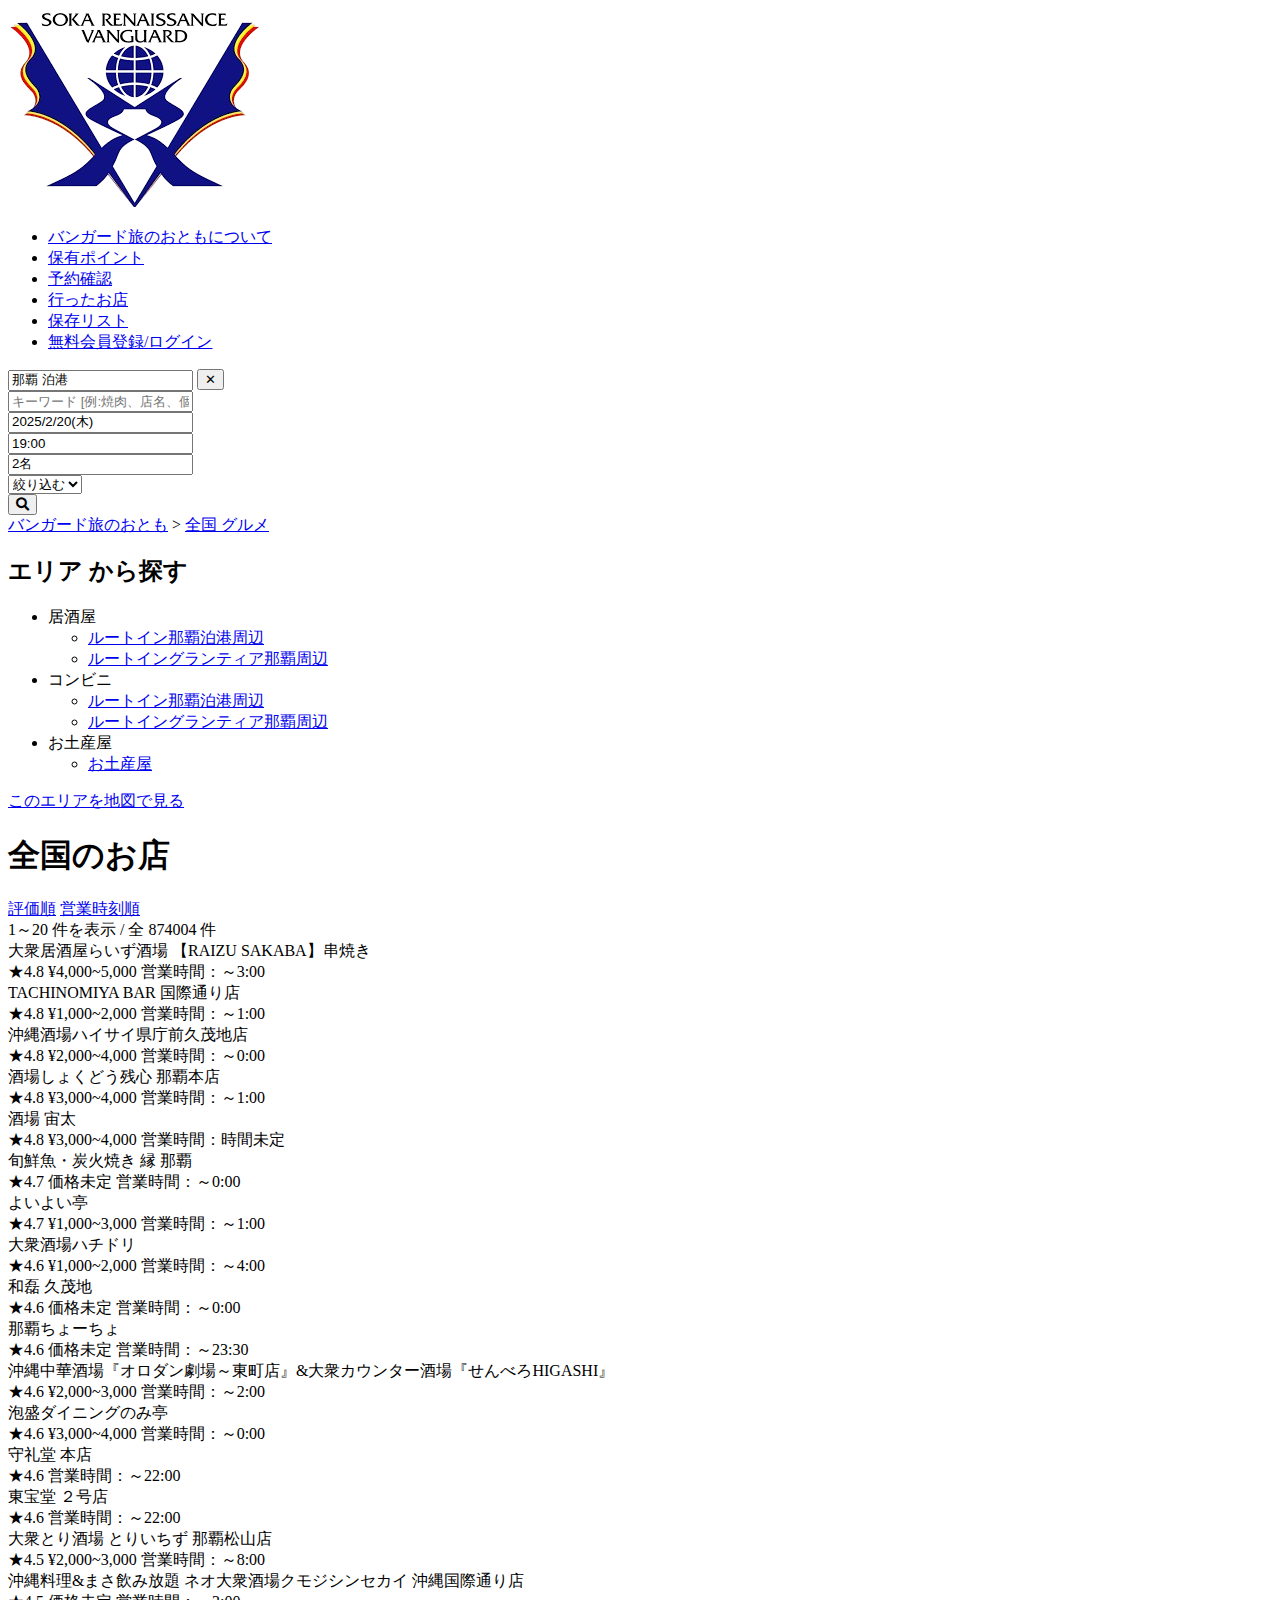
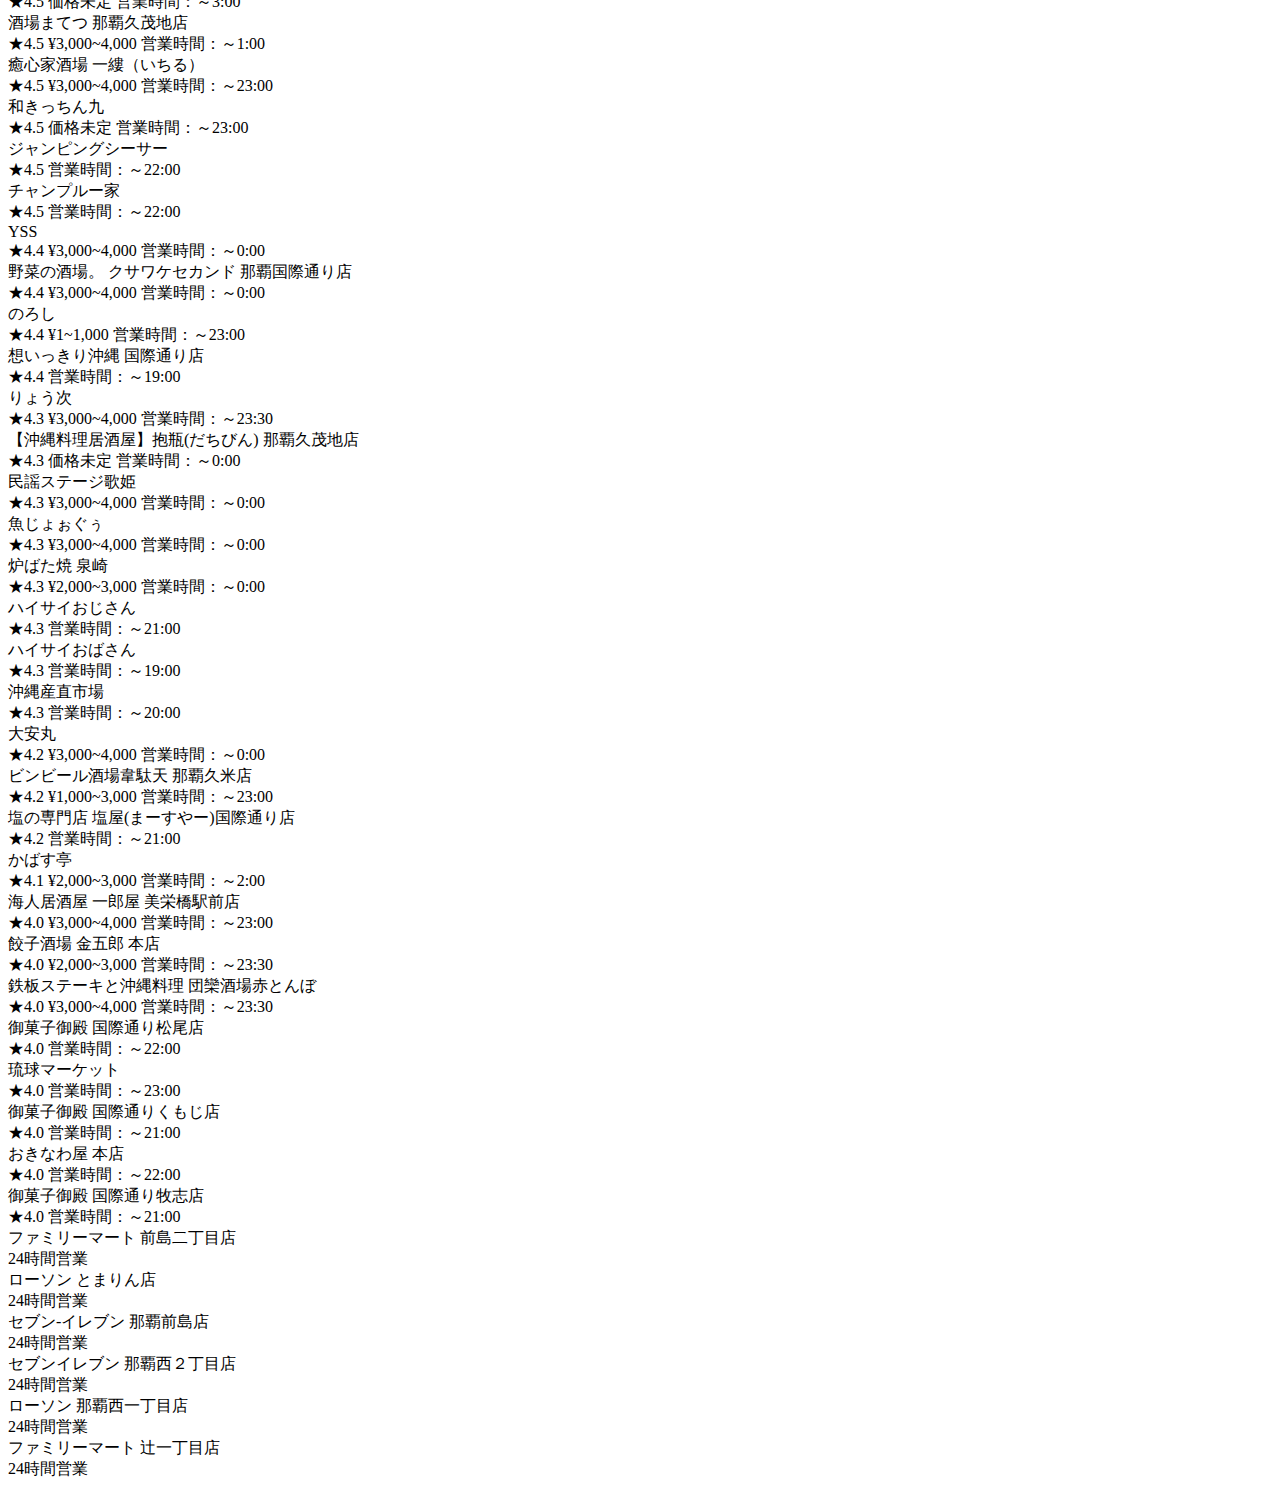
==== index.html @ 2cc51ddc "Update index.html" ====
<!DOCTYPE html>
<html lang="ja">
<head>
    <meta charset="UTF-8">
    <meta name="viewport" content="width=device-width, initial-scale=1.0">
    <title>バンガード旅のおとも</title>
    <link rel="stylesheet" href="css/style.css">
    <link rel="stylesheet" href="https://cdnjs.cloudflare.com/ajax/libs/font-awesome/5.15.4/css/all.min.css">
</head>
<body>
    <header>
        <div class="header-top">
            <div class="header-left">
                <a href="/" class="logo">
                    <img src="images/logo.png" alt="まさログ風ロゴ">
                </a>
            </div>
            <div class="header-right">
                <nav>
                    <ul>
                        <li><a href="#">バンガード旅のおともについて</a></li>
                        <li><a href="#">保有ポイント</a></li>
                        <li><a href="#">予約確認</a></li>
                        <li><a href="#">行ったお店</a></li>
                        <li><a href="#">保存リスト</a></li>
                        <li><a href="#">無料会員登録/ログイン</a></li>
                    </ul>
                </nav>
            </div>
        </div>
        <div class="search-bar">
            <form action="#" method="get">
                <div class="search-area">
                    <input type="text" placeholder="エリア・駅 [例:渋谷、新宿]" value="那覇 泊港">
                    <button type="button" class="clear-button">✕</button>
                </div>
                <div class="search-keyword">
                    <input type="text" placeholder="キーワード [例:焼肉、店名、個室]">
                </div>
                <div class="search-date">
                    <input type="text" value="2025/2/20(木)">
                </div>
                <div class="search-time">
                    <input type="text" value="19:00">
                </div>
                <div class="search-people">
                    <input type="text" value="2名">
                </div>
                <div class="search-options">
                    <select>
                        <option>絞り込む</option>
                    </select>
                </div>
                <button type="submit" class="search-button">
                    <i class="fas fa-search"></i>
                </button>
            </form>
        </div>
    </header>

    <main>
        <div class="breadcrumb">
            <a href="#">バンガード旅のおとも</a> > <a href="#">全国 グルメ</a>
        </div>

        <div class="content-wrapper">
            <aside class="sidebar">
                <section class="area-search">
                    <h2>エリア から探す</h2>
                    <div class="area-list">
                        <ul>
                            <li>
                                <div class="category-name">居酒屋</div>
                                <ul class="sub-area-list">
                                    <li><a href="#" class="area-link" data-area="tomari">ルートイン那覇泊港周辺</a></li>
                                    <li><a href="#" class="area-link" data-area="grantia">ルートイングランティア那覇周辺</a></li>
                                </ul>
                            </li>
                            <li>
                                <div class="category-name">コンビニ</div>
                                <ul class="sub-area-list">
                                    <li><a href="#" class="area-link" data-area="tomari-conv">ルートイン那覇泊港周辺</a></li>
                                    <li><a href="#" class="area-link" data-area="grantia-conv">ルートイングランティア那覇周辺</a></li>
                                </ul>
                            </li>
                            <li>
                                <div class="category-name">お土産屋</div>
                                <ul class="sub-area-list">
                                    <li><a href="#" class="area-link" data-area="souvenir">お土産屋</a></li>
                                </ul>
                            </li>
                        </ul>
                    </div>
                    <div class="map-view">
                        <a href="#">このエリアを地図で見る</a>
                    </div>
                </section>
            </aside>

            <div class="main-content">
                <h1>全国のお店</h1>
                <div class="search-results">
                    <div class="result-header">
                        <div class="result-tabs">
                            <a href="#" class="active sort-link" data-sort="rating">評価順</a>
                            <a href="#" class="sort-link" data-sort="hours">営業時刻順</a>
                        </div>
                    </div>
                    <div class="result-count">
                        1～20 件を表示 / 全 874004 件
                    </div>
                    <div class="restaurant-list">
                        <div class="restaurant-item" data-area="tomari">
                            <div class="restaurant-name">大衆居酒屋らいず酒場 【RAIZU SAKABA】串焼き</div>
                            <div class="restaurant-info">
                                <span class="restaurant-rating">★4.8</span>
                                <span class="restaurant-price">¥4,000~5,000</span>
                                <span class="restaurant-hours">営業時間：～3:00</span>
                            </div>
                        </div>
                        <div class="restaurant-item" data-area="tomari">
                            <div class="restaurant-name">TACHINOMIYA BAR 国際通り店</div>
                            <div class="restaurant-info">
                                <span class="restaurant-rating">★4.8</span>
                                <span class="restaurant-price">¥1,000~2,000</span>
                                <span class="restaurant-hours">営業時間：～1:00</span>
                            </div>
                        </div>
                        <div class="restaurant-item" data-area="tomari">
                            <div class="restaurant-name">沖縄酒場ハイサイ県庁前久茂地店</div>
                            <div class="restaurant-info">
                                <span class="restaurant-rating">★4.8</span>
                                <span class="restaurant-price">¥2,000~4,000</span>
                                <span class="restaurant-hours">営業時間：～0:00</span>
                            </div>
                        </div>
                        <div class="restaurant-item" data-area="tomari">
                            <div class="restaurant-name">酒場しょくどう残心 那覇本店</div>
                            <div class="restaurant-info">
                                <span class="restaurant-rating">★4.8</span>
                                <span class="restaurant-price">¥3,000~4,000</span>
                                <span class="restaurant-hours">営業時間：～1:00</span>
                            </div>
                        </div>
                        <div class="restaurant-item" data-area="tomari">
                            <div class="restaurant-name">旬鮮魚・炭火焼き 縁 那覇</div>
                            <div class="restaurant-info">
                                <span class="restaurant-rating">★4.7</span>
                                <span class="restaurant-price">価格未定</span>
                                <span class="restaurant-hours">営業時間：～0:00</span>
                            </div>
                        </div>
                        <div class="restaurant-item" data-area="tomari">
                            <div class="restaurant-name">大衆酒場ハチドリ</div>
                            <div class="restaurant-info">
                                <span class="restaurant-rating">★4.6</span>
                                <span class="restaurant-price">¥1,000~2,000</span>
                                <span class="restaurant-hours">営業時間：～4:00</span>
                            </div>
                        </div>
                        <div class="restaurant-item" data-area="tomari">
                            <div class="restaurant-name">和磊 久茂地</div>
                            <div class="restaurant-info">
                                <span class="restaurant-rating">★4.6</span>
                                <span class="restaurant-price">価格未定</span>
                                <span class="restaurant-hours">営業時間：～0:00</span>
                            </div>
                        </div>
                        <div class="restaurant-item" data-area="tomari">
                            <div class="restaurant-name">那覇ちょーちょ</div>
                            <div class="restaurant-info">
                                <span class="restaurant-rating">★4.6</span>
                                <span class="restaurant-price">価格未定</span>
                                <span class="restaurant-hours">営業時間：～23:30</span>
                            </div>
                        </div>
                        <div class="restaurant-item" data-area="tomari">
                            <div class="restaurant-name">大衆とり酒場 とりいちず 那覇松山店</div>
                            <div class="restaurant-info">
                                <span class="restaurant-rating">★4.5</span>
                                <span class="restaurant-price">¥2,000~3,000</span>
                                <span class="restaurant-hours">営業時間：～8:00</span>
                            </div>
                        </div>
                        <div class="restaurant-item" data-area="tomari">
                            <div class="restaurant-name">沖縄料理&まさ飲み放題 ネオ大衆酒場クモジシンセカイ 沖縄国際通り店</div>
                            <div class="restaurant-info">
                                <span class="restaurant-rating">★4.5</span>
                                <span class="restaurant-price">価格未定</span>
                                <span class="restaurant-hours">営業時間：～3:00</span>
                            </div>
                        </div>
                        <div class="restaurant-item" data-area="tomari">
                            <div class="restaurant-name">酒場まてつ 那覇久茂地店</div>
                            <div class="restaurant-info">
                                <span class="restaurant-rating">★4.5</span>
                                <span class="restaurant-price">¥3,000~4,000</span>
                                <span class="restaurant-hours">営業時間：～1:00</span>
                            </div>
                        </div>
                        <div class="restaurant-item" data-area="tomari">
                            <div class="restaurant-name">YSS</div>
                            <div class="restaurant-info">
                                <span class="restaurant-rating">★4.4</span>
                                <span class="restaurant-price">¥3,000~4,000</span>
                                <span class="restaurant-hours">営業時間：～0:00</span>
                            </div>
                        </div>
                        <div class="restaurant-item" data-area="tomari">
                            <div class="restaurant-name">野菜の酒場。 クサワケセカンド 那覇国際通り店</div>
                            <div class="restaurant-info">
                                <span class="restaurant-rating">★4.4</span>
                                <span class="restaurant-price">¥3,000~4,000</span>
                                <span class="restaurant-hours">営業時間：～0:00</span>
                            </div>
                        </div>
                        <div class="restaurant-item" data-area="tomari">
                            <div class="restaurant-name">りょう次</div>
                            <div class="restaurant-info">
                                <span class="restaurant-rating">★4.3</span>
                                <span class="restaurant-price">¥3,000~4,000</span>
                                <span class="restaurant-hours">営業時間：～23:30</span>
                            </div>
                        </div>
                        <div class="restaurant-item" data-area="tomari">
                            <div class="restaurant-name">【沖縄料理居酒屋】抱瓶(だちびん) 那覇久茂地店</div>
                            <div class="restaurant-info">
                                <span class="restaurant-rating">★4.3</span>
                                <span class="restaurant-price">価格未定</span>
                                <span class="restaurant-hours">営業時間：～0:00</span>
                            </div>
                        </div>
                        <div class="restaurant-item" data-area="tomari">
                            <div class="restaurant-name">民謡ステージ歌姫</div>
                            <div class="restaurant-info">
                                <span class="restaurant-rating">★4.3</span>
                                <span class="restaurant-price">¥3,000~4,000</span>
                                <span class="restaurant-hours">営業時間：～0:00</span>
                            </div>
                        </div>
                        <div class="restaurant-item" data-area="tomari">
                            <div class="restaurant-name">大安丸</div>
                            <div class="restaurant-info">
                                <span class="restaurant-rating">★4.2</span>
                                <span class="restaurant-price">¥3,000~4,000</span>
                                <span class="restaurant-hours">営業時間：～0:00</span>
                            </div>
                        </div>
                        <div class="restaurant-item" data-area="tomari">
                            <div class="restaurant-name">海人居酒屋 一郎屋 美栄橋駅前店</div>
                            <div class="restaurant-info">
                                <span class="restaurant-rating">★4.0</span>
                                <span class="restaurant-price">¥3,000~4,000</span>
                                <span class="restaurant-hours">営業時間：～23:00</span>
                            </div>
                        </div>
                        <div class="restaurant-item" data-area="tomari">
                            <div class="restaurant-name">餃子酒場 金五郎 本店</div>
                            <div class="restaurant-info">
                                <span class="restaurant-rating">★4.0</span>
                                <span class="restaurant-price">¥2,000~3,000</span>
                                <span class="restaurant-hours">営業時間：～23:30</span>
                            </div>
                        </div>
                        <div class="restaurant-item" data-area="grantia">
                            <div class="restaurant-name">酒場 宙太</div>
                            <div class="restaurant-info">
                                <span class="restaurant-rating">★4.8</span>
                                <span class="restaurant-price">¥3,000~4,000</span>
                                <span class="restaurant-hours">営業時間：時間未定</span>
                            </div>
                        </div>
                        <div class="restaurant-item" data-area="grantia">
                            <div class="restaurant-name">よいよい亭</div>
                            <div class="restaurant-info">
                                <span class="restaurant-rating">★4.7</span>
                                <span class="restaurant-price">¥1,000~3,000</span>
                                <span class="restaurant-hours">営業時間：～1:00</span>
                            </div>
                        </div>
                        <div class="restaurant-item" data-area="grantia">
                            <div class="restaurant-name">沖縄中華酒場『オロダン劇場～東町店』&大衆カウンター酒場『せんべろHIGASHI』</div>
                            <div class="restaurant-info">
                                <span class="restaurant-rating">★4.6</span>
                                <span class="restaurant-price">¥2,000~3,000</span>
                                <span class="restaurant-hours">営業時間：～2:00</span>
                            </div>
                        </div>
                        <div class="restaurant-item" data-area="grantia">
                            <div class="restaurant-name">泡盛ダイニングのみ亭</div>
                            <div class="restaurant-info">
                                <span class="restaurant-rating">★4.6</span>
                                <span class="restaurant-price">¥3,000~4,000</span>
                                <span class="restaurant-hours">営業時間：～0:00</span>
                            </div>
                        </div>
                        <div class="restaurant-item" data-area="grantia">
                            <div class="restaurant-name">癒心家酒場 一縷（いちる）</div>
                            <div class="restaurant-info">
                                <span class="restaurant-rating">★4.5</span>
                                <span class="restaurant-price">¥3,000~4,000</span>
                                <span class="restaurant-hours">営業時間：～23:00</span>
                            </div>
                        </div>
                        <div class="restaurant-item" data-area="grantia">
                            <div class="restaurant-name">和きっちん九</div>
                            <div class="restaurant-info">
                                <span class="restaurant-rating">★4.5</span>
                                <span class="restaurant-price">価格未定</span>
                                <span class="restaurant-hours">営業時間：～23:00</span>
                            </div>
                        </div>
                        <div class="restaurant-item" data-area="grantia">
                            <div class="restaurant-name">のろし</div>
                            <div class="restaurant-info">
                                <span class="restaurant-rating">★4.4</span>
                                <span class="restaurant-price">¥1~1,000</span>
                                <span class="restaurant-hours">営業時間：～23:00</span>
                            </div>
                        </div>
                        <div class="restaurant-item" data-area="grantia">
                            <div class="restaurant-name">魚じょぉぐぅ</div>
                            <div class="restaurant-info">
                                <span class="restaurant-rating">★4.3</span>
                                <span class="restaurant-price">¥3,000~4,000</span>
                                <span class="restaurant-hours">営業時間：～0:00</span>
                            </div>
                        </div>
                        <div class="restaurant-item" data-area="grantia">
                            <div class="restaurant-name">炉ばた焼 泉崎</div>
                            <div class="restaurant-info">
                                <span class="restaurant-rating">★4.3</span>
                                <span class="restaurant-price">¥2,000~3,000</span>
                                <span class="restaurant-hours">営業時間：～0:00</span>
                            </div>
                        </div>
                        <div class="restaurant-item" data-area="grantia">
                            <div class="restaurant-name">ビンビール酒場韋駄天 那覇久米店</div>
                            <div class="restaurant-info">
                                <span class="restaurant-rating">★4.2</span>
                                <span class="restaurant-price">¥1,000~3,000</span>
                                <span class="restaurant-hours">営業時間：～23:00</span>
                            </div>
                        </div>
                        <div class="restaurant-item" data-area="grantia">
                            <div class="restaurant-name">かばす亭</div>
                            <div class="restaurant-info">
                                <span class="restaurant-rating">★4.1</span>
                                <span class="restaurant-price">¥2,000~3,000</span>
                                <span class="restaurant-hours">営業時間：～2:00</span>
                            </div>
                        </div>
                        <div class="restaurant-item" data-area="grantia">
                            <div class="restaurant-name">鉄板ステーキと沖縄料理 団欒酒場赤とんぼ</div>
                            <div class="restaurant-info">
                                <span class="restaurant-rating">★4.0</span>
                                <span class="restaurant-price">¥3,000~4,000</span>
                                <span class="restaurant-hours">営業時間：～23:30</span>
                            </div>
                        </div>
                        <div class="restaurant-item" data-area="tomari-conv">
                            <div class="restaurant-name">ファミリーマート 前島二丁目店</div>
                            <div class="restaurant-info">
                                <span class="restaurant-hours">24時間営業</span>
                            </div>
                        </div>
                        <div class="restaurant-item" data-area="tomari-conv">
                            <div class="restaurant-name">ローソン とまりん店</div>
                            <div class="restaurant-info">
                                <span class="restaurant-hours">24時間営業</span>
                            </div>
                        </div>
                        <div class="restaurant-item" data-area="tomari-conv">
                            <div class="restaurant-name">セブン-イレブン 那覇前島店</div>
                            <div class="restaurant-info">
                                <span class="restaurant-hours">24時間営業</span>
                            </div>
                        </div>
                        <div class="restaurant-item" data-area="grantia-conv">
                            <div class="restaurant-name">セブンイレブン 那覇西２丁目店</div>
                            <div class="restaurant-info">
                                <span class="restaurant-hours">24時間営業</span>
                            </div>
                        </div>
                        <div class="restaurant-item" data-area="grantia-conv">
                            <div class="restaurant-name">ローソン 那覇西一丁目店</div>
                            <div class="restaurant-info">
                                <span class="restaurant-hours">24時間営業</span>
                            </div>
                        </div>
                        <div class="restaurant-item" data-area="grantia-conv">
                            <div class="restaurant-name">ファミリーマート 辻一丁目店</div>
                            <div class="restaurant-info">
                                <span class="restaurant-hours">24時間営業</span>
                            </div>
                        </div>
                        <div class="restaurant-item" data-area="souvenir">
                            <div class="restaurant-name">御菓子御殿 国際通り松尾店</div>
                            <div class="restaurant-info">
                                <span class="restaurant-rating">★4.0</span>
                                <span class="restaurant-hours">営業時間：～22:00</span>
                            </div>
                        </div>
                        <div class="restaurant-item" data-area="souvenir">
                            <div class="restaurant-name">守礼堂 本店</div>
                            <div class="restaurant-info">
                                <span class="restaurant-rating">★4.6</span>
                                <span class="restaurant-hours">営業時間：～22:00</span>
                            </div>
                        </div>
                        <div class="restaurant-item" data-area="souvenir">
                            <div class="restaurant-name">琉球マーケット</div>
                            <div class="restaurant-info">
                                <span class="restaurant-rating">★4.0</span>
                                <span class="restaurant-hours">営業時間：～23:00</span>
                            </div>
                        </div>
                        <div class="restaurant-item" data-area="souvenir">
                            <div class="restaurant-name">御菓子御殿 国際通りくもじ店</div>
                            <div class="restaurant-info">
                                <span class="restaurant-rating">★4.0</span>
                                <span class="restaurant-hours">営業時間：～21:00</span>
                            </div>
                        </div>
                        <div class="restaurant-item" data-area="souvenir">
                            <div class="restaurant-name">ジャンピングシーサー</div>
                            <div class="restaurant-info">
                                <span class="restaurant-rating">★4.5</span>
                                <span class="restaurant-hours">営業時間：～22:00</span>
                            </div>
                        </div>
                        <div class="restaurant-item" data-area="souvenir">
                            <div class="restaurant-name">東宝堂 ２号店</div>
                            <div class="restaurant-info">
                                <span class="restaurant-rating">★4.6</span>
                                <span class="restaurant-hours">営業時間：～22:00</span>
                            </div>
                        </div>
                        <div class="restaurant-item" data-area="souvenir">
                            <div class="restaurant-name">ハイサイおじさん</div>
                            <div class="restaurant-info">
                                <span class="restaurant-rating">★4.3</span>
                                <span class="restaurant-hours">営業時間：～21:00</span>
                            </div>
                        </div>
                        <div class="restaurant-item" data-area="souvenir">
                            <div class="restaurant-name">ハイサイおばさん</div>
                            <div class="restaurant-info">
                                <span class="restaurant-rating">★4.3</span>
                                <span class="restaurant-hours">営業時間：～19:00</span>
                            </div>
                        </div>
                        <div class="restaurant-item" data-area="souvenir">
                            <div class="restaurant-name">沖縄産直市場</div>
                            <div class="restaurant-info">
                                <span class="restaurant-rating">★4.3</span>
                                <span class="restaurant-hours">営業時間：～20:00</span>
                            </div>
                        </div>
                        <div class="restaurant-item" data-area="souvenir">
                            <div class="restaurant-name">おきなわ屋 本店</div>
                            <div class="restaurant-info">
                                <span class="restaurant-rating">★4.0</span>
                                <span class="restaurant-hours">営業時間：～22:00</span>
                            </div>
                        </div>
                        <div class="restaurant-item" data-area="souvenir">
                            <div class="restaurant-name">御菓子御殿 国際通り牧志店</div>
                            <div class="restaurant-info">
                                <span class="restaurant-rating">★4.0</span>
                                <span class="restaurant-hours">営業時間：～21:00</span>
                            </div>
                        </div>
                        <div class="restaurant-item" data-area="souvenir">
                            <div class="restaurant-name">塩の専門店 塩屋(まーすやー)国際通り店</div>
                            <div class="restaurant-info">
                                <span class="restaurant-rating">★4.2</span>
                                <span class="restaurant-hours">営業時間：～21:00</span>
                            </div>
                        </div>
                        <div class="restaurant-item" data-area="souvenir">
                            <div class="restaurant-name">想いっきり沖縄 国際通り店</div>
                            <div class="restaurant-info">
                                <span class="restaurant-rating">★4.4</span>
                                <span class="restaurant-hours">営業時間：～19:00</span>
                            </div>
                        </div>
                        <div class="restaurant-item" data-area="souvenir">
                            <div class="restaurant-name">チャンプルー家</div>
                            <div class="restaurant-info">
                                <span class="restaurant-rating">★4.5</span>
                                <span class="restaurant-hours">営業時間：～22:00</span>
                            </div>
                        </div>
                    </div>
                </div>
            </div>
        </div>
    </main>

    <script>
        document.addEventListener('DOMContentLoaded', function() {
            // エリアリンクのクリックイベント
            const areaLinks = document.querySelectorAll('.area-link');
            const restaurants = document.querySelectorAll('.restaurant-item');
            const resultCount = document.querySelector('.result-count');
            const sortLinks = document.querySelectorAll('.sort-link');

            // 並び替え関数
            function sortRestaurants(sortType) {
                const restaurantList = document.querySelector('.restaurant-list');
                const restaurantArray = Array.from(restaurants);

                restaurantArray.sort((a, b) => {
                    if (sortType === 'rating') {
                        const ratingA = parseFloat(a.querySelector('.restaurant-rating')?.textContent?.replace('★', '') || '0');
                        const ratingB = parseFloat(b.querySelector('.restaurant-rating')?.textContent?.replace('★', '') || '0');
                        return ratingB - ratingA;
                    } else if (sortType === 'hours') {
                        const hoursA = a.querySelector('.restaurant-hours')?.textContent?.match(/～(\d+):(\d+)/) || ['', '24', '00'];
                        const hoursB = b.querySelector('.restaurant-hours')?.textContent?.match(/～(\d+):(\d+)/) || ['', '24', '00'];
                        const timeA = parseInt(hoursA[1]) * 60 + parseInt(hoursA[2]);
                        const timeB = parseInt(hoursB[1]) * 60 + parseInt(hoursB[2]);
                        return timeB - timeA;
                    }
                    return 0;
                });

                restaurantArray.forEach(restaurant => {
                    restaurantList.appendChild(restaurant);
                });
            }

            // 並び替えタブのクリックイベント
            sortLinks.forEach(link => {
                link.addEventListener('click', function(e) {
                    e.preventDefault();
                    sortLinks.forEach(l => l.classList.remove('active'));
                    this.classList.add('active');
                    sortRestaurants(this.getAttribute('data-sort'));
                });
            });

            areaLinks.forEach(link => {
                link.addEventListener('click', function(e) {
                    e.preventDefault();
                    const selectedArea = this.getAttribute('data-area');
                    let visibleCount = 0;

                    restaurants.forEach(restaurant => {
                        if (restaurant.getAttribute('data-area') === selectedArea) {
                            restaurant.style.display = 'block';
                            visibleCount++;
                        } else {
                            restaurant.style.display = 'none';
                        }
                    });

                    resultCount.textContent = `1～${visibleCount} 件を表示 / 全 ${visibleCount} 件`;

                    const breadcrumb = document.querySelector('.breadcrumb');
                    breadcrumb.innerHTML = `<a href="#">バンガード旅のおとも</a> > <a href="#">${this.textContent}</a>`;

                    const mainTitle = document.querySelector('.main-content h1');
                    mainTitle.textContent = `${this.textContent}のお店`;

                    // エリア選択時にデフォルトの評価順で並び替え
                    sortRestaurants('rating');
                    sortLinks.forEach(l => {
                        l.classList.remove('active');
                        if (l.getAttribute('data-sort') === 'rating') {
                            l.classList.add('active');
                        }
                    });
                });
            });

            // 初期表示時に評価順で並び替え
            sortRestaurants('rating');
        });
    </script>
</body>
</html>
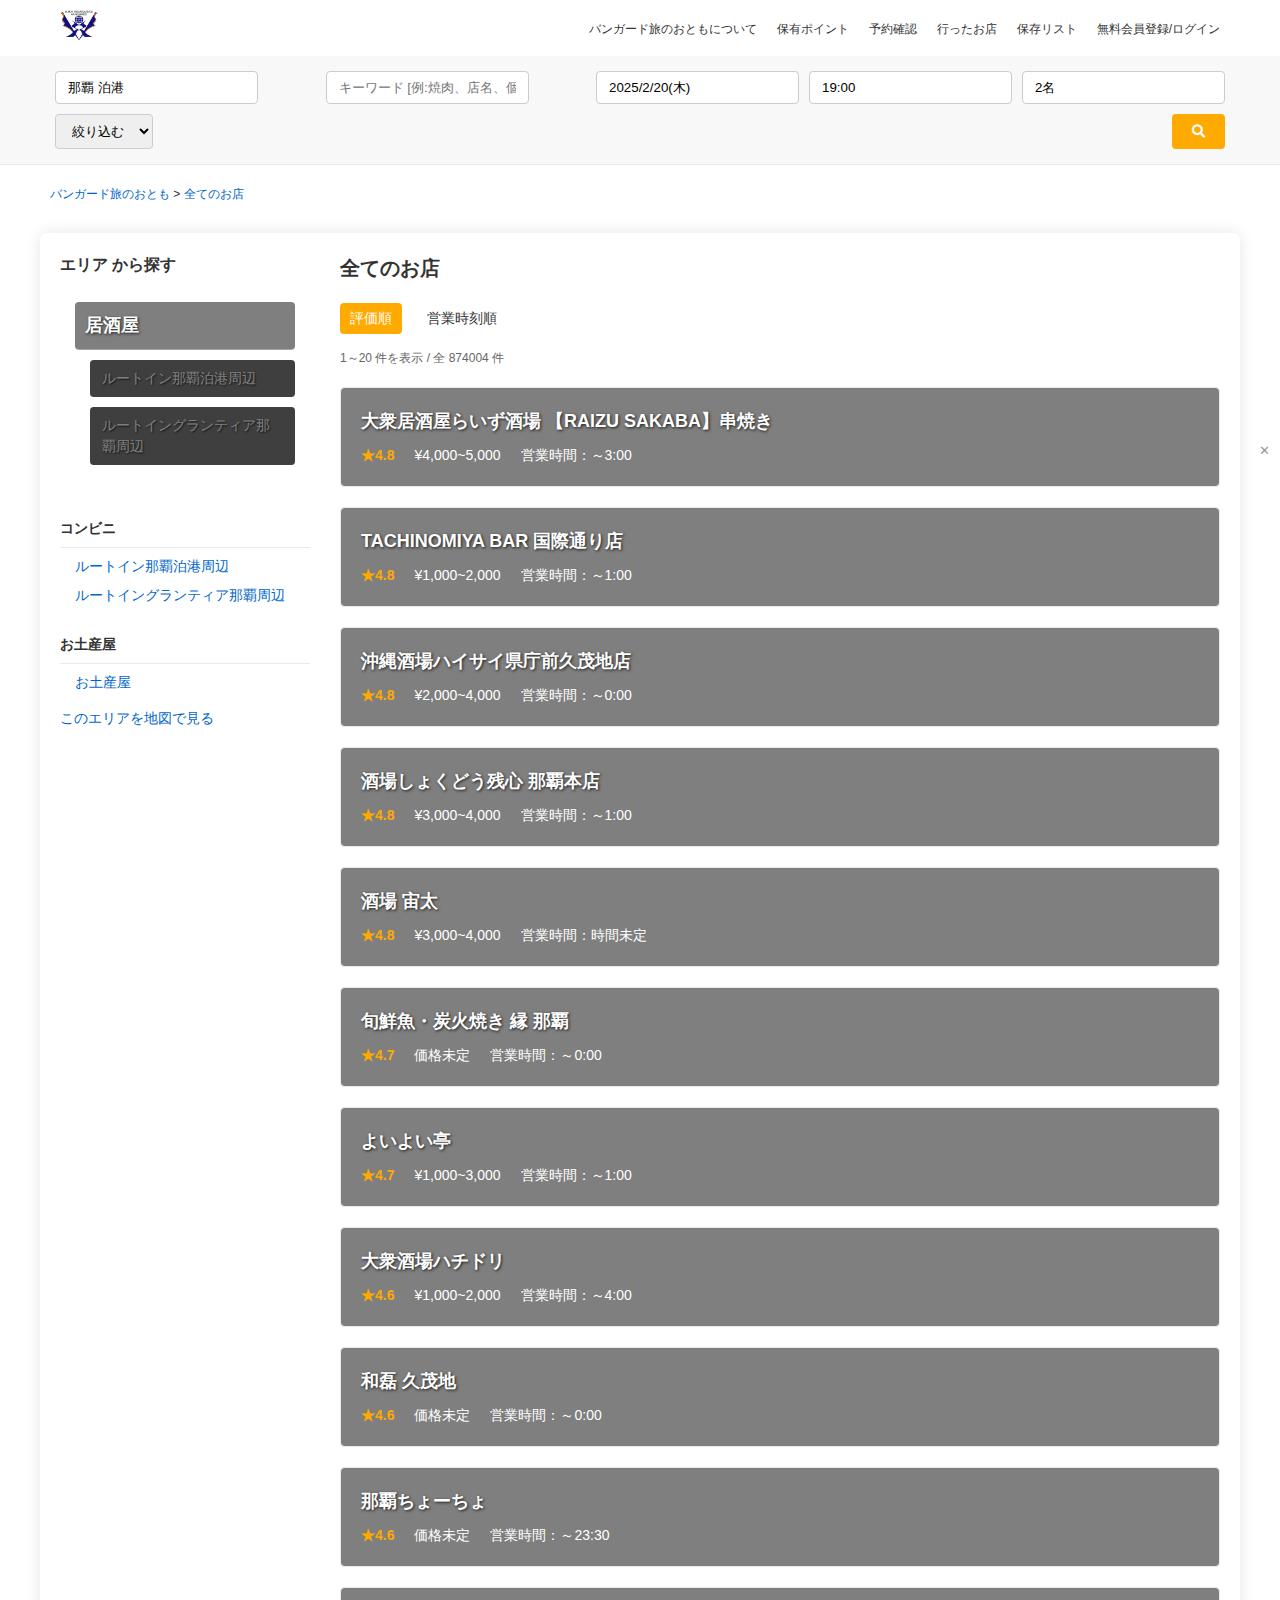
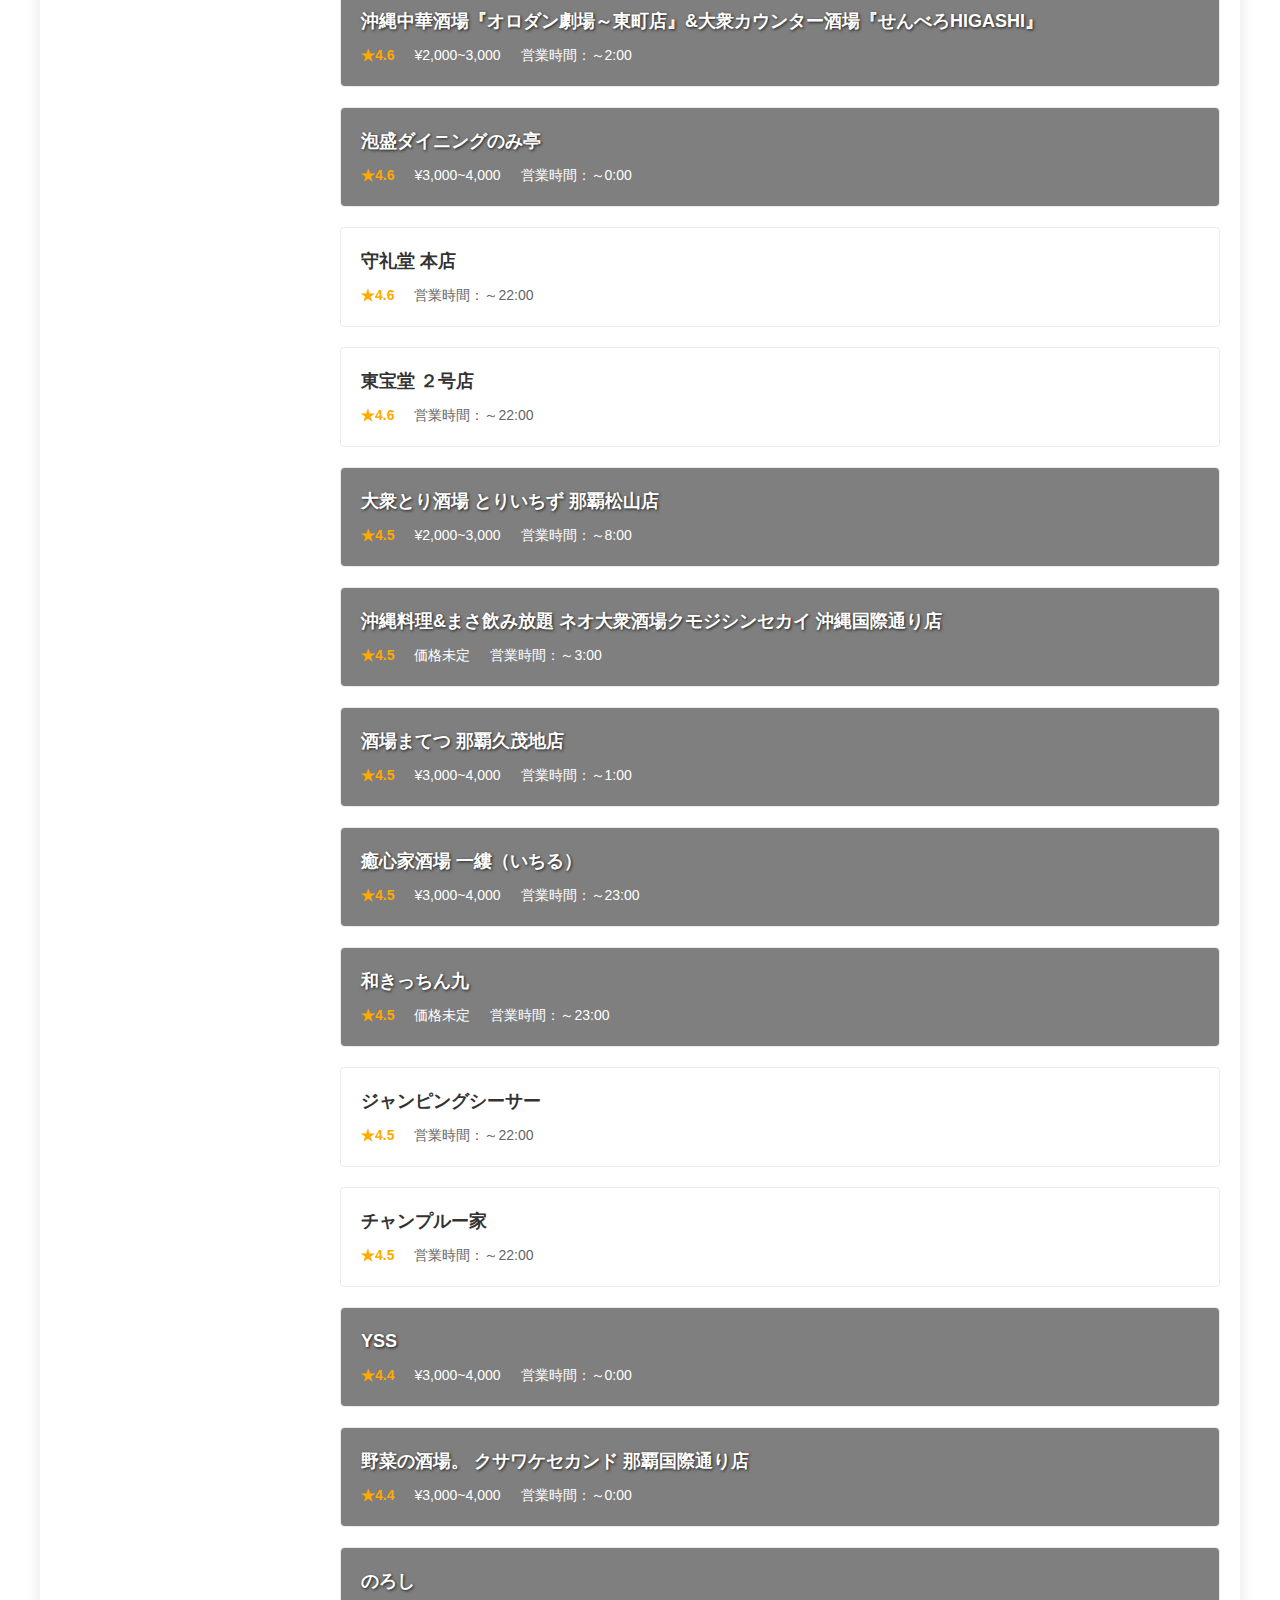
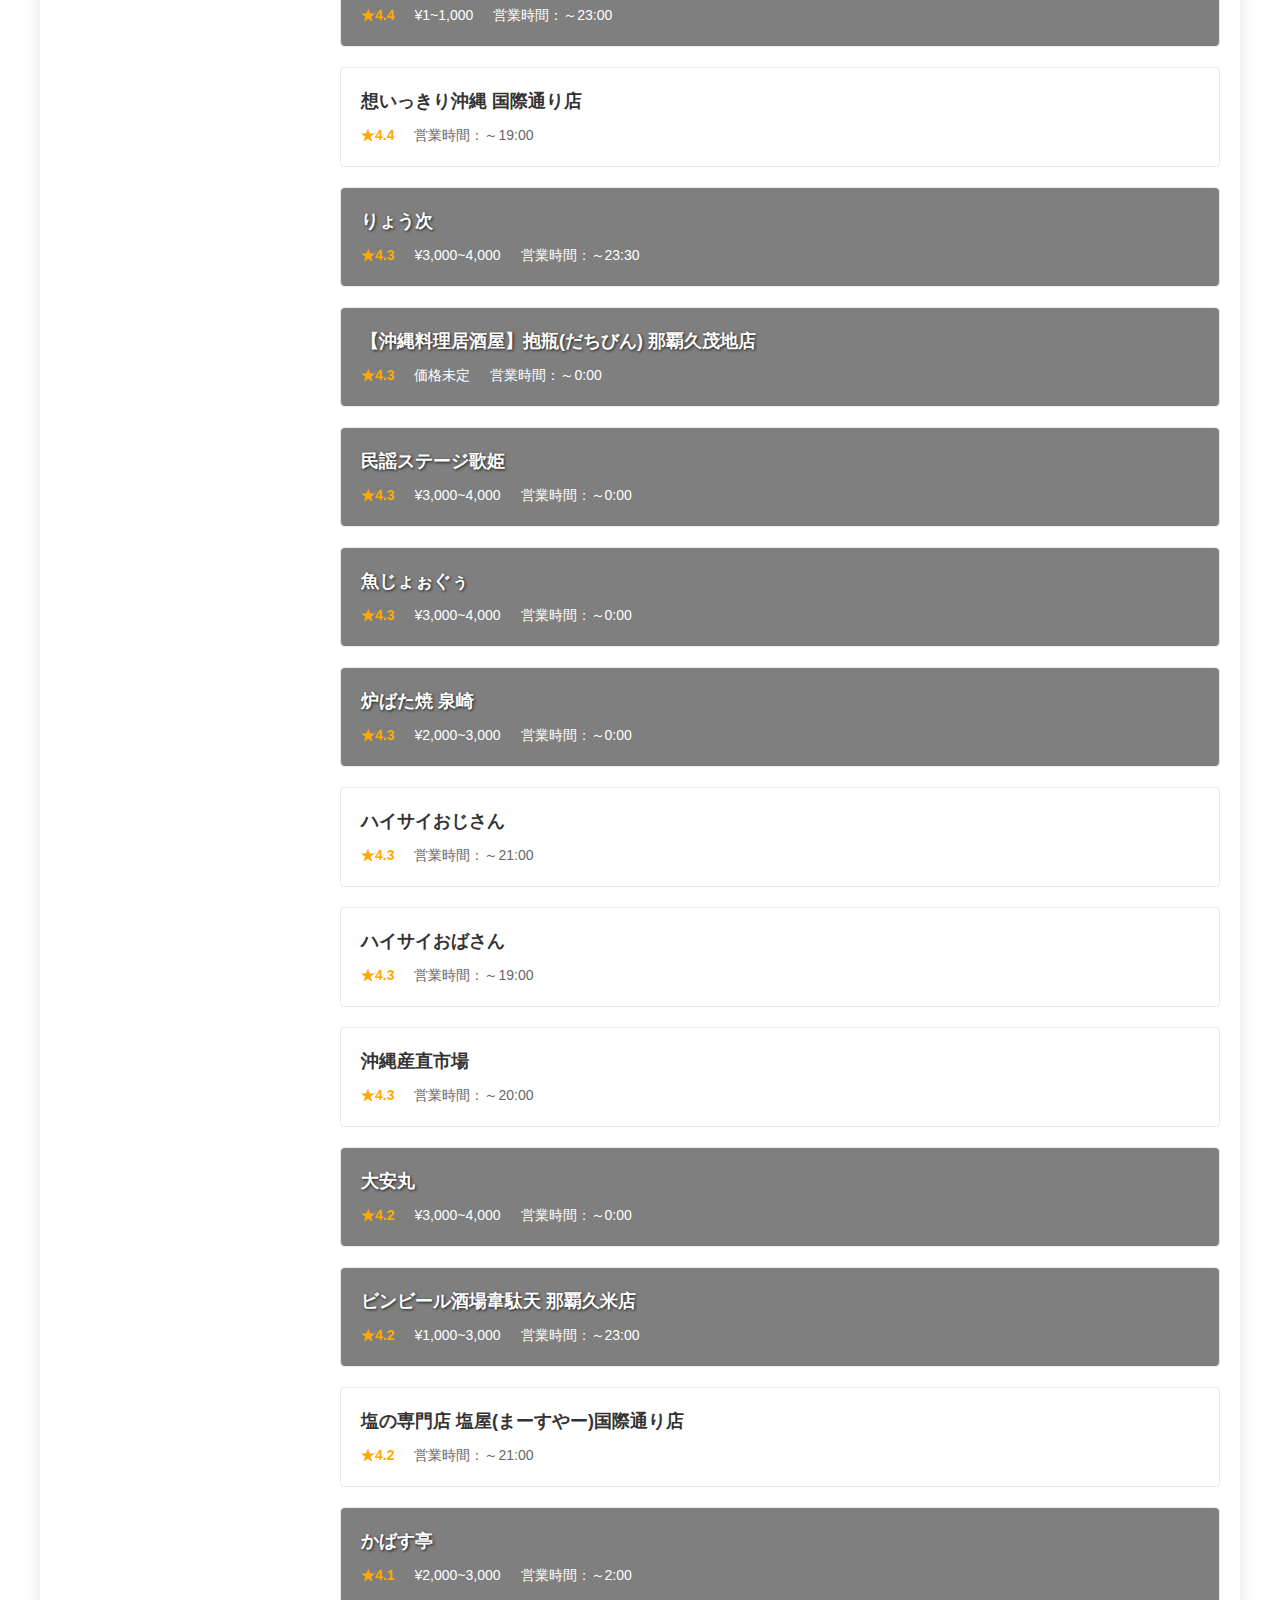
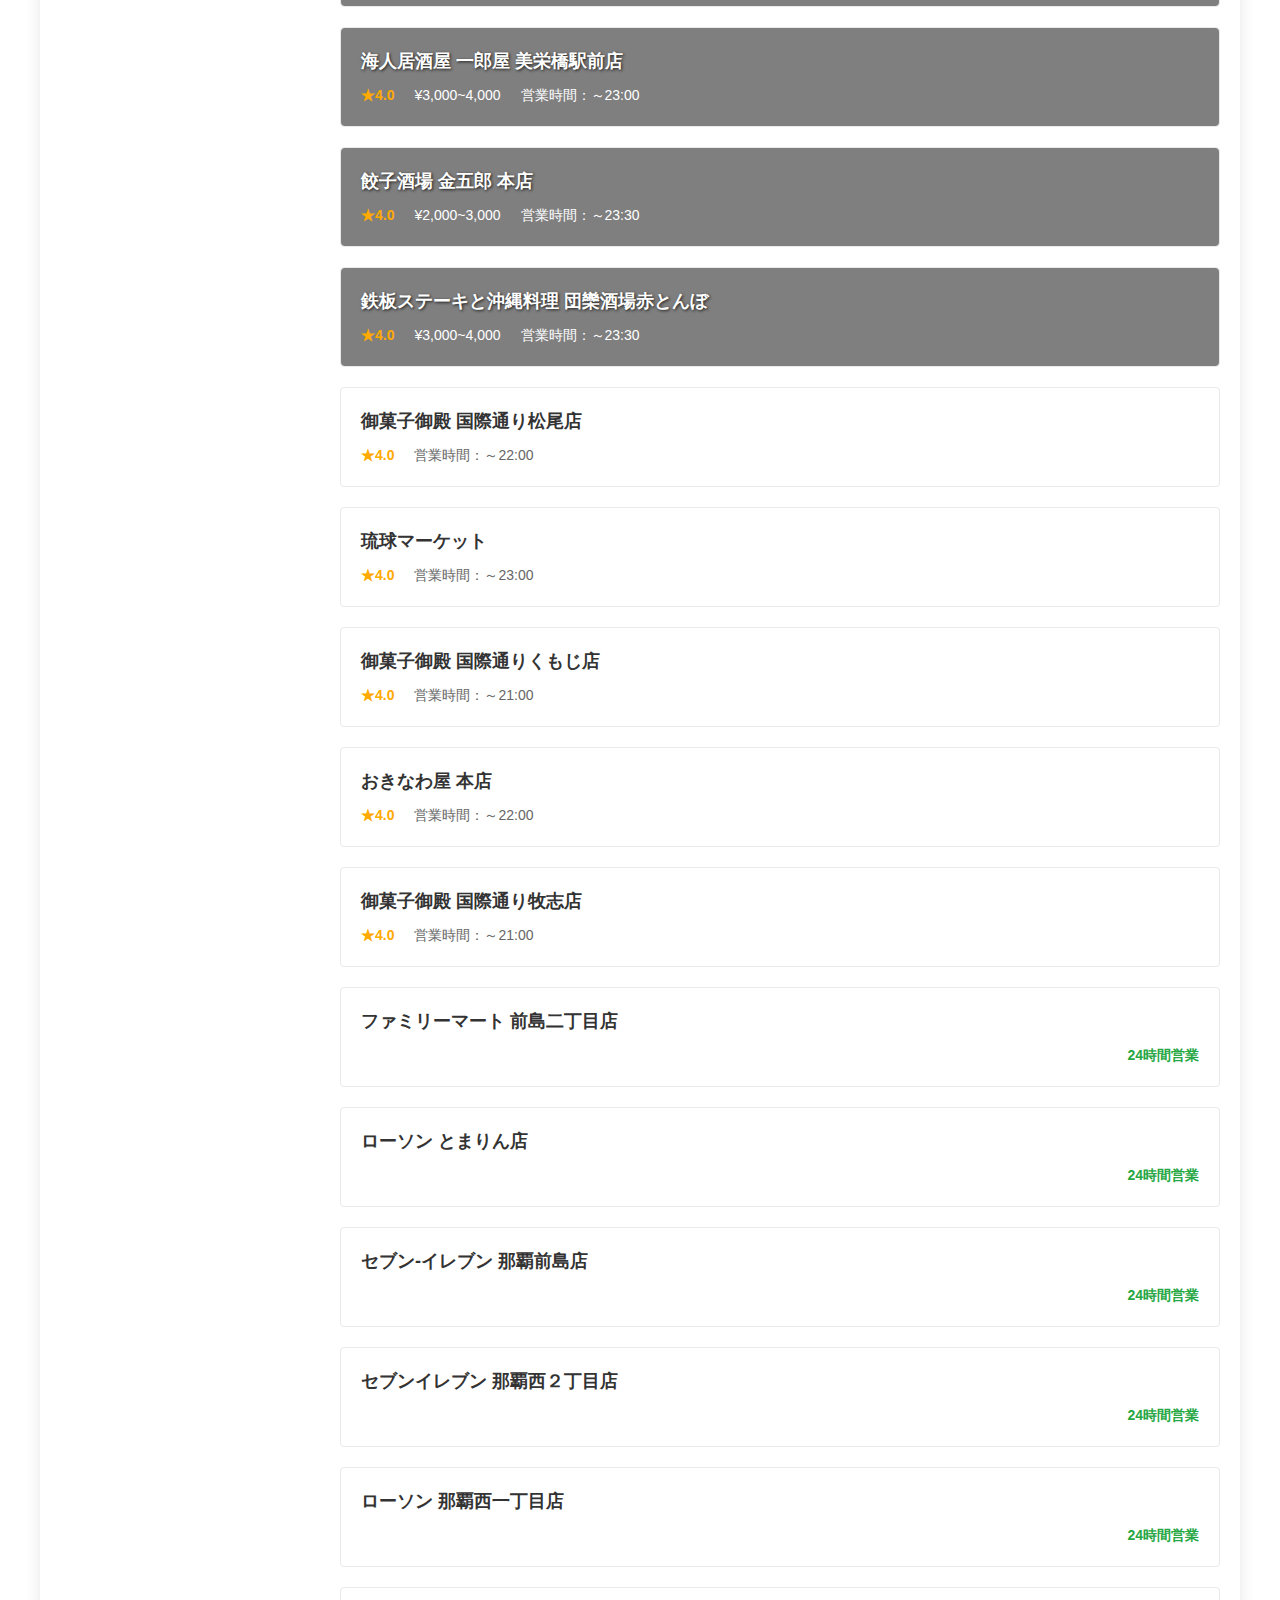
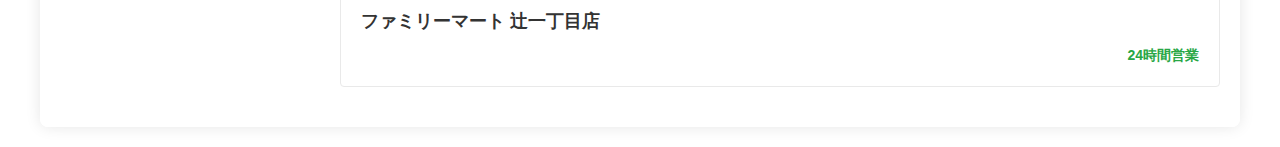
==== commit 7d630b1e: "Update index.html" ====
--- a/index.html
+++ b/index.html
@@ -60,7 +60,7 @@
 
     <main>
         <div class="breadcrumb">
-            <a href="#">バンガード旅のおとも</a> > <a href="#">全国 グルメ</a>
+            <a href="#">バンガード旅のおとも</a> > <a href="#">全てのお店</a>
         </div>
 
         <div class="content-wrapper">
@@ -98,7 +98,7 @@
             </aside>
 
             <div class="main-content">
-                <h1>全国のお店</h1>
+                <h1>全てのお店</h1>
                 <div class="search-results">
                     <div class="result-header">
                         <div class="result-tabs">
@@ -547,6 +547,18 @@
                     const selectedArea = this.getAttribute('data-area');
                     let visibleCount = 0;
 
+                    // 背景画像の切り替え
+                    const body = document.querySelector('body');
+                    if (selectedArea === 'tomari' || selectedArea === 'grantia') {
+                        body.style.backgroundImage = "url('images/izakaya-bg.jpg')";
+                    } else if (selectedArea === 'tomari-conv' || selectedArea === 'grantia-conv') {
+                        body.style.backgroundImage = "url('images/convenience-store.jpg')";
+                    } else if (selectedArea === 'souvenir') {
+                        body.style.backgroundImage = "url('images/souvenir-shop.jpg')";
+                    } else {
+                        body.style.backgroundImage = "url('images/okinawa-beach.jpg')";
+                    }
+
                     restaurants.forEach(restaurant => {
                         if (restaurant.getAttribute('data-area') === selectedArea) {
                             restaurant.style.display = 'block';
--- a/css/style.css
+++ b/css/style.css
@@ -0,0 +1,456 @@
+/* 全体のリセット */
+* {
+    margin: 0;
+    padding: 0;
+    box-sizing: border-box;
+}
+
+body {
+    font-family: "Hiragino Sans", "Hiragino Kaku Gothic ProN", Meiryo, sans-serif;
+    font-size: 14px;
+    line-height: 1.5;
+    color: #333;
+    background-image: url('../images/okinawa-beach.jpg');
+    background-size: cover;
+    background-position: center;
+    background-attachment: fixed;
+    min-height: 100vh;
+}
+
+/* レスポンシブ対応の基本設定 */
+.content-wrapper, 
+.header-top,
+.search-bar form,
+.breadcrumb {
+    width: 100%;
+    max-width: 1200px;
+    margin: 0 auto;
+    padding: 0 15px;
+}
+
+/* ヘッダー */
+header {
+    background-color: rgba(255, 255, 255, 0.95);
+    border-bottom: 1px solid #e9e9e9;
+}
+
+.header-top {
+    display: flex;
+    justify-content: space-between;
+    align-items: center;
+    padding: 10px 20px;
+    max-width: 1200px;
+    margin: 0 auto;
+}
+
+.logo img {
+    height: 30px;
+}
+
+.header-right nav ul {
+    display: flex;
+    list-style: none;
+}
+
+.header-right nav ul li {
+    margin-left: 20px;
+}
+
+.header-right nav ul li a {
+    text-decoration: none;
+    color: #333;
+    font-size: 12px;
+}
+
+/* 検索バー */
+.search-bar {
+    background-color: #f8f8f8;
+    padding: 15px 20px;
+}
+
+.search-bar form {
+    display: flex;
+    flex-wrap: wrap;
+    gap: 10px;
+}
+
+.search-bar input,
+.search-bar select {
+    padding: 8px 12px;
+    border: 1px solid #ccc;
+    border-radius: 4px;
+}
+
+.search-area,
+.search-keyword {
+    flex: 2 1 200px;
+}
+
+.search-date,
+.search-time,
+.search-people,
+.search-options {
+    flex: 1 1 150px;
+}
+
+.clear-button {
+    position: absolute;
+    right: 10px;
+    top: 50%;
+    transform: translateY(-50%);
+    background: none;
+    border: none;
+    color: #999;
+    cursor: pointer;
+}
+
+.search-button {
+    flex: 0 0 auto;
+    background-color: #FA0;
+    color: white;
+    border: none;
+    padding: 0 20px;
+    border-radius: 4px;
+    cursor: pointer;
+}
+
+/* メインコンテンツ */
+.content-wrapper {
+    display: flex;
+    max-width: 1200px;
+    margin: 20px auto;
+    gap: 30px;
+    background-color: rgba(255, 255, 255, 0.95);
+    padding: 20px;
+    border-radius: 8px;
+    box-shadow: 0 0 15px rgba(0, 0, 0, 0.1);
+}
+
+/* パンくずリスト */
+.breadcrumb {
+    max-width: 1200px;
+    margin: 10px auto;
+    font-size: 12px;
+    background-color: rgba(255, 255, 255, 0.95);
+    padding: 10px;
+    border-radius: 4px;
+}
+
+.breadcrumb a {
+    color: #0066cc;
+    text-decoration: none;
+}
+
+/* サイドバー */
+.sidebar {
+    width: 250px;
+}
+
+.area-search h2 {
+    font-size: 16px;
+    margin-bottom: 10px;
+}
+
+.area-list ul {
+    list-style: none;
+}
+
+.area-list > ul > li {
+    margin-bottom: 20px;
+}
+
+.area-list > ul > li:last-child {
+    margin-bottom: 0;
+}
+
+.category-name {
+    font-weight: bold;
+    color: #333;
+    padding: 8px 0;
+    margin-bottom: 5px;
+    border-bottom: 1px solid #e9e9e9;
+}
+
+/* 居酒屋カテゴリーの背景設定 */
+.area-list > ul > li:first-child {
+    background-image: url('../images/izakaya-bg.jpg');
+    background-size: cover;
+    background-position: center;
+    padding: 15px;
+    border-radius: 8px;
+    margin-bottom: 20px;
+}
+
+.area-list > ul > li:first-child .category-name {
+    color: #fff;
+    text-shadow: 1px 1px 3px rgba(0, 0, 0, 0.8);
+    border-bottom-color: rgba(255, 255, 255, 0.3);
+    font-size: 18px;
+    padding: 10px;
+    background-color: rgba(0, 0, 0, 0.5);
+    border-radius: 4px;
+    margin-bottom: 10px;
+}
+
+.area-list > ul > li:first-child .sub-area-list a {
+    color: #fff;
+    text-shadow: 1px 1px 2px rgba(0, 0, 0, 0.8);
+    background-color: rgba(0, 0, 0, 0.5);
+    padding: 8px 12px;
+    border-radius: 4px;
+    display: block;
+    transition: background-color 0.3s;
+}
+
+.area-list > ul > li:first-child .sub-area-list a:hover {
+    background-color: rgba(0, 0, 0, 0.7);
+    text-decoration: none;
+}
+
+.area-list > ul > li:first-child .sub-area-list li {
+    margin: 10px 0;
+}
+
+.sub-area-list {
+    padding-left: 15px;
+}
+
+.sub-area-list li {
+    margin: 8px 0;
+}
+
+.area-list a {
+    text-decoration: none;
+    color: #0066cc;
+}
+
+.map-view {
+    margin-top: 15px;
+}
+
+.map-view a {
+    color: #0066cc;
+    text-decoration: none;
+}
+
+/* メインコンテンツ */
+.main-content {
+    flex: 1;
+}
+
+.main-content h1 {
+    font-size: 20px;
+    margin-bottom: 20px;
+}
+
+.result-tabs {
+    display: flex;
+    gap: 15px;
+    margin-bottom: 15px;
+}
+
+.result-tabs a {
+    text-decoration: none;
+    color: #333;
+    padding: 5px 10px;
+}
+
+.result-tabs a.active {
+    background-color: #FA0;
+    color: white;
+    border-radius: 4px;
+}
+
+.result-count {
+    color: #666;
+    font-size: 12px;
+}
+
+/* 店舗一覧 */
+.restaurant-list {
+    margin-top: 20px;
+}
+
+.restaurant-item {
+    border: 1px solid #e9e9e9;
+    padding: 20px;
+    margin-bottom: 20px;
+    border-radius: 4px;
+}
+
+/* 居酒屋店舗の背景設定 */
+[data-area="tomari"], [data-area="grantia"] {
+    background-image: url('../images/izakaya-bg.jpg');
+    background-size: cover;
+    background-position: center;
+    position: relative;
+}
+
+[data-area="tomari"]::before, [data-area="grantia"]::before {
+    content: '';
+    position: absolute;
+    top: 0;
+    left: 0;
+    right: 0;
+    bottom: 0;
+    background-color: rgba(0, 0, 0, 0.5);
+    border-radius: 4px;
+}
+
+[data-area="tomari"] .restaurant-name,
+[data-area="grantia"] .restaurant-name {
+    position: relative;
+    color: #fff;
+    text-shadow: 1px 1px 3px rgba(0, 0, 0, 0.8);
+}
+
+[data-area="tomari"] .restaurant-info,
+[data-area="grantia"] .restaurant-info {
+    position: relative;
+    color: #fff;
+}
+
+[data-area="tomari"] .restaurant-price,
+[data-area="grantia"] .restaurant-price,
+[data-area="tomari"] .restaurant-hours,
+[data-area="grantia"] .restaurant-hours {
+    color: #fff;
+}
+
+.restaurant-item:hover {
+    box-shadow: 0 2px 8px rgba(0,0,0,0.1);
+}
+
+.restaurant-name {
+    font-size: 18px;
+    font-weight: bold;
+    margin-bottom: 10px;
+}
+
+.restaurant-info {
+    display: flex;
+    gap: 20px;
+    color: #666;
+    font-size: 14px;
+    margin-top: 10px;
+}
+
+.restaurant-rating {
+    color: #FA0;
+    font-weight: bold;
+}
+
+.restaurant-price {
+    color: #666;
+}
+
+.restaurant-hours {
+    color: #666;
+}
+
+/* コンビニ用のスタイル */
+[data-area="tomari-conv"] .restaurant-info,
+[data-area="grantia-conv"] .restaurant-info {
+    justify-content: flex-end;
+}
+
+[data-area="tomari-conv"] .restaurant-hours,
+[data-area="grantia-conv"] .restaurant-hours {
+    color: #28a745;
+    font-weight: bold;
+}
+
+/* タブレット用メディアクエリ */
+@media screen and (max-width: 1024px) {
+    .content-wrapper {
+        flex-direction: column;
+    }
+
+    .sidebar {
+        width: 100%;
+        margin-bottom: 20px;
+    }
+
+    .header-right nav ul {
+        flex-wrap: wrap;
+        justify-content: center;
+        gap: 10px;
+    }
+
+    .header-right nav ul li {
+        margin: 5px;
+    }
+}
+
+/* スマートフォン用メディアクエリ */
+@media screen and (max-width: 768px) {
+    body {
+        font-size: 13px;
+    }
+
+    .header-top {
+        flex-direction: column;
+        align-items: center;
+        text-align: center;
+    }
+
+    .header-left {
+        margin-bottom: 10px;
+    }
+
+    .search-bar form {
+        flex-direction: column;
+    }
+
+    .search-area,
+    .search-keyword,
+    .search-date,
+    .search-time,
+    .search-people,
+    .search-options {
+        width: 100%;
+        flex: 1 1 auto;
+    }
+
+    .restaurant-info {
+        flex-direction: column;
+        align-items: flex-start;
+        gap: 5px;
+    }
+
+    .restaurant-item {
+        padding: 15px;
+    }
+
+    .restaurant-name {
+        font-size: 16px;
+    }
+
+    .result-tabs {
+        justify-content: center;
+    }
+
+    .area-list > ul > li:first-child {
+        padding: 10px;
+    }
+}
+
+/* 小さいスマートフォン用メディアクエリ */
+@media screen and (max-width: 480px) {
+    .header-right nav ul {
+        flex-direction: column;
+        align-items: center;
+    }
+
+    .header-right nav ul li {
+        margin: 5px 0;
+    }
+
+    .result-count {
+        text-align: center;
+    }
+
+    .restaurant-item {
+        margin-bottom: 15px;
+    }
+} 
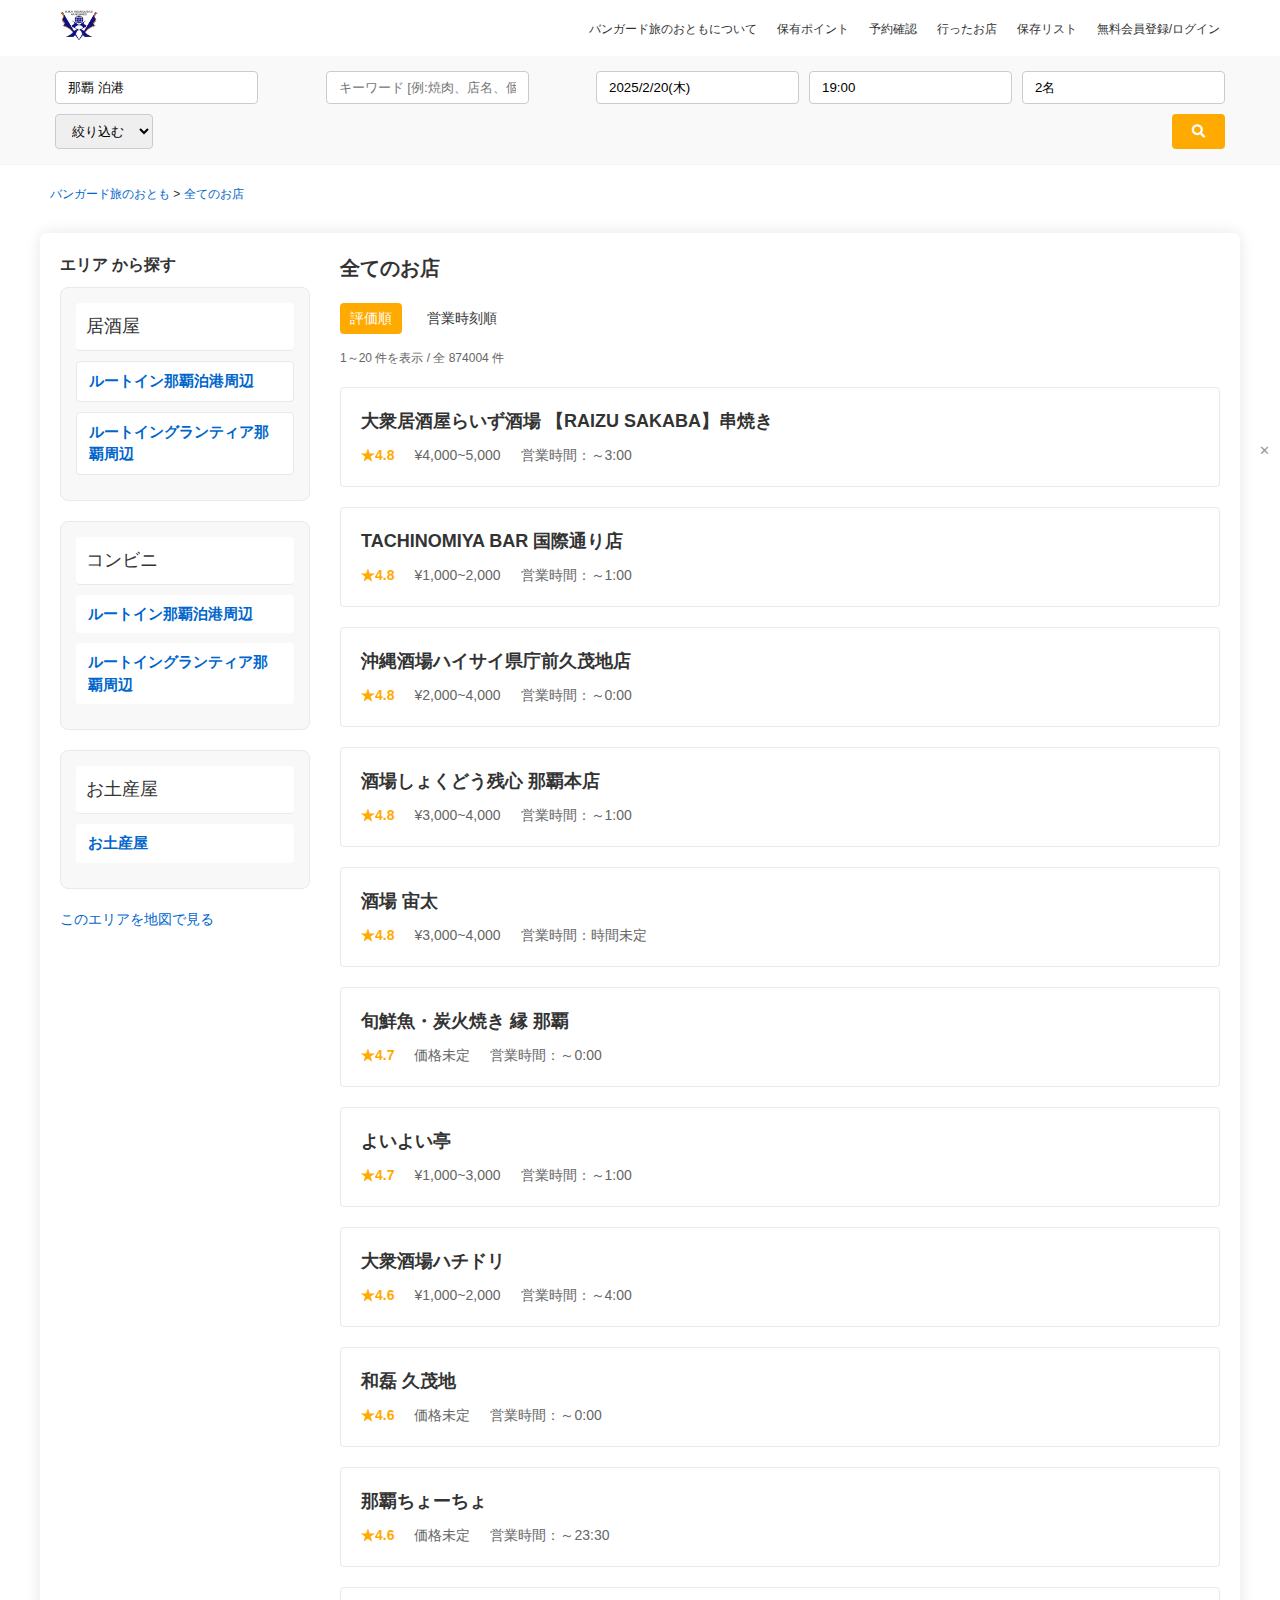
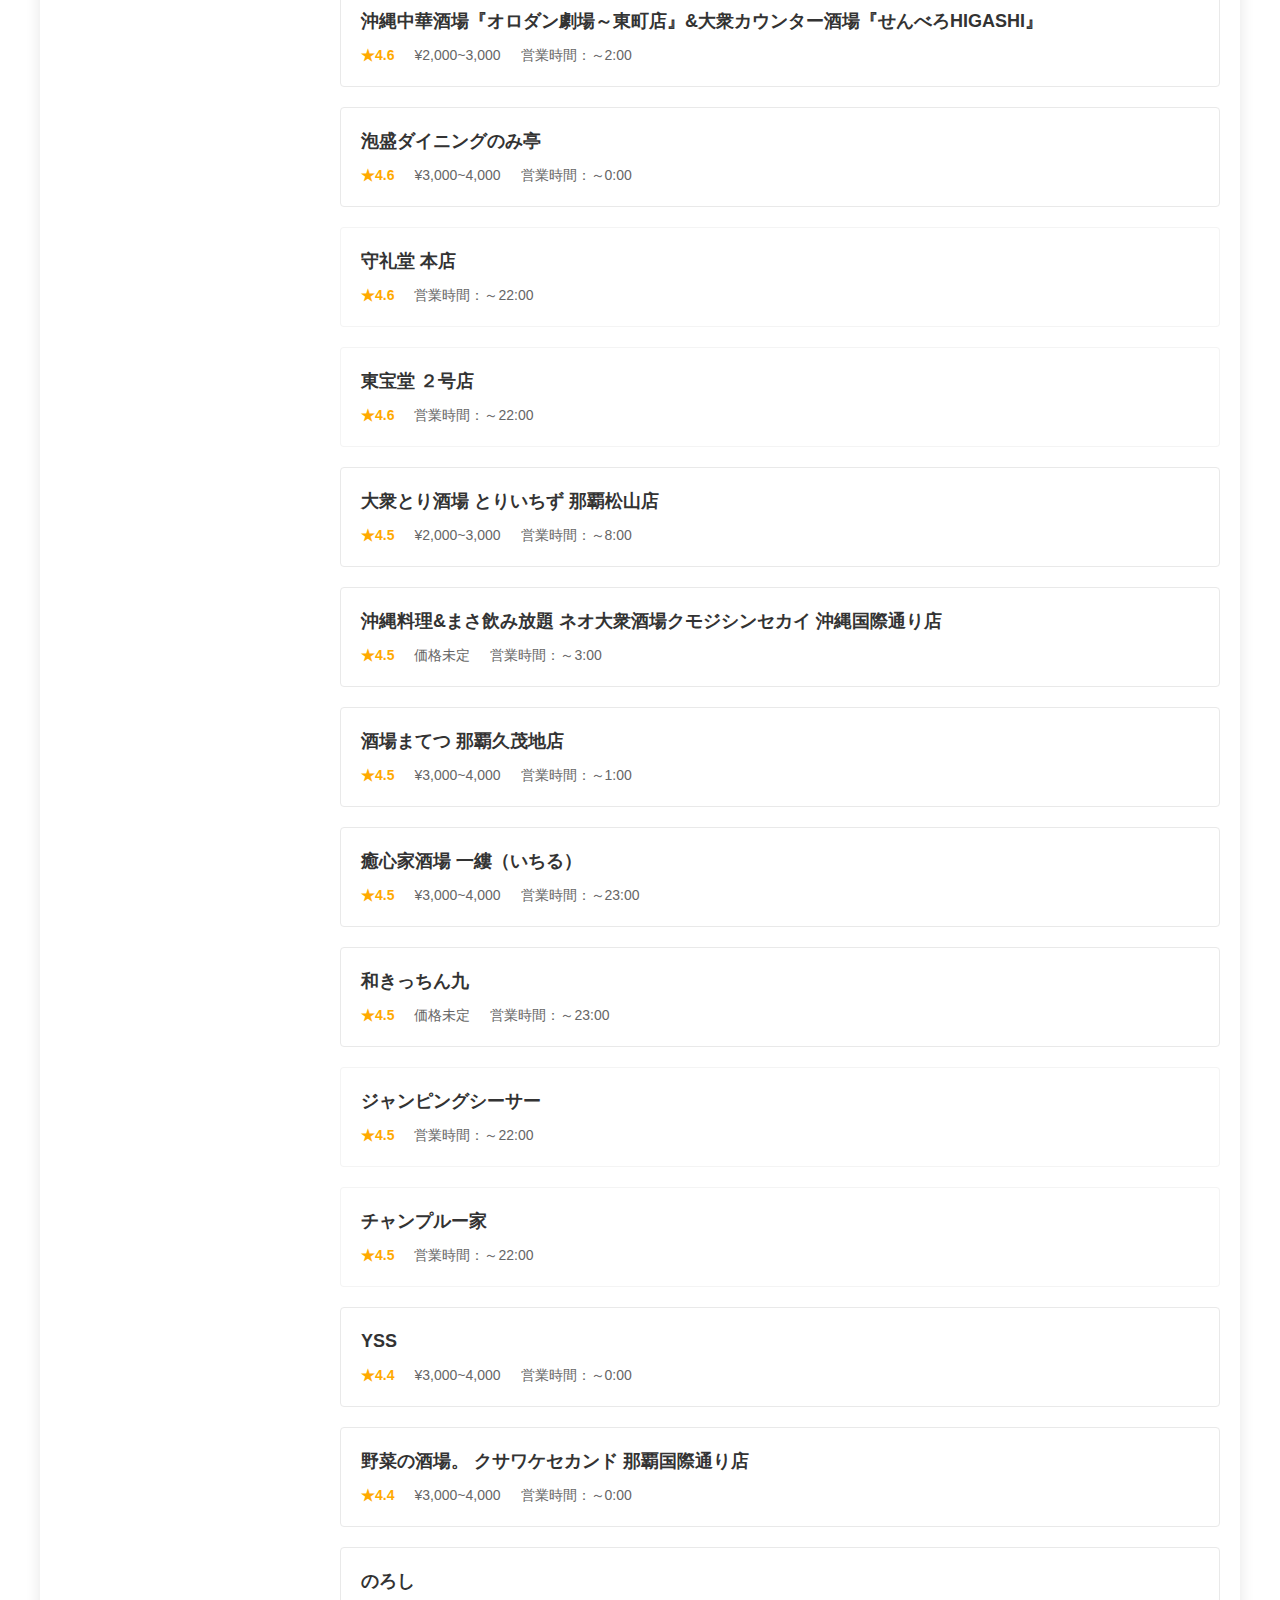
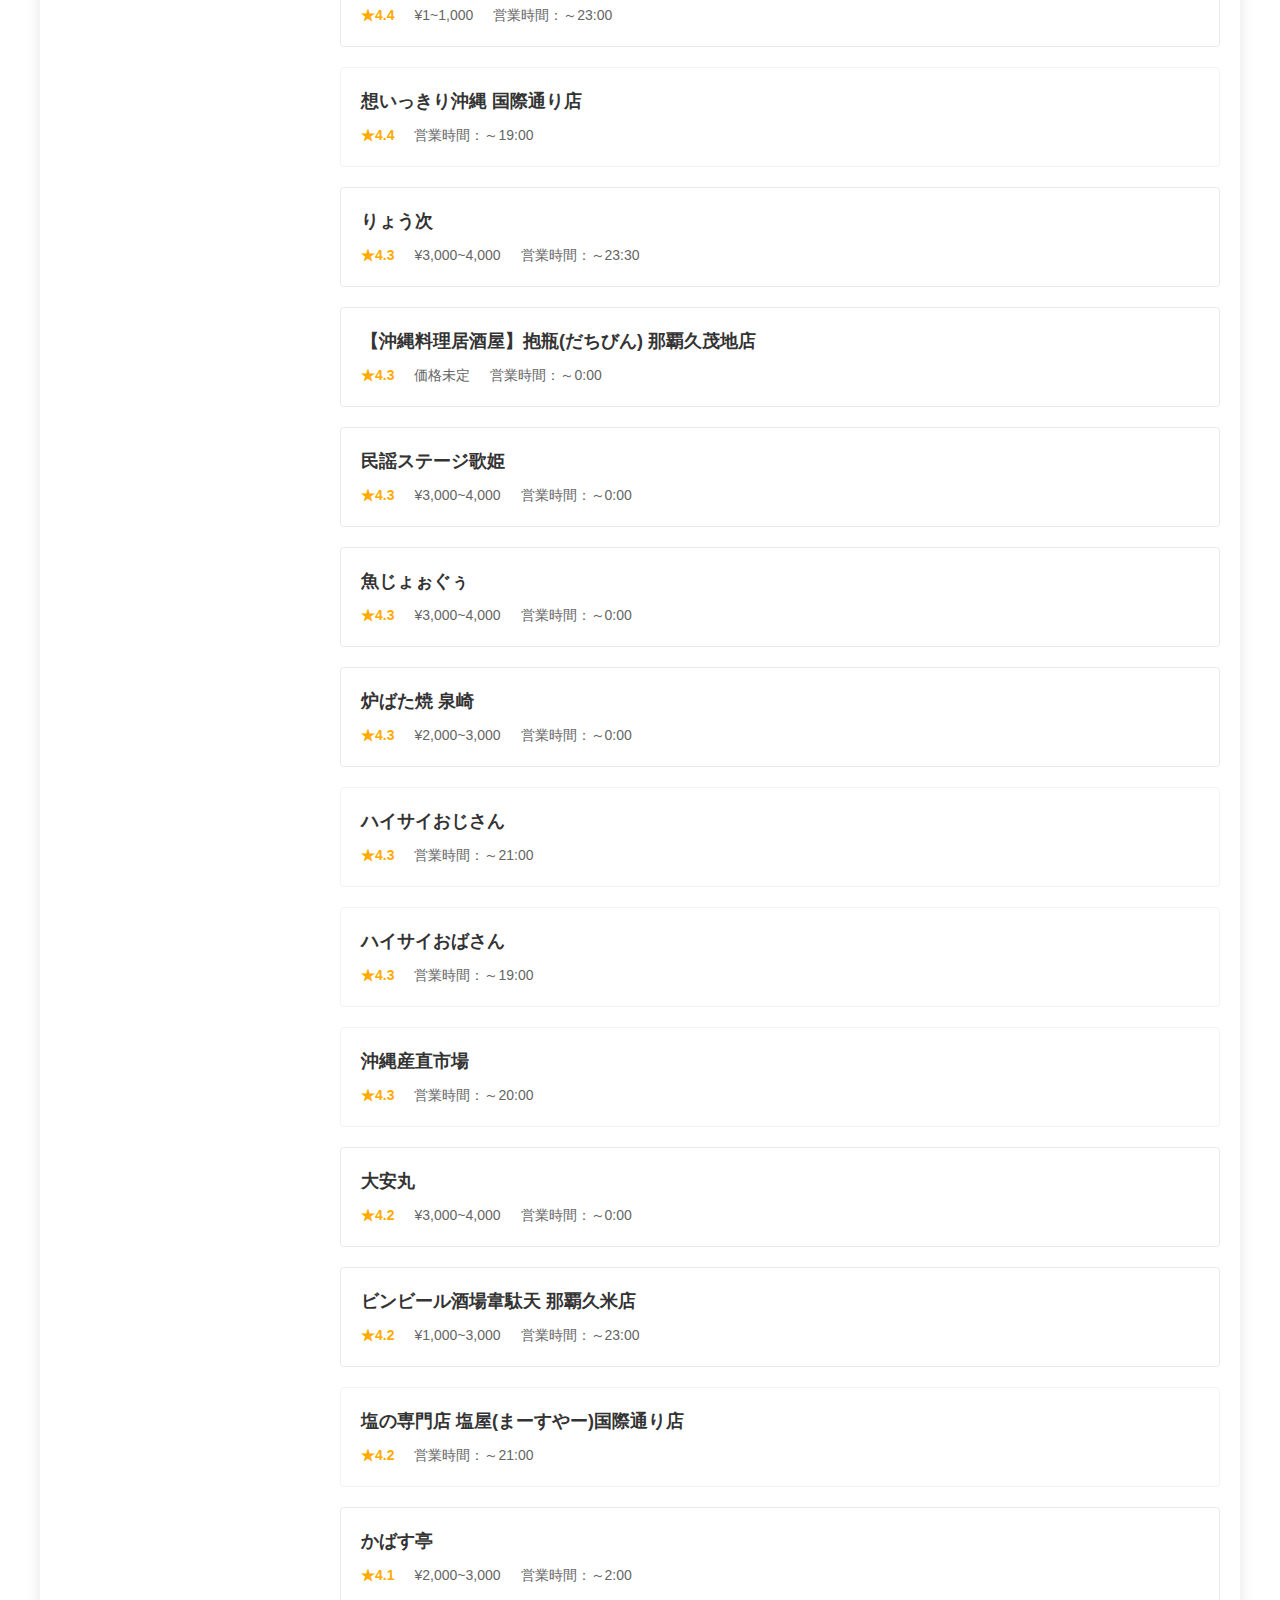
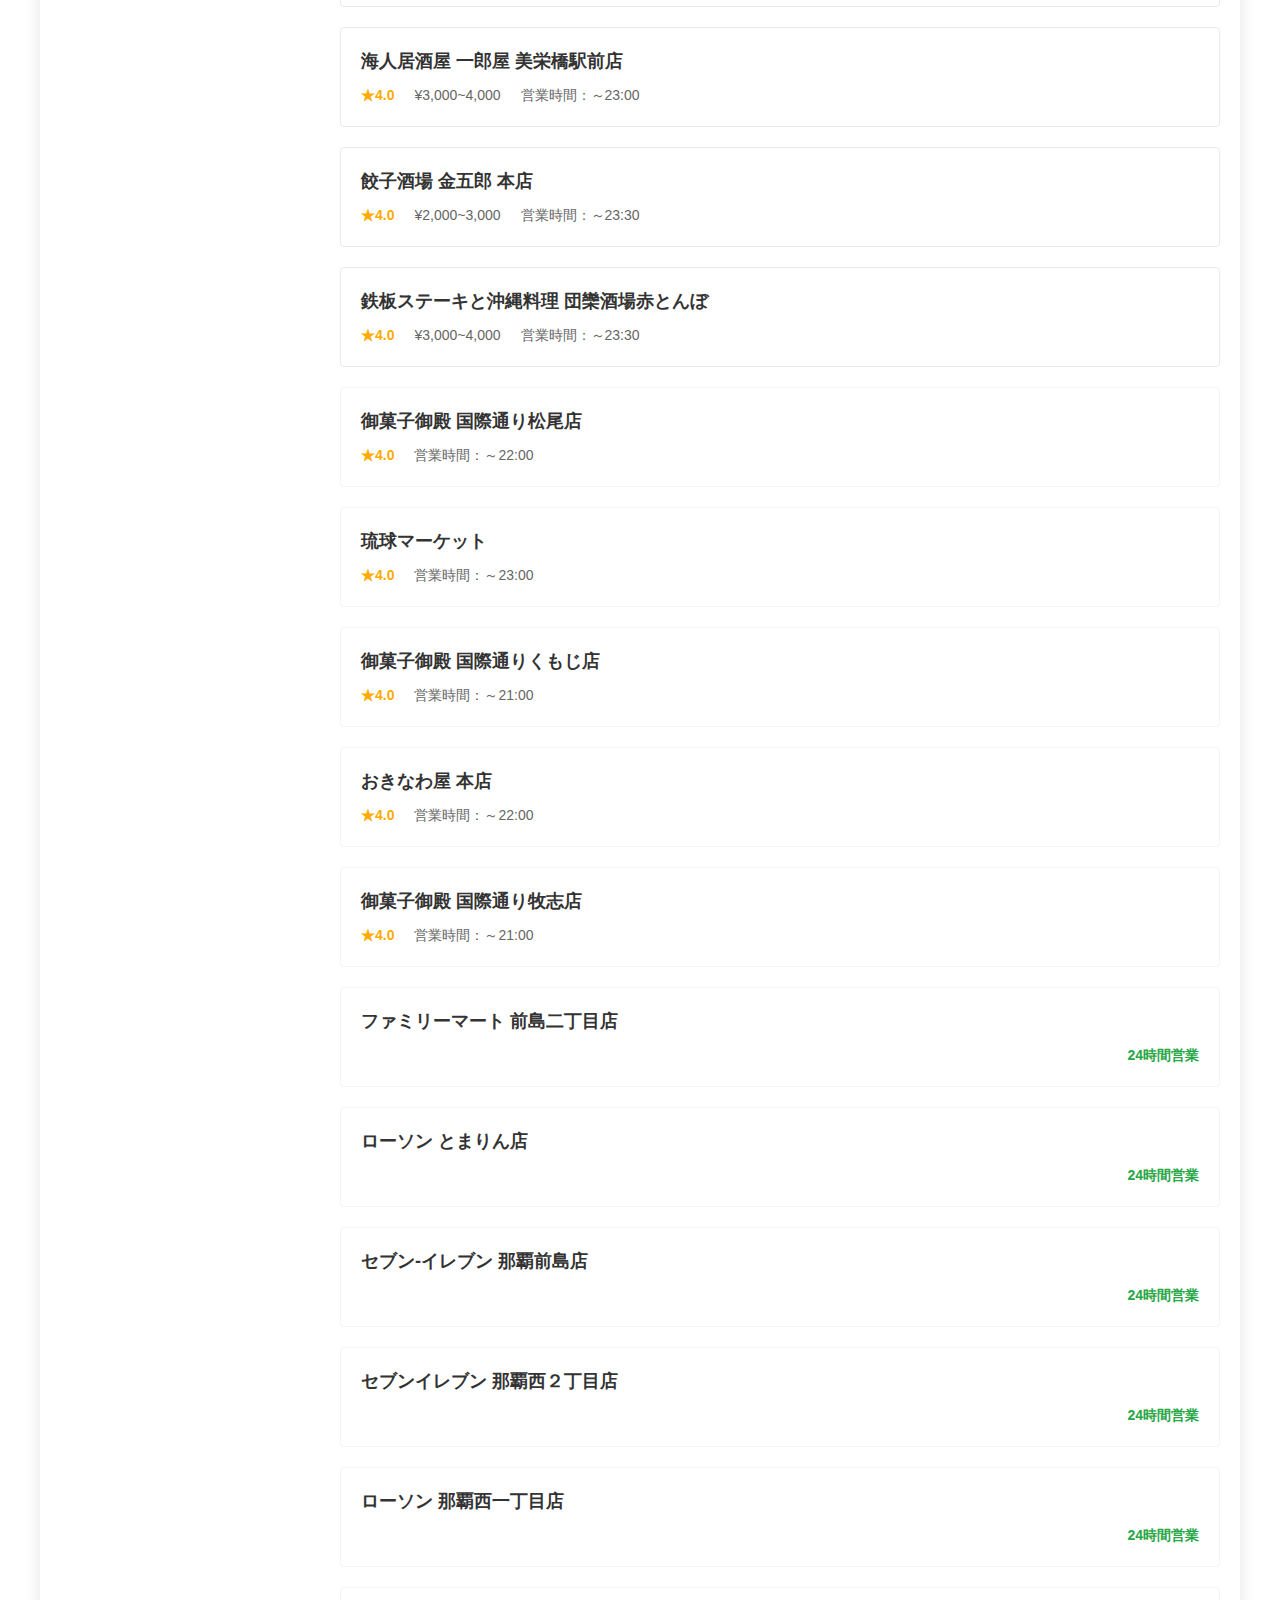
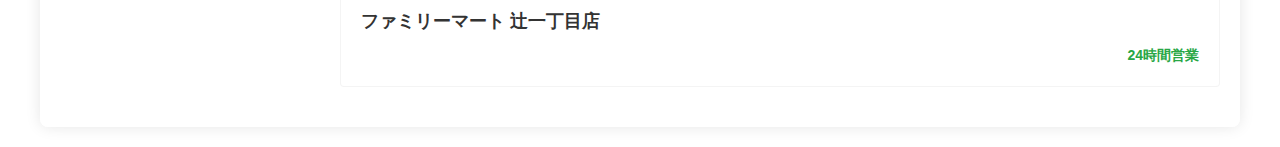
==== commit 2a42a63f: "Update index.html" ====
--- a/index.html
+++ b/index.html
@@ -547,6 +547,17 @@
                     const selectedArea = this.getAttribute('data-area');
                     let visibleCount = 0;
 
+                    // 地図リンクの更新
+                    const mapLink = document.querySelector('.map-view a');
+                    if (selectedArea === 'tomari' || selectedArea === 'tomari-conv') {
+                        mapLink.href = "https://www.google.com/maps/search/?api=1&query=ルートイン那覇泊港";
+                    } else if (selectedArea === 'grantia' || selectedArea === 'grantia-conv') {
+                        mapLink.href = "https://www.google.com/maps/search/?api=1&query=ルートイングランティア那覇";
+                    } else if (selectedArea === 'souvenir') {
+                        mapLink.href = "https://www.google.com/maps/search/?api=1&query=那覇国際通り";
+                    }
+                    mapLink.target = "_blank"; // 新しいタブで開く
+
                     // 背景画像の切り替え
                     const body = document.querySelector('body');
                     if (selectedArea === 'tomari' || selectedArea === 'grantia') {
--- a/css/style.css
+++ b/css/style.css
@@ -30,8 +30,8 @@
 
 /* ヘッダー */
 header {
-    background-color: rgba(255, 255, 255, 0.95);
-    border-bottom: 1px solid #e9e9e9;
+    background-color: rgba(255, 255, 255, 0.85);
+    border-bottom: 1px solid rgba(233, 233, 233, 0.5);
 }
 
 .header-top {
@@ -64,7 +64,7 @@
 
 /* 検索バー */
 .search-bar {
-    background-color: #f8f8f8;
+    background-color: rgba(248, 248, 248, 0.85);
     padding: 15px 20px;
 }
 
@@ -120,7 +120,7 @@
     max-width: 1200px;
     margin: 20px auto;
     gap: 30px;
-    background-color: rgba(255, 255, 255, 0.95);
+    background-color: rgba(255, 255, 255, 0.85);
     padding: 20px;
     border-radius: 8px;
     box-shadow: 0 0 15px rgba(0, 0, 0, 0.1);
@@ -131,7 +131,7 @@
     max-width: 1200px;
     margin: 10px auto;
     font-size: 12px;
-    background-color: rgba(255, 255, 255, 0.95);
+    background-color: rgba(255, 255, 255, 0.85);
     padding: 10px;
     border-radius: 4px;
 }
@@ -156,72 +156,54 @@
 }
 
 .area-list > ul > li {
-    margin-bottom: 20px;
-}
-
-.area-list > ul > li:last-child {
-    margin-bottom: 0;
-}
-
-.category-name {
-    font-weight: bold;
-    color: #333;
-    padding: 8px 0;
-    margin-bottom: 5px;
-    border-bottom: 1px solid #e9e9e9;
-}
-
-/* 居酒屋カテゴリーの背景設定 */
-.area-list > ul > li:first-child {
-    background-image: url('../images/izakaya-bg.jpg');
-    background-size: cover;
-    background-position: center;
     padding: 15px;
     border-radius: 8px;
     margin-bottom: 20px;
-}
-
-.area-list > ul > li:first-child .category-name {
-    color: #fff;
-    text-shadow: 1px 1px 3px rgba(0, 0, 0, 0.8);
-    border-bottom-color: rgba(255, 255, 255, 0.3);
+    background-color: #f8f8f8;
+    border: 1px solid #e9e9e9;
+}
+
+.area-list > ul > li .category-name {
+    color: #333;
     font-size: 18px;
     padding: 10px;
-    background-color: rgba(0, 0, 0, 0.5);
+    background-color: #fff;
     border-radius: 4px;
     margin-bottom: 10px;
-}
-
-.area-list > ul > li:first-child .sub-area-list a {
-    color: #fff;
-    text-shadow: 1px 1px 2px rgba(0, 0, 0, 0.8);
-    background-color: rgba(0, 0, 0, 0.5);
+    border-bottom: 1px solid #e9e9e9;
+}
+
+.area-list > ul > li .sub-area-list a {
+    color: #0066cc;
     padding: 8px 12px;
     border-radius: 4px;
     display: block;
-    transition: background-color 0.3s;
-}
-
-.area-list > ul > li:first-child .sub-area-list a:hover {
-    background-color: rgba(0, 0, 0, 0.7);
-    text-decoration: none;
-}
-
-.area-list > ul > li:first-child .sub-area-list li {
+    transition: all 0.3s;
+    font-weight: bold;
+    font-size: 15px;
+    background-color: #fff;
+}
+
+.area-list > ul > li .sub-area-list a:hover {
+    background-color: #f0f0f0;
+    text-decoration: none;
+    transform: translateY(-2px);
+    box-shadow: 0 4px 8px rgba(0, 0, 0, 0.1);
+}
+
+.area-list > ul > li .sub-area-list li {
     margin: 10px 0;
 }
 
-.sub-area-list {
-    padding-left: 15px;
-}
-
-.sub-area-list li {
-    margin: 8px 0;
-}
-
-.area-list a {
-    text-decoration: none;
+/* 居酒屋カテゴリーの背景設定を削除（共通スタイルに統合） */
+.area-list > ul > li:first-child {
+    margin-bottom: 20px;
+}
+
+/* 居酒屋エリアのリンク色を修正 */
+.area-list > ul > li a {
     color: #0066cc;
+    text-decoration: none;
 }
 
 .map-view {
@@ -272,49 +254,41 @@
 }
 
 .restaurant-item {
-    border: 1px solid #e9e9e9;
+    border: 1px solid rgba(233, 233, 233, 0.5);
     padding: 20px;
     margin-bottom: 20px;
     border-radius: 4px;
+    background-color: rgba(255, 255, 255, 0.7);
 }
 
 /* 居酒屋店舗の背景設定 */
 [data-area="tomari"], [data-area="grantia"] {
-    background-image: url('../images/izakaya-bg.jpg');
-    background-size: cover;
-    background-position: center;
     position: relative;
+    background-color: #fff;
+    border: 1px solid #e9e9e9;
 }
 
 [data-area="tomari"]::before, [data-area="grantia"]::before {
-    content: '';
-    position: absolute;
-    top: 0;
-    left: 0;
-    right: 0;
-    bottom: 0;
-    background-color: rgba(0, 0, 0, 0.5);
-    border-radius: 4px;
+    display: none;
 }
 
 [data-area="tomari"] .restaurant-name,
 [data-area="grantia"] .restaurant-name {
     position: relative;
-    color: #fff;
-    text-shadow: 1px 1px 3px rgba(0, 0, 0, 0.8);
+    color: #333;
 }
 
 [data-area="tomari"] .restaurant-info,
 [data-area="grantia"] .restaurant-info {
     position: relative;
-    color: #fff;
+    color: #666;
 }
 
 [data-area="tomari"] .restaurant-price,
 [data-area="grantia"] .restaurant-price,
 [data-area="tomari"] .restaurant-hours,
 [data-area="grantia"] .restaurant-hours {
-    color: #fff;
+    color: #666;
 }
 
 .restaurant-item:hover {
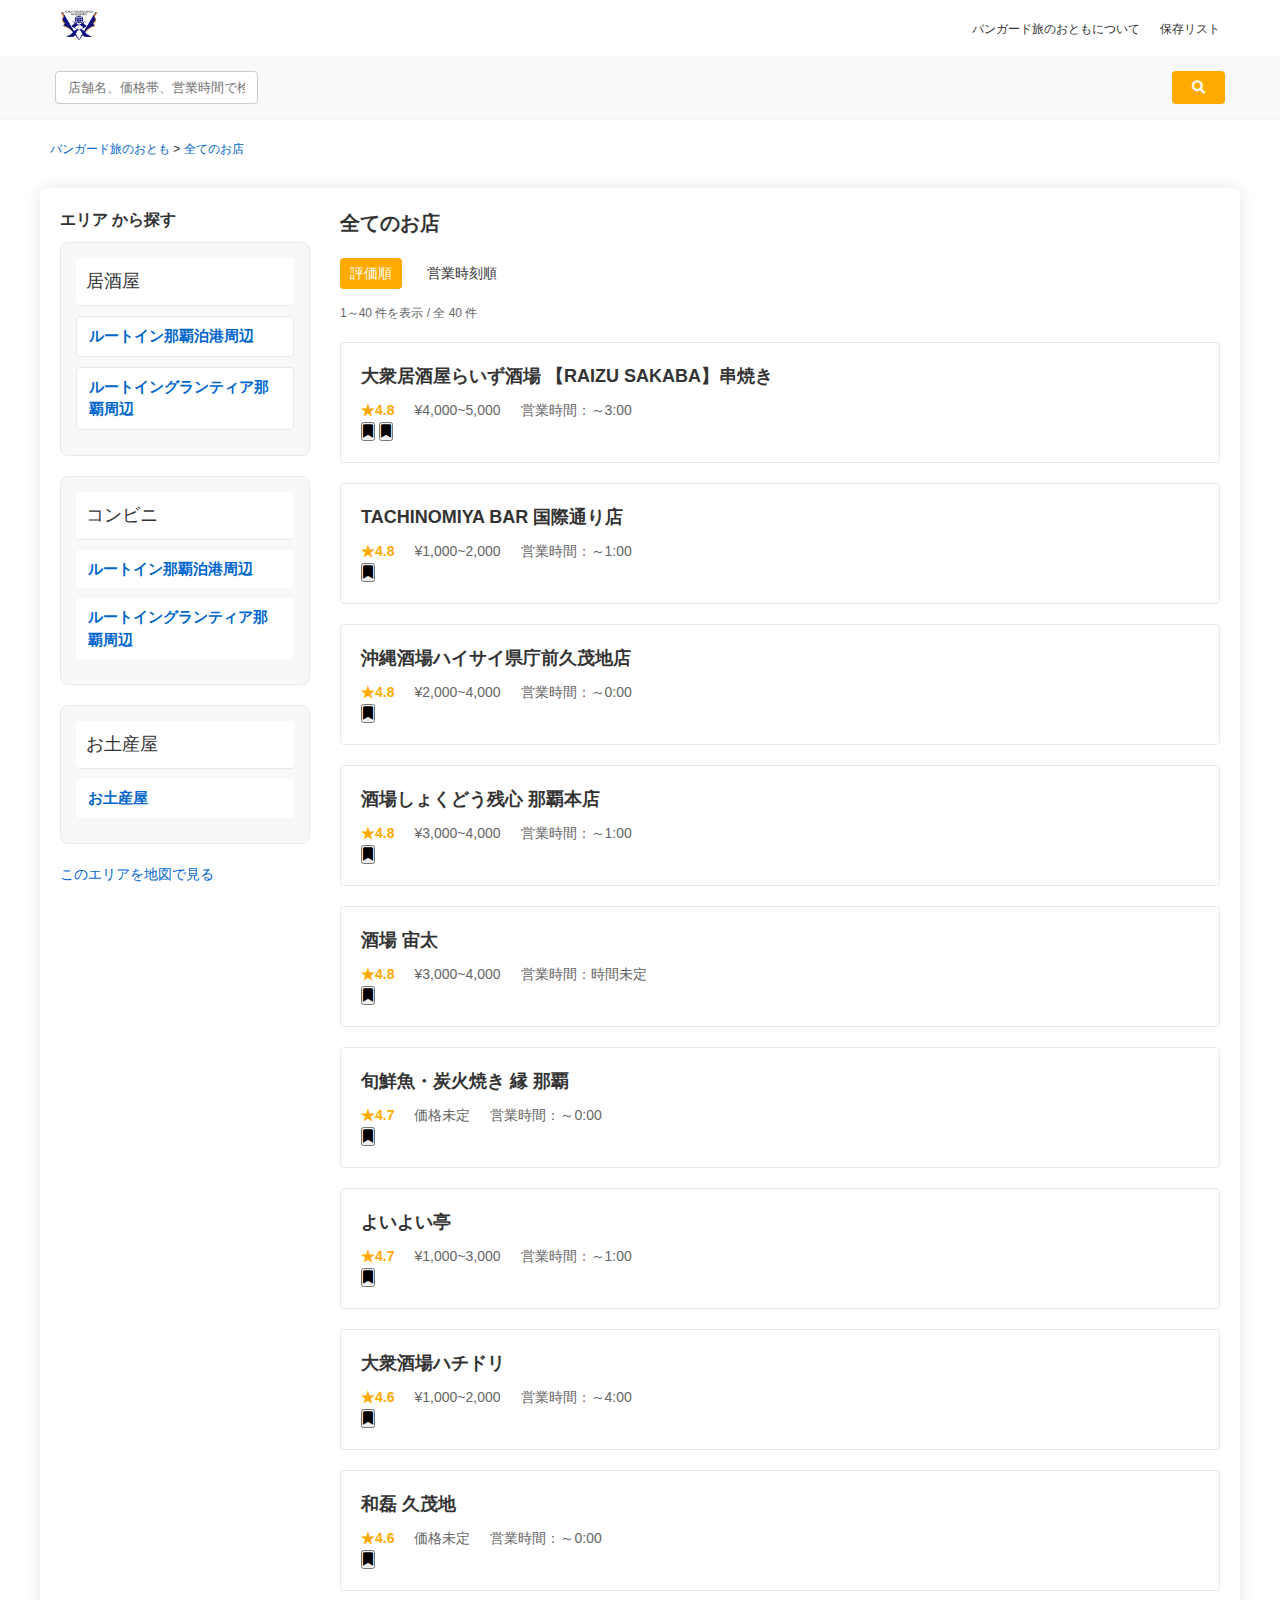
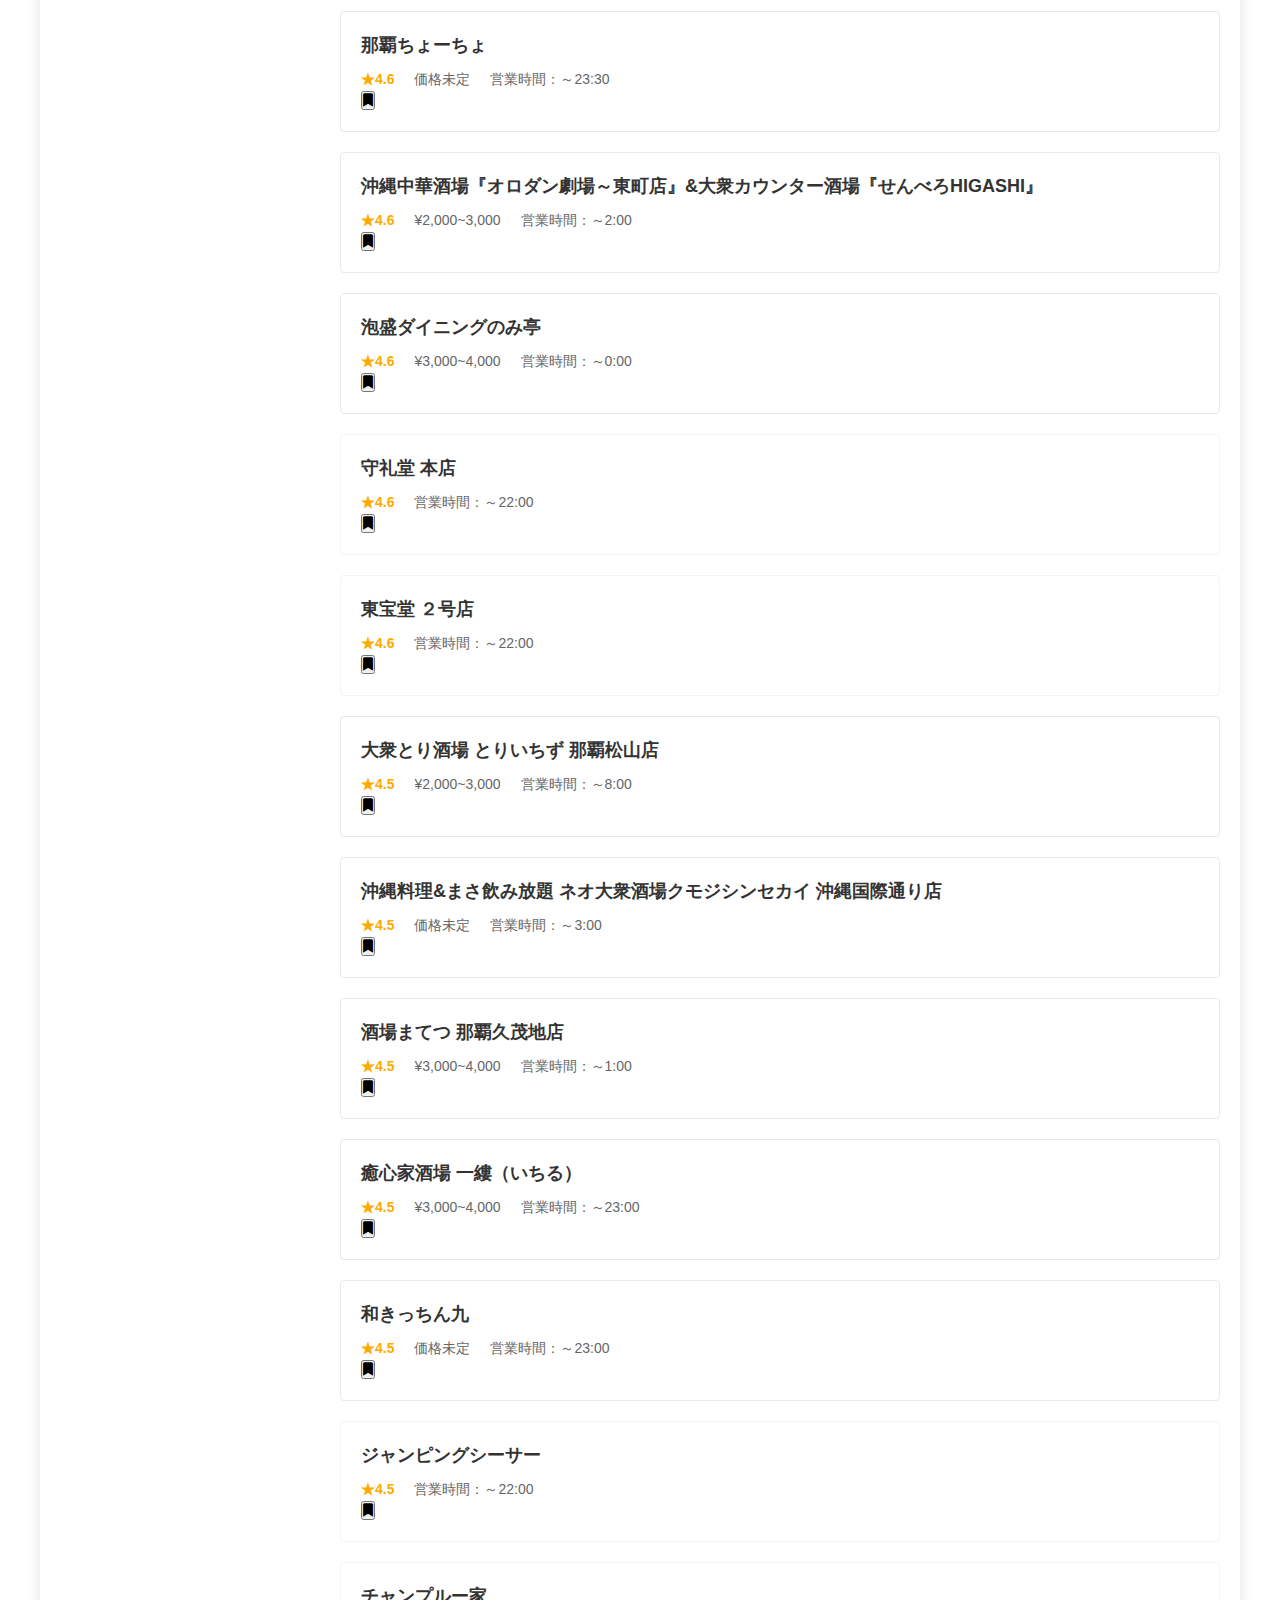
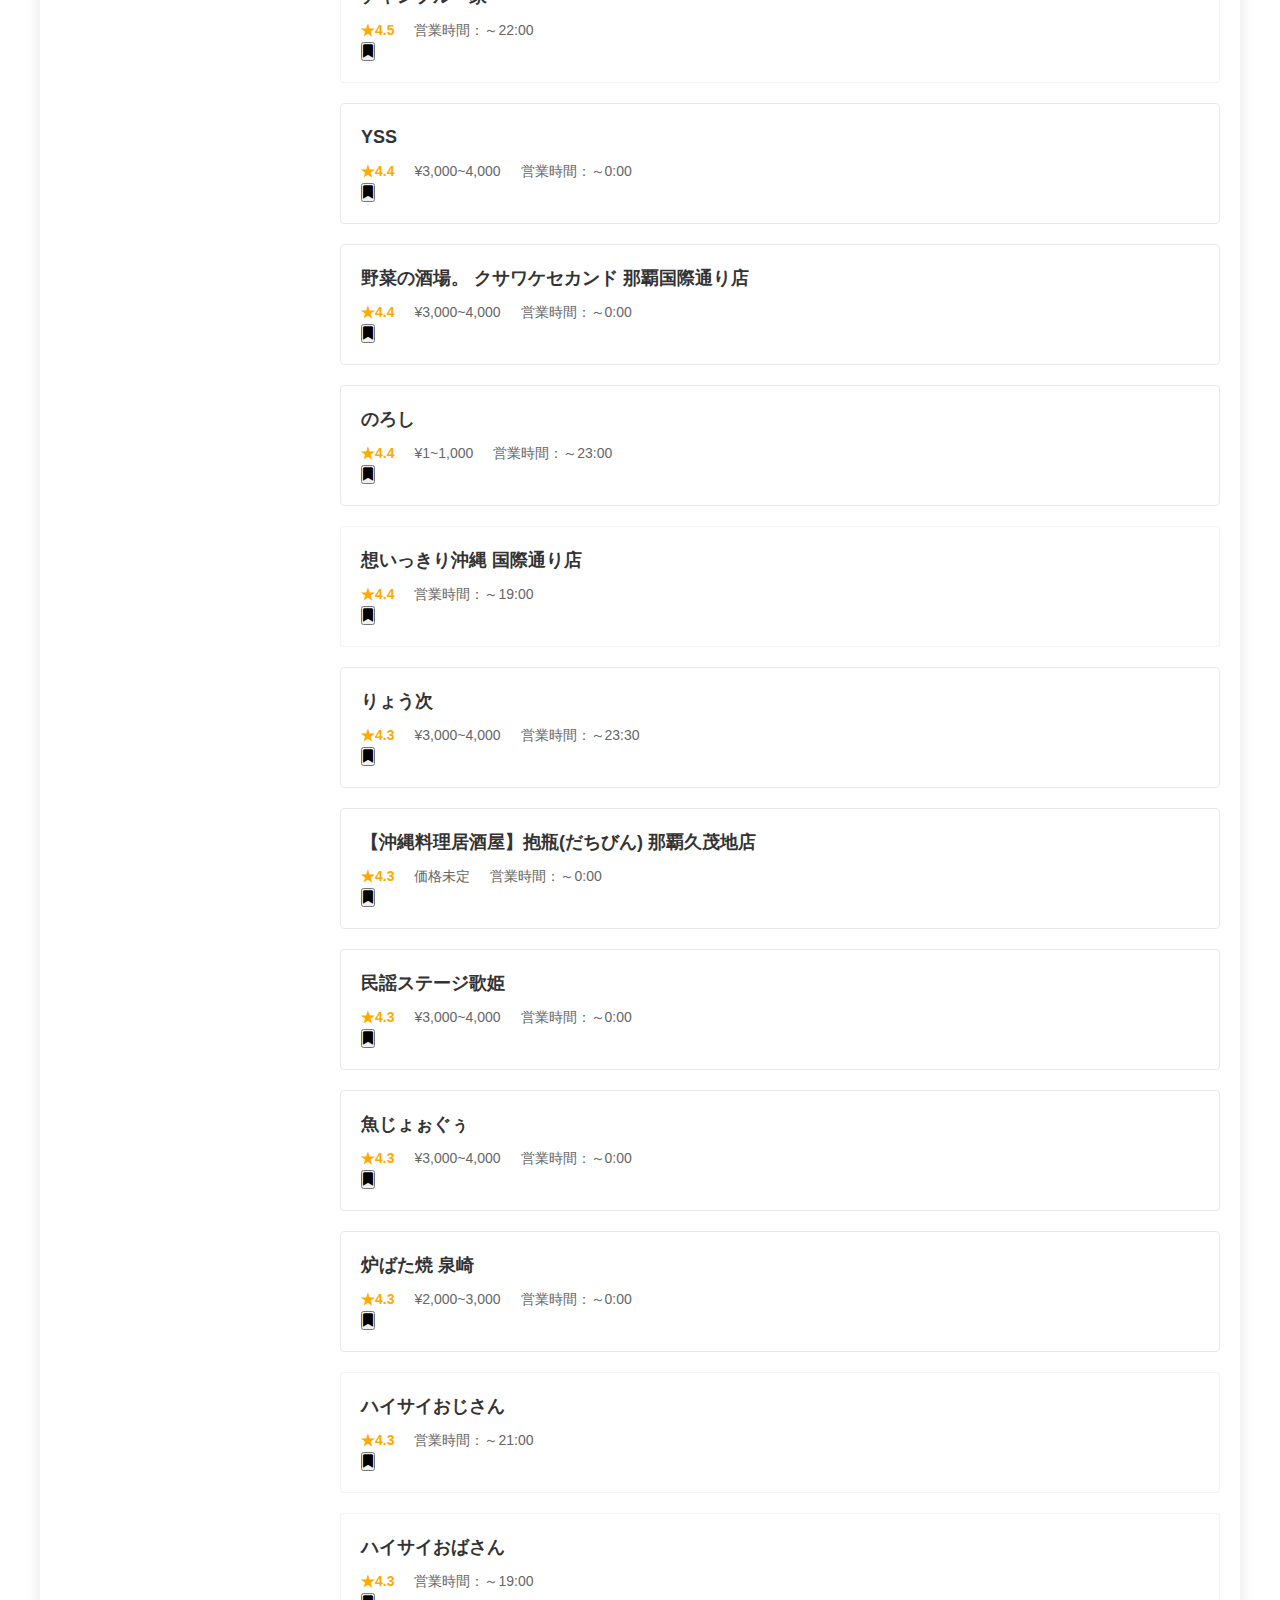
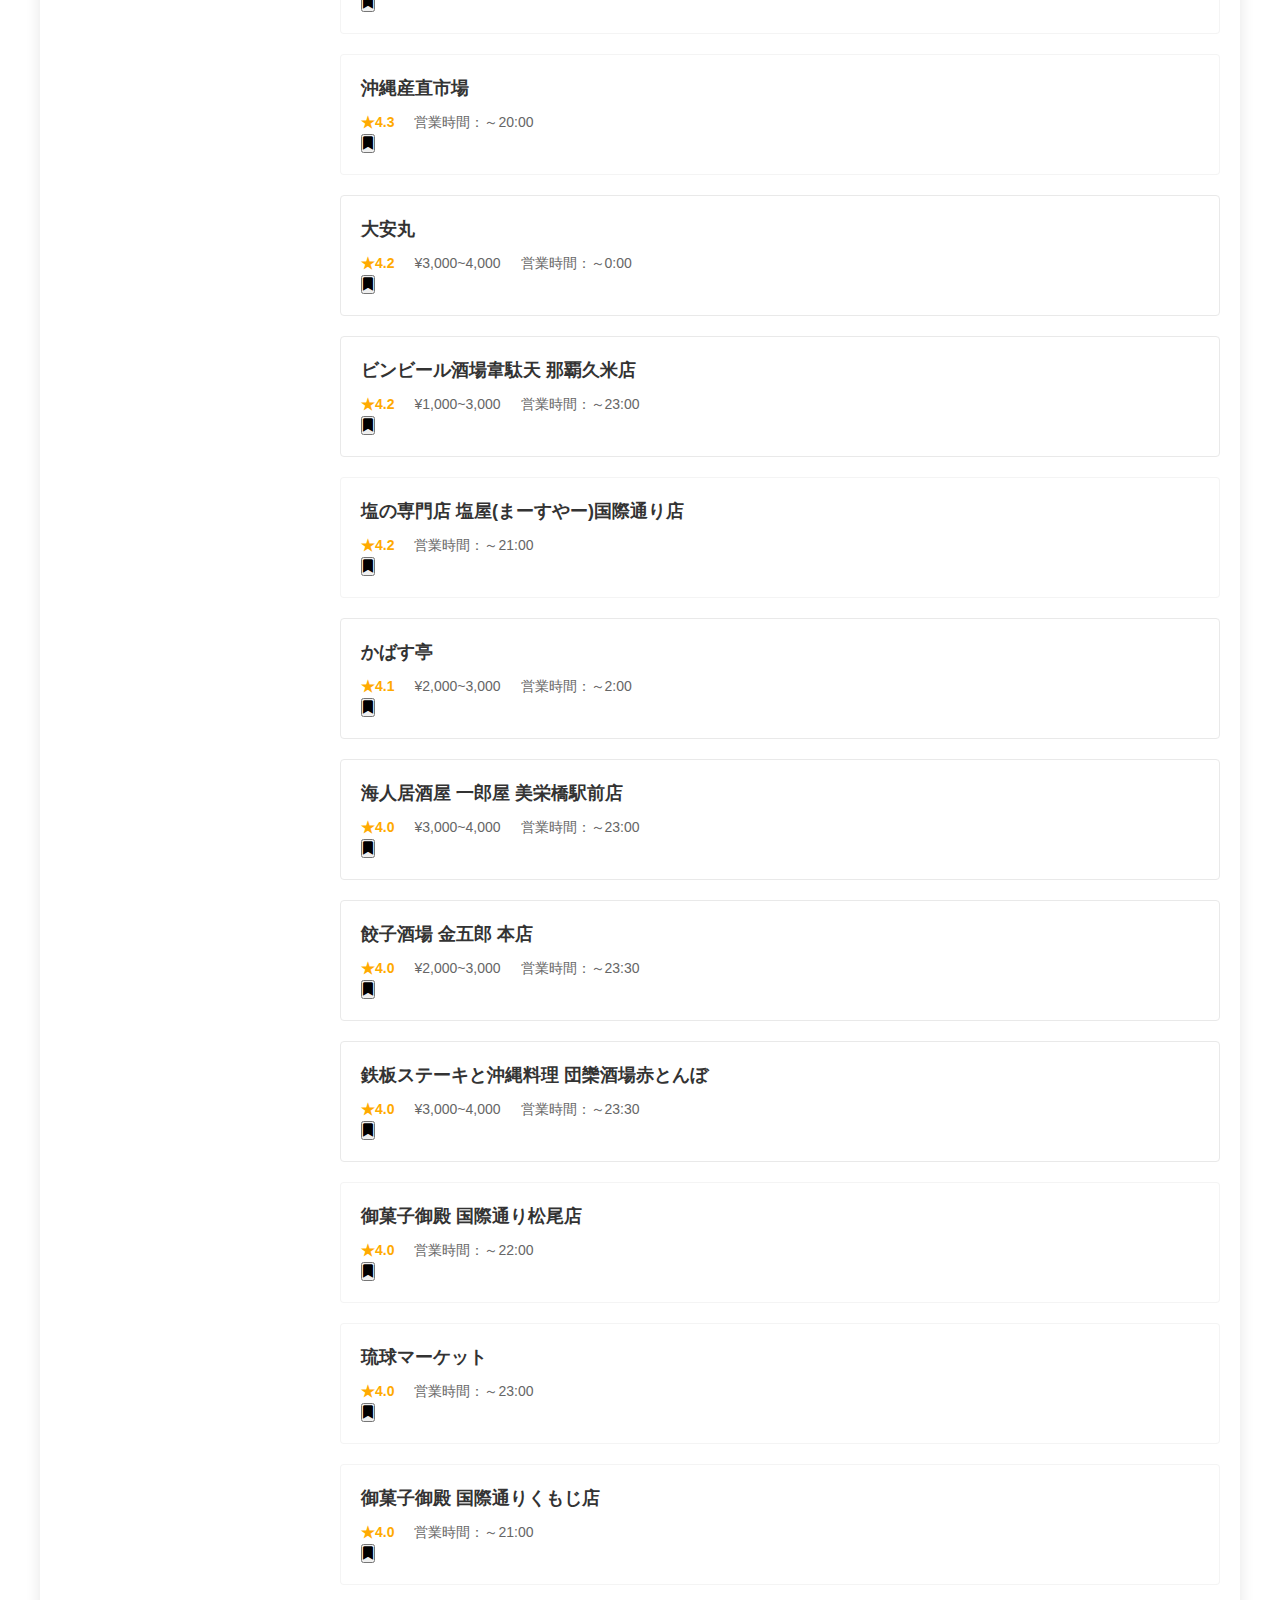
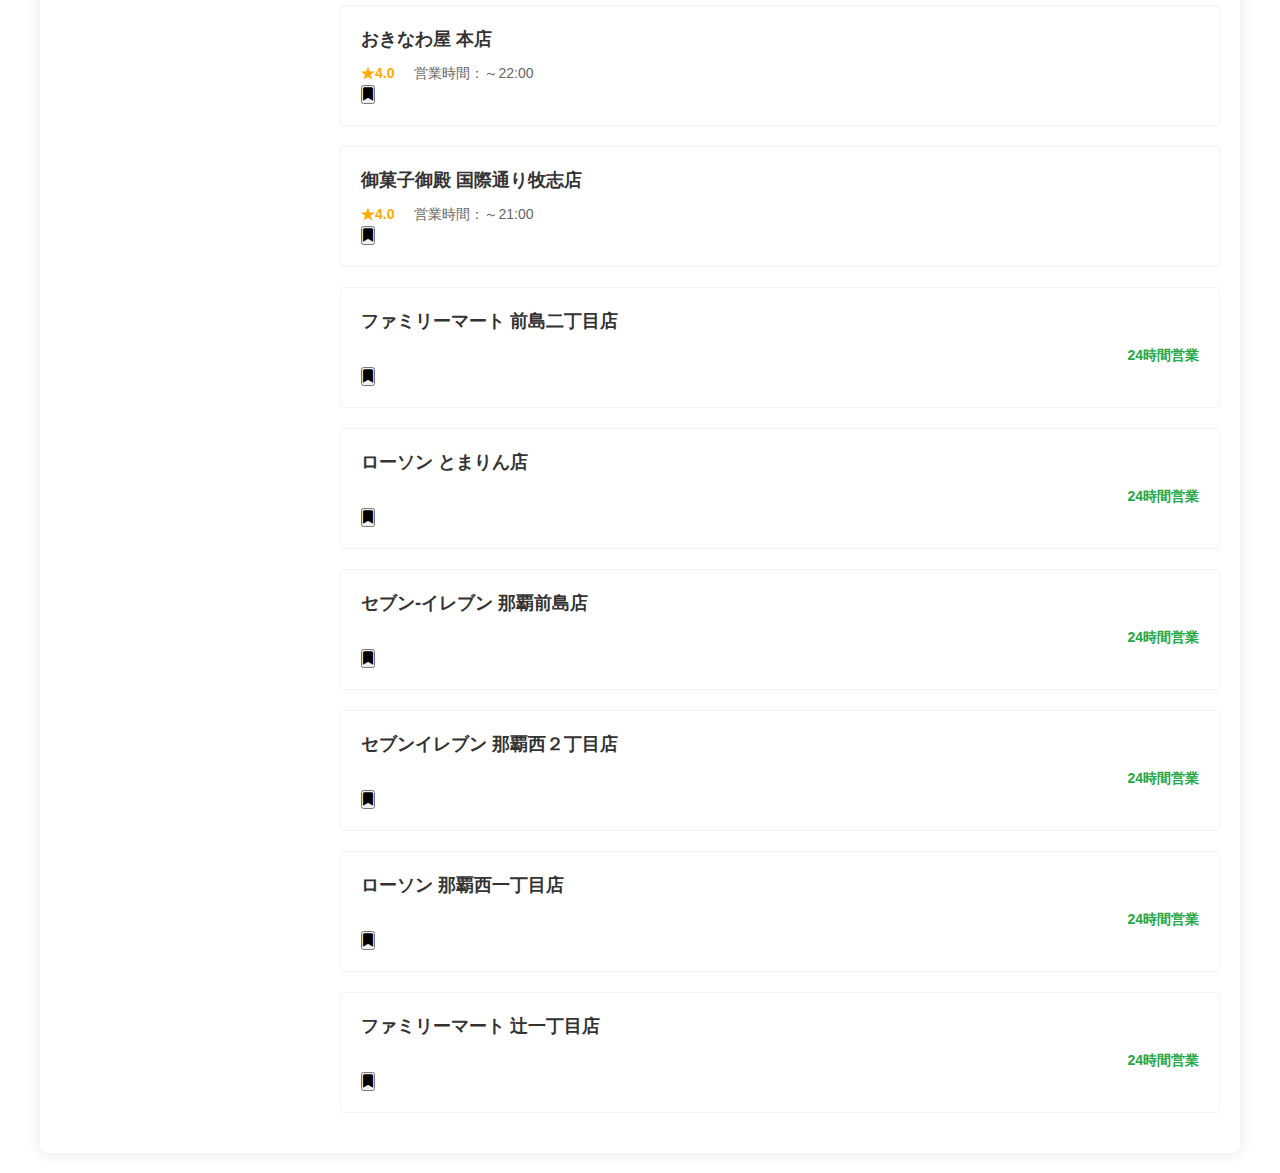
==== commit e2773cd5: "Update index.html" ====
--- a/index.html
+++ b/index.html
@@ -19,37 +19,15 @@
                 <nav>
                     <ul>
                         <li><a href="#">バンガード旅のおともについて</a></li>
-                        <li><a href="#">保有ポイント</a></li>
-                        <li><a href="#">予約確認</a></li>
-                        <li><a href="#">行ったお店</a></li>
-                        <li><a href="#">保存リスト</a></li>
-                        <li><a href="#">無料会員登録/ログイン</a></li>
+                        <li><a href="saved-list.html">保存リスト</a></li>
                     </ul>
                 </nav>
             </div>
         </div>
         <div class="search-bar">
             <form action="#" method="get">
-                <div class="search-area">
-                    <input type="text" placeholder="エリア・駅 [例:渋谷、新宿]" value="那覇 泊港">
-                    <button type="button" class="clear-button">✕</button>
-                </div>
                 <div class="search-keyword">
-                    <input type="text" placeholder="キーワード [例:焼肉、店名、個室]">
-                </div>
-                <div class="search-date">
-                    <input type="text" value="2025/2/20(木)">
-                </div>
-                <div class="search-time">
-                    <input type="text" value="19:00">
-                </div>
-                <div class="search-people">
-                    <input type="text" value="2名">
-                </div>
-                <div class="search-options">
-                    <select>
-                        <option>絞り込む</option>
-                    </select>
+                    <input type="text" placeholder="店舗名、価格帯、営業時間で検索">
                 </div>
                 <button type="submit" class="search-button">
                     <i class="fas fa-search"></i>
@@ -107,16 +85,19 @@
                         </div>
                     </div>
                     <div class="result-count">
-                        1～20 件を表示 / 全 874004 件
+                        1～40 件を表示 / 全 40 件
                     </div>
                     <div class="restaurant-list">
-                        <div class="restaurant-item" data-area="tomari">
+                        <div class="restaurant-item" data-area="tomari" onclick="window.open('https://www.google.com/search?q=大衆居酒屋らいず酒場+那覇', '_blank')">
                             <div class="restaurant-name">大衆居酒屋らいず酒場 【RAIZU SAKABA】串焼き</div>
                             <div class="restaurant-info">
                                 <span class="restaurant-rating">★4.8</span>
                                 <span class="restaurant-price">¥4,000~5,000</span>
                                 <span class="restaurant-hours">営業時間：～3:00</span>
                             </div>
+                            <button class="save-button" onclick="event.stopPropagation()">
+                                <i class="fas fa-bookmark"></i>
+                            </button>
                         </div>
                         <div class="restaurant-item" data-area="tomari">
                             <div class="restaurant-name">TACHINOMIYA BAR 国際通り店</div>
@@ -500,11 +481,143 @@
 
     <script>
         document.addEventListener('DOMContentLoaded', function() {
-            // エリアリンクのクリックイベント
             const areaLinks = document.querySelectorAll('.area-link');
             const restaurants = document.querySelectorAll('.restaurant-item');
             const resultCount = document.querySelector('.result-count');
             const sortLinks = document.querySelectorAll('.sort-link');
+            const searchForm = document.querySelector('.search-bar form');
+            const searchKeywordInput = document.querySelector('.search-keyword input');
+
+            // 保存リストの初期化
+            let savedRestaurants = JSON.parse(localStorage.getItem('savedRestaurants')) || [];
+
+            // 保存ボタンの追加
+            restaurants.forEach(restaurant => {
+                const saveButton = document.createElement('button');
+                saveButton.className = 'save-button';
+                saveButton.innerHTML = '<i class="fas fa-bookmark"></i>';
+                saveButton.onclick = function(e) {
+                    e.stopPropagation();
+                    const restaurantName = restaurant.querySelector('.restaurant-name').textContent;
+                    const restaurantInfo = {
+                        name: restaurantName,
+                        rating: restaurant.querySelector('.restaurant-rating')?.textContent || '',
+                        price: restaurant.querySelector('.restaurant-price')?.textContent || '',
+                        hours: restaurant.querySelector('.restaurant-hours')?.textContent || '',
+                        area: restaurant.getAttribute('data-area')
+                    };
+
+                    const index = savedRestaurants.findIndex(r => r.name === restaurantName);
+                    if (index === -1) {
+                        savedRestaurants.push(restaurantInfo);
+                        this.classList.add('saved');
+                    } else {
+                        savedRestaurants.splice(index, 1);
+                        this.classList.remove('saved');
+                    }
+
+                    localStorage.setItem('savedRestaurants', JSON.stringify(savedRestaurants));
+                };
+
+                // 既に保存されている場合はボタンの状態を更新
+                if (savedRestaurants.some(r => r.name === restaurant.querySelector('.restaurant-name').textContent)) {
+                    saveButton.classList.add('saved');
+                }
+
+                restaurant.appendChild(saveButton);
+            });
+
+            // 検索フォームのsubmitイベント
+            searchForm.addEventListener('submit', function(e) {
+                e.preventDefault();
+                const keyword = searchKeywordInput.value.toLowerCase();
+                filterRestaurants('search', keyword);
+            });
+
+            // エリアリンクのクリックイベント
+            areaLinks.forEach(link => {
+                link.addEventListener('click', function(e) {
+                    e.preventDefault();
+                    const selectedArea = this.getAttribute('data-area');
+                    filterRestaurants('area', selectedArea, this.textContent);
+                });
+            });
+
+            // フィルター関数
+            function filterRestaurants(filterType, value, areaText = '') {
+                let visibleCount = 0;
+
+                if (filterType === 'search') {
+                    restaurants.forEach(restaurant => {
+                        const name = restaurant.querySelector('.restaurant-name').textContent.toLowerCase();
+                        const info = restaurant.querySelector('.restaurant-info').textContent.toLowerCase();
+                        
+                        if (name.includes(value) || info.includes(value)) {
+                            restaurant.style.display = 'block';
+                            visibleCount++;
+                        } else {
+                            restaurant.style.display = 'none';
+                        }
+                    });
+
+                    updateUI(`"${value}" の検索結果`, '検索結果', visibleCount);
+                } else if (filterType === 'area') {
+                    // 地図リンクの更新
+                    const mapLink = document.querySelector('.map-view a');
+                    if (value === 'tomari' || value === 'tomari-conv') {
+                        mapLink.href = "https://www.google.com/maps/search/?api=1&query=ルートイン那覇泊港";
+                    } else if (value === 'grantia' || value === 'grantia-conv') {
+                        mapLink.href = "https://www.google.com/maps/search/?api=1&query=ルートイングランティア那覇";
+                    } else if (value === 'souvenir') {
+                        mapLink.href = "https://www.google.com/maps/search/?api=1&query=那覇国際通り";
+                    }
+                    mapLink.target = "_blank";
+
+                    // 背景画像の切り替え
+                    const body = document.querySelector('body');
+                    if (value === 'tomari' || value === 'grantia') {
+                        body.style.backgroundImage = "url('images/izakaya-bg.jpg')";
+                    } else if (value === 'tomari-conv' || value === 'grantia-conv') {
+                        body.style.backgroundImage = "url('images/convenience-store.jpg')";
+                    } else if (value === 'souvenir') {
+                        body.style.backgroundImage = "url('images/souvenir-shop.jpg')";
+                    } else {
+                        body.style.backgroundImage = "url('images/okinawa-beach.jpg')";
+                    }
+
+                    restaurants.forEach(restaurant => {
+                        if (restaurant.getAttribute('data-area') === value) {
+                            restaurant.style.display = 'block';
+                            visibleCount++;
+                        } else {
+                            restaurant.style.display = 'none';
+                        }
+                    });
+
+                    updateUI(`${areaText}のお店`, areaText, visibleCount);
+                }
+
+                // 評価順で並び替え
+                sortRestaurants('rating');
+            }
+
+            // UI更新関数
+            function updateUI(title, breadcrumbText, count) {
+                resultCount.textContent = `1～${count} 件を表示 / 全 ${count} 件`;
+                
+                const breadcrumb = document.querySelector('.breadcrumb');
+                breadcrumb.innerHTML = `<a href="#">バンガード旅のおとも</a> > <a href="#">${breadcrumbText}</a>`;
+
+                const mainTitle = document.querySelector('.main-content h1');
+                mainTitle.textContent = title;
+
+                sortLinks.forEach(l => {
+                    l.classList.remove('active');
+                    if (l.getAttribute('data-sort') === 'rating') {
+                        l.classList.add('active');
+                    }
+                });
+            }
 
             // 並び替え関数
             function sortRestaurants(sortType) {
@@ -541,60 +654,23 @@
                 });
             });
 
-            areaLinks.forEach(link => {
-                link.addEventListener('click', function(e) {
-                    e.preventDefault();
-                    const selectedArea = this.getAttribute('data-area');
-                    let visibleCount = 0;
-
-                    // 地図リンクの更新
-                    const mapLink = document.querySelector('.map-view a');
-                    if (selectedArea === 'tomari' || selectedArea === 'tomari-conv') {
-                        mapLink.href = "https://www.google.com/maps/search/?api=1&query=ルートイン那覇泊港";
-                    } else if (selectedArea === 'grantia' || selectedArea === 'grantia-conv') {
-                        mapLink.href = "https://www.google.com/maps/search/?api=1&query=ルートイングランティア那覇";
-                    } else if (selectedArea === 'souvenir') {
-                        mapLink.href = "https://www.google.com/maps/search/?api=1&query=那覇国際通り";
+            // 店舗クリックイベントの設定
+            restaurants.forEach(item => {
+                item.addEventListener('click', function() {
+                    const restaurantName = this.querySelector('.restaurant-name').textContent;
+                    const area = this.getAttribute('data-area');
+                    let location = '';
+                    
+                    if (area === 'tomari' || area === 'tomari-conv') {
+                        location = '那覇+泊港';
+                    } else if (area === 'grantia' || area === 'grantia-conv') {
+                        location = '那覇';
+                    } else {
+                        location = '那覇+国際通り';
                     }
-                    mapLink.target = "_blank"; // 新しいタブで開く
-
-                    // 背景画像の切り替え
-                    const body = document.querySelector('body');
-                    if (selectedArea === 'tomari' || selectedArea === 'grantia') {
-                        body.style.backgroundImage = "url('images/izakaya-bg.jpg')";
-                    } else if (selectedArea === 'tomari-conv' || selectedArea === 'grantia-conv') {
-                        body.style.backgroundImage = "url('images/convenience-store.jpg')";
-                    } else if (selectedArea === 'souvenir') {
-                        body.style.backgroundImage = "url('images/souvenir-shop.jpg')";
-                    } else {
-                        body.style.backgroundImage = "url('images/okinawa-beach.jpg')";
-                    }
-
-                    restaurants.forEach(restaurant => {
-                        if (restaurant.getAttribute('data-area') === selectedArea) {
-                            restaurant.style.display = 'block';
-                            visibleCount++;
-                        } else {
-                            restaurant.style.display = 'none';
-                        }
-                    });
-
-                    resultCount.textContent = `1～${visibleCount} 件を表示 / 全 ${visibleCount} 件`;
-
-                    const breadcrumb = document.querySelector('.breadcrumb');
-                    breadcrumb.innerHTML = `<a href="#">バンガード旅のおとも</a> > <a href="#">${this.textContent}</a>`;
-
-                    const mainTitle = document.querySelector('.main-content h1');
-                    mainTitle.textContent = `${this.textContent}のお店`;
-
-                    // エリア選択時にデフォルトの評価順で並び替え
-                    sortRestaurants('rating');
-                    sortLinks.forEach(l => {
-                        l.classList.remove('active');
-                        if (l.getAttribute('data-sort') === 'rating') {
-                            l.classList.add('active');
-                        }
-                    });
+                    
+                    const searchQuery = encodeURIComponent(`${restaurantName} ${location}`);
+                    window.open(`https://www.google.com/search?q=${searchQuery}`, '_blank');
                 });
             });
 
--- a/css/style.css
+++ b/css/style.css
@@ -359,7 +359,9 @@
 /* スマートフォン用メディアクエリ */
 @media screen and (max-width: 768px) {
     body {
-        font-size: 13px;
+        background-size: 100% 100%;
+        background-attachment: scroll;
+        background-position: center top;
     }
 
     .header-top {
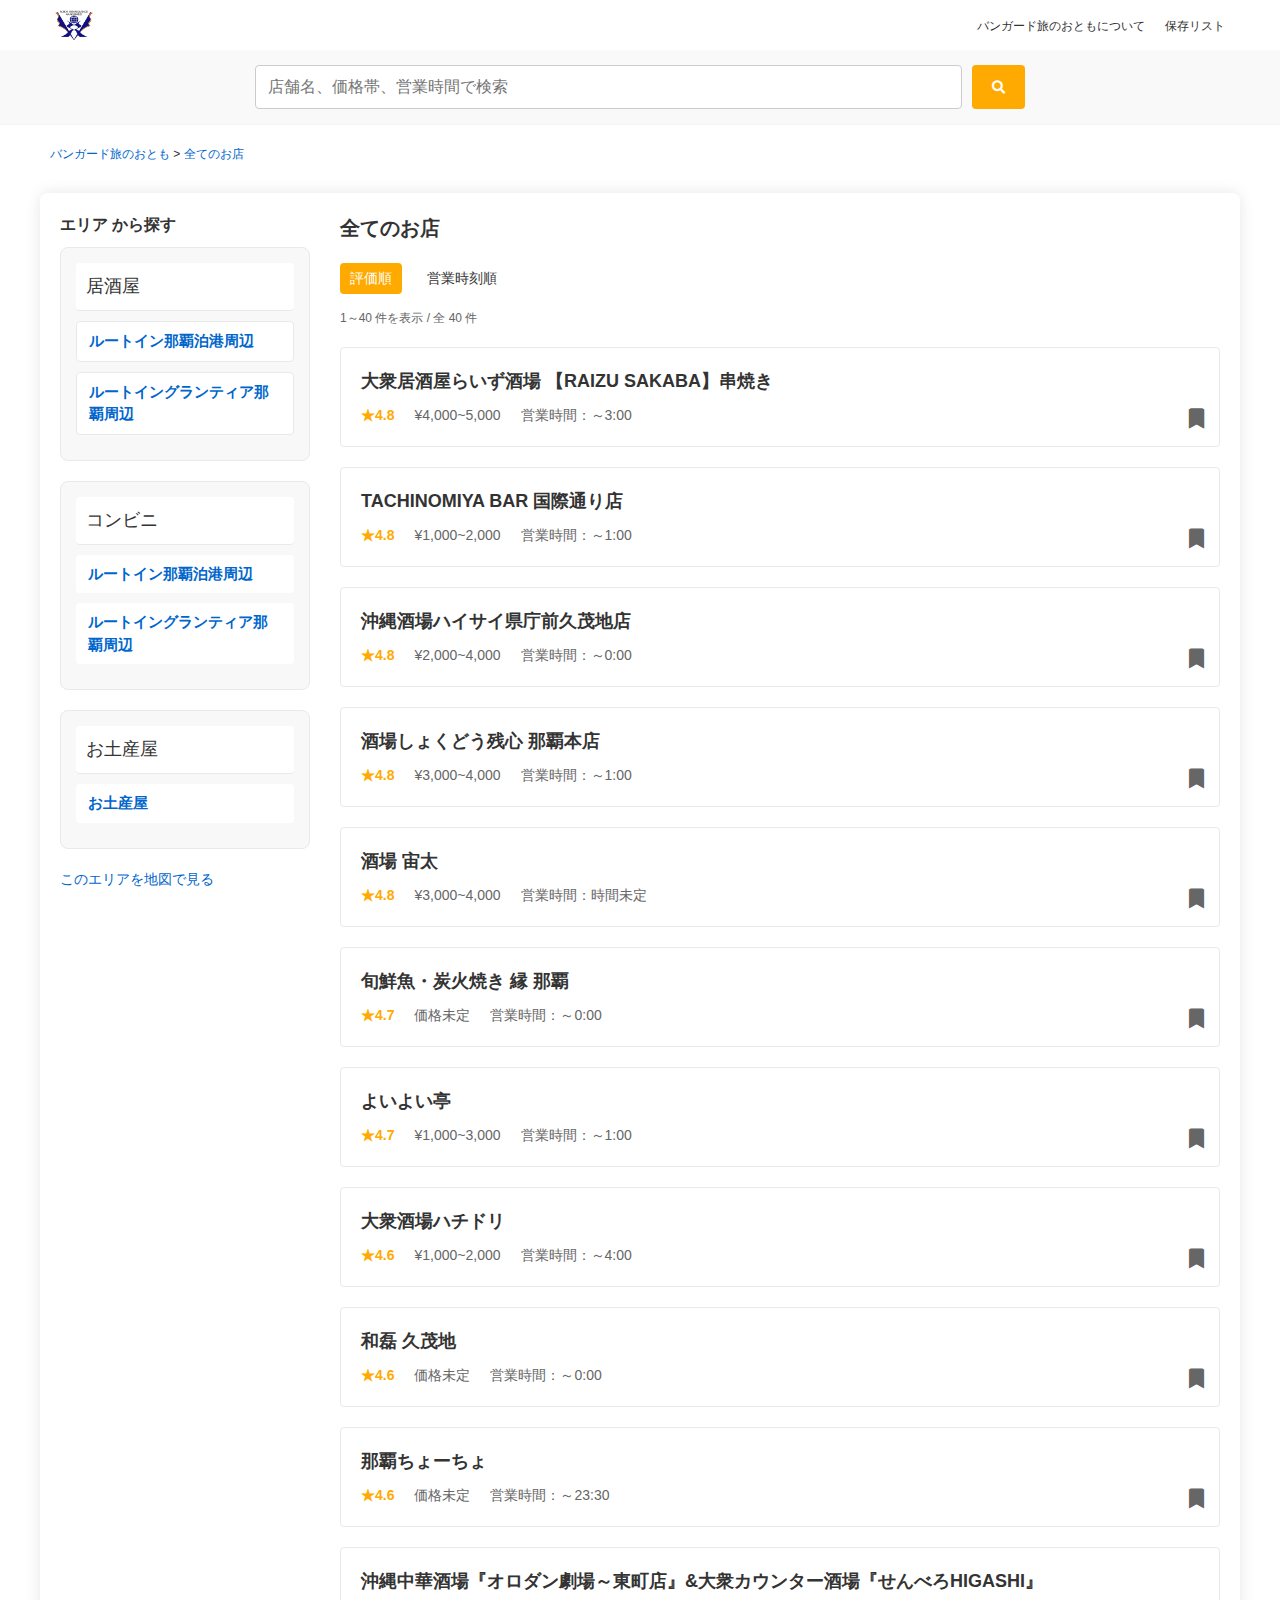
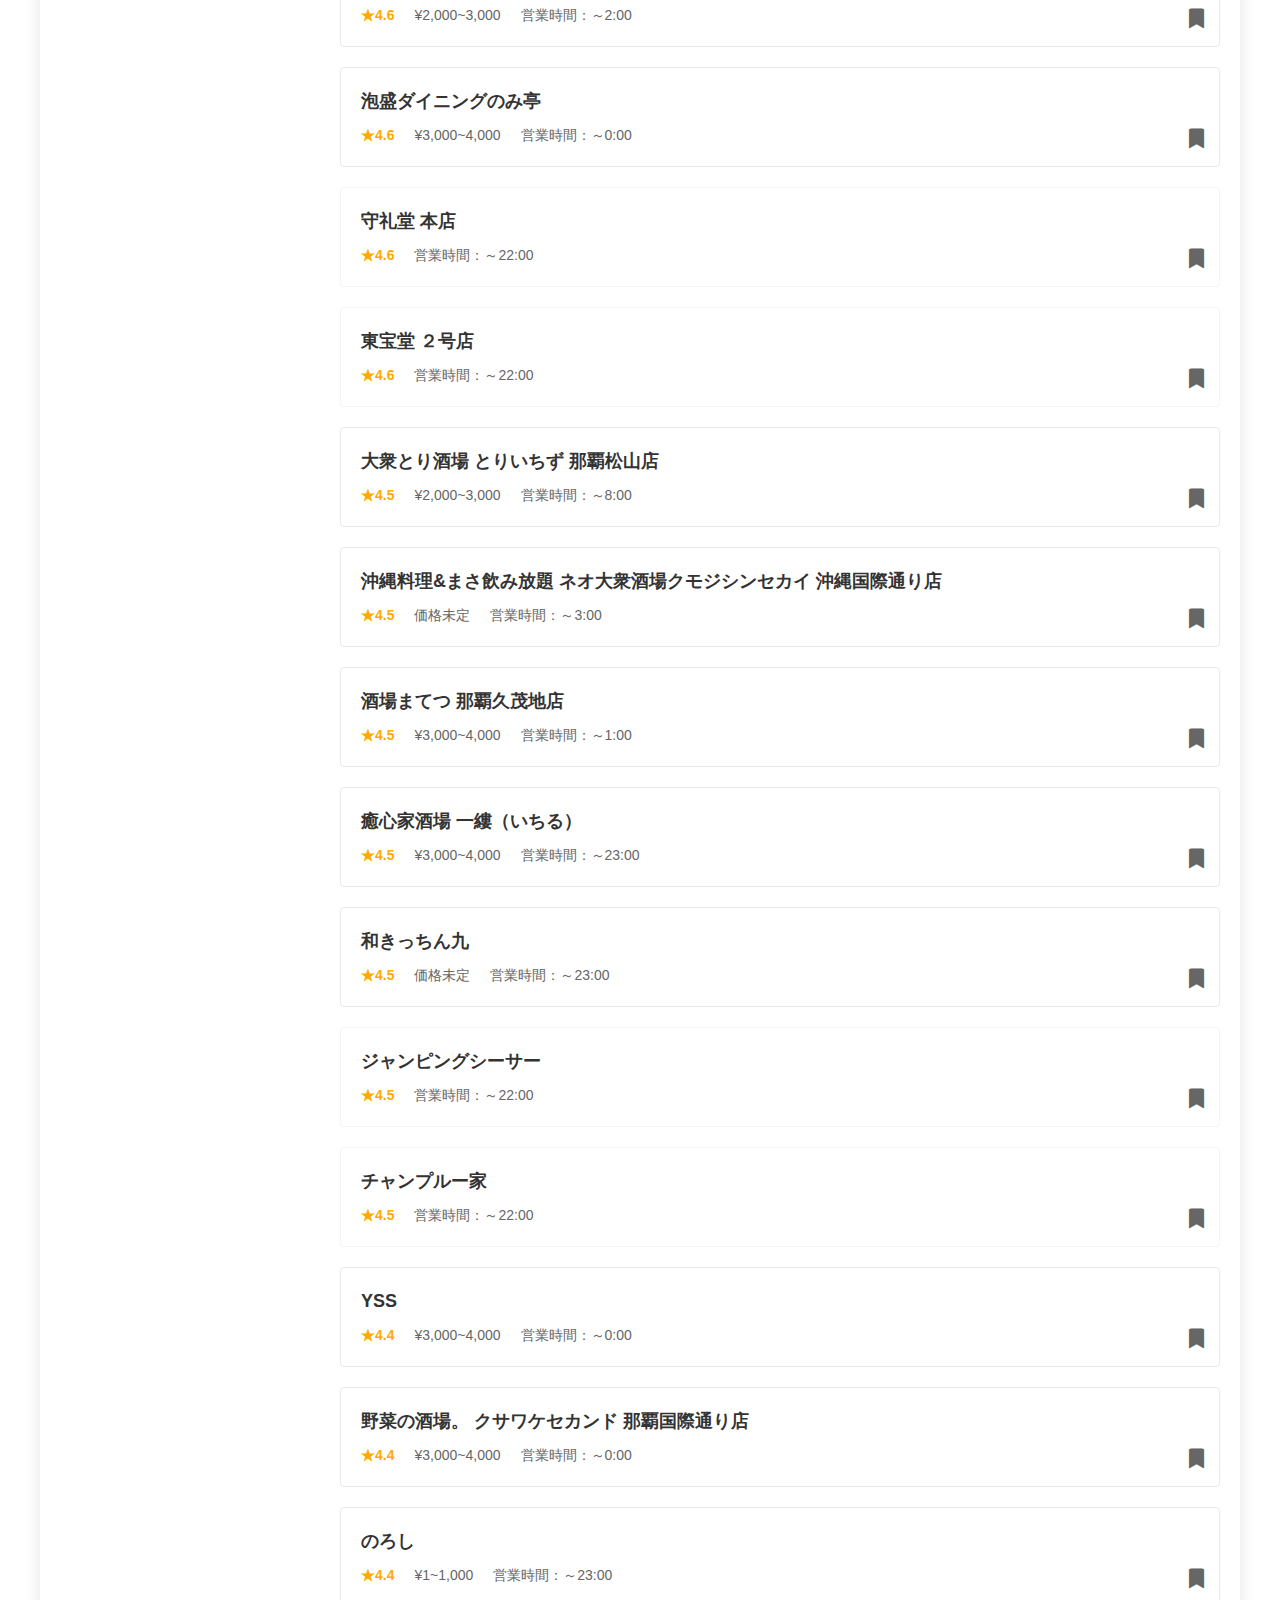
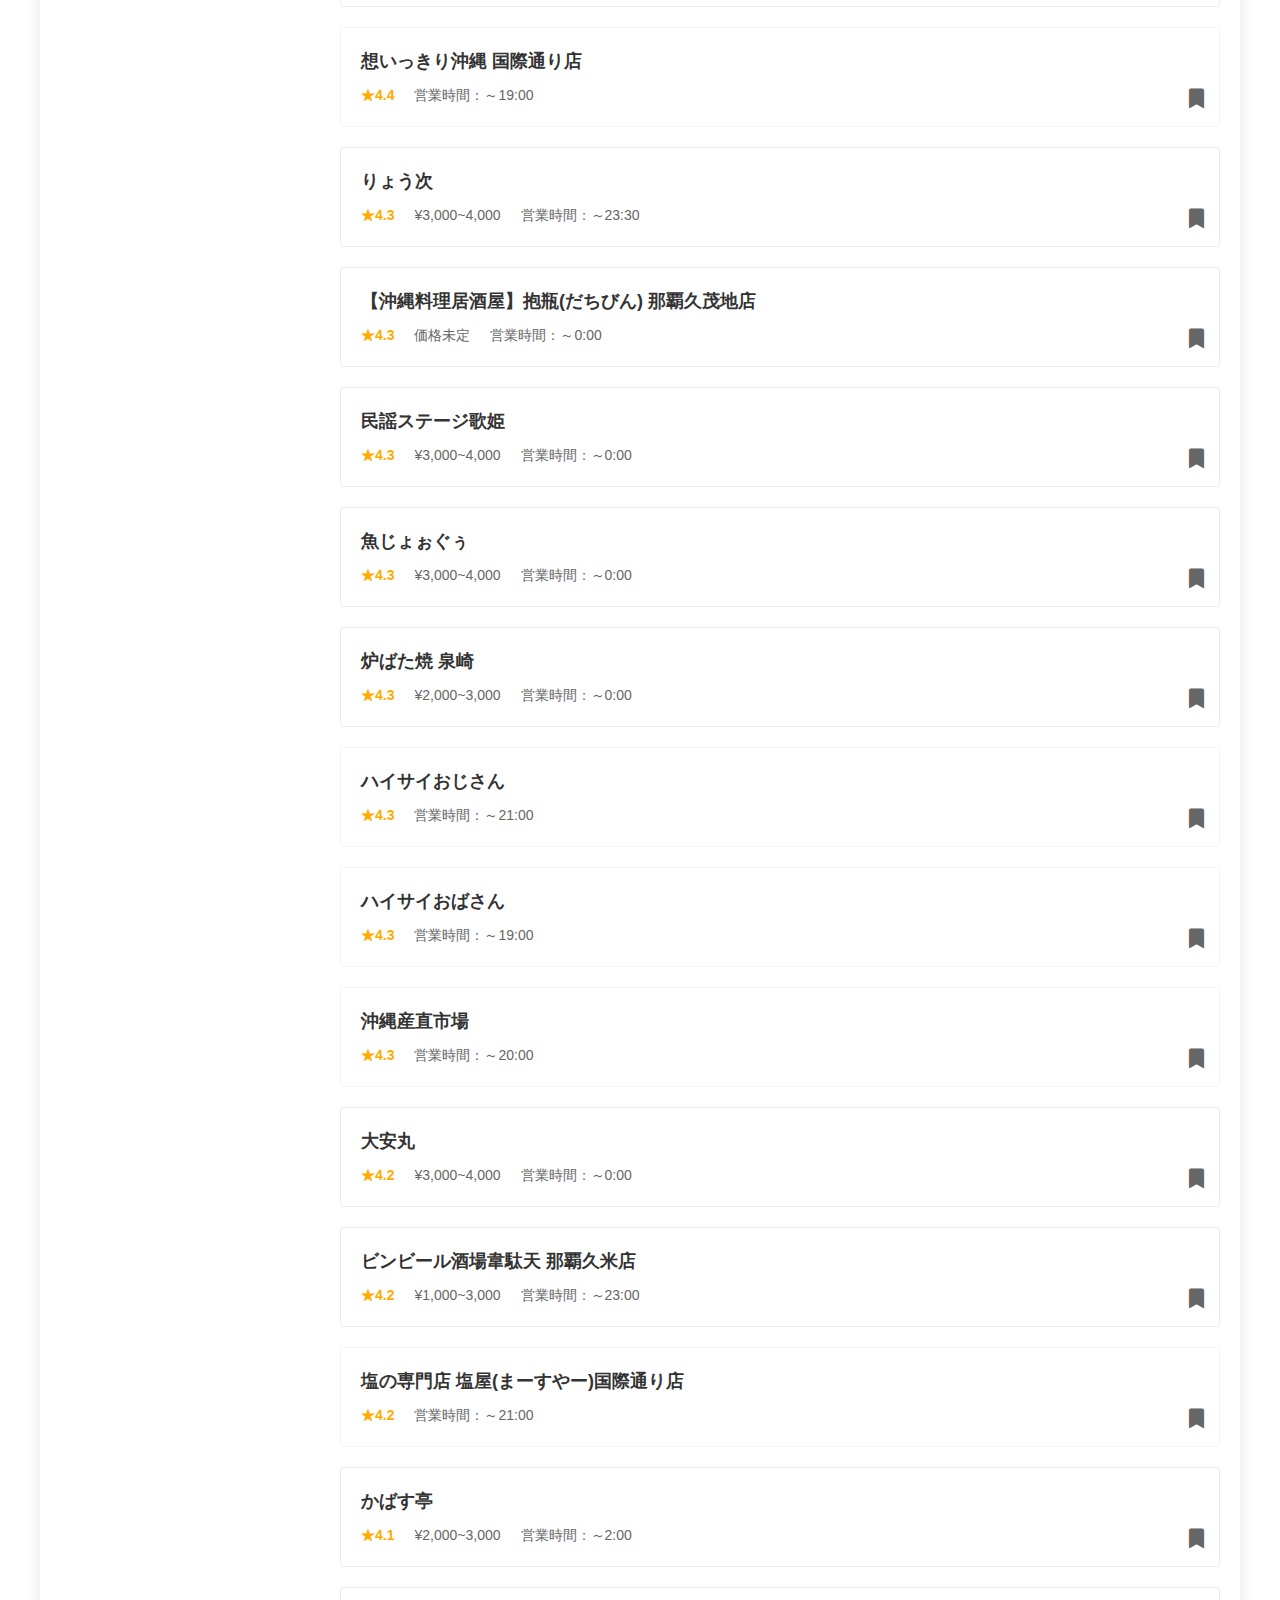
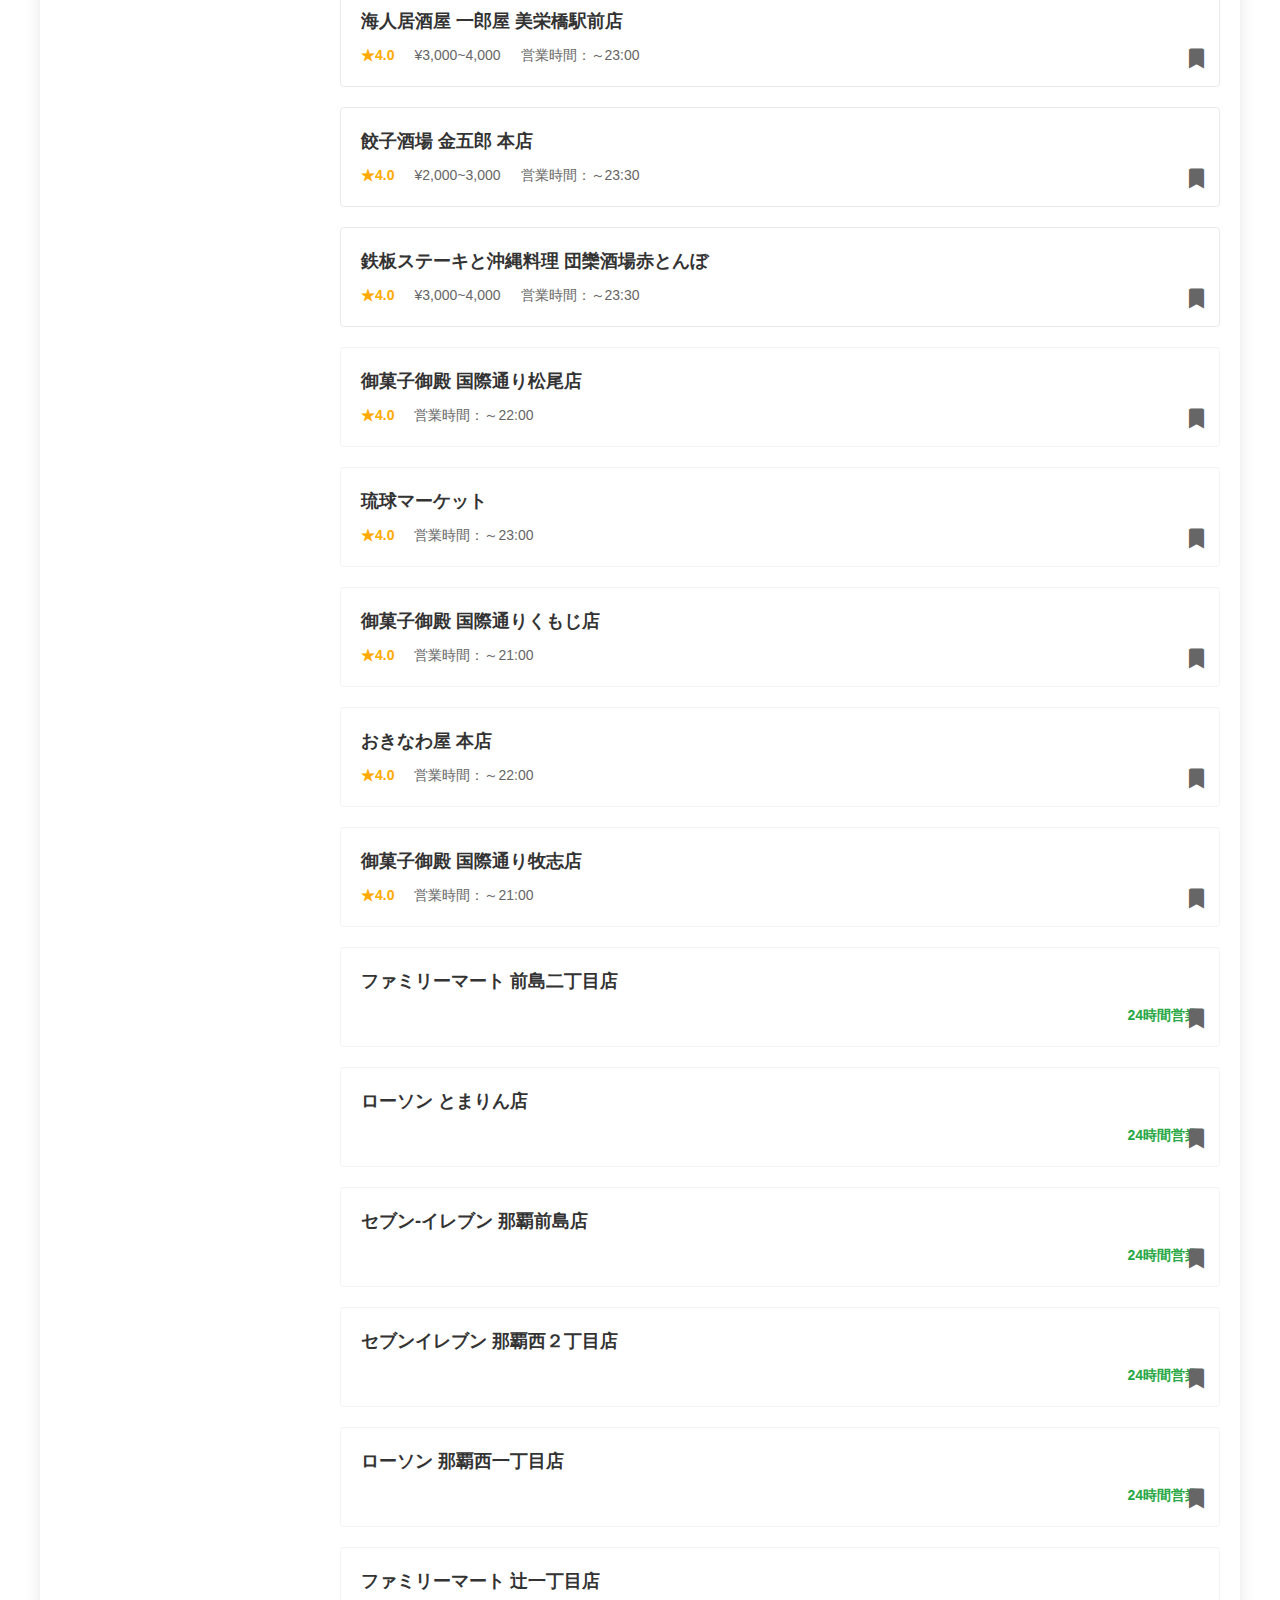
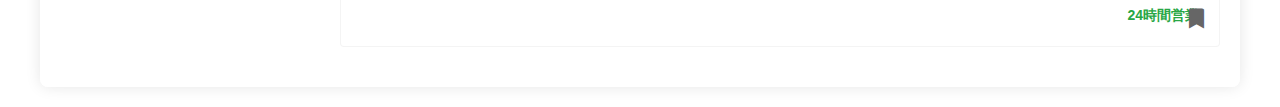
==== commit 4fcc9917: "Update index.html" ====
--- a/index.html
+++ b/index.html
@@ -539,6 +539,13 @@
                 link.addEventListener('click', function(e) {
                     e.preventDefault();
                     const selectedArea = this.getAttribute('data-area');
+                    
+                    // スマートフォンでの背景画像切り替え
+                    document.body.removeAttribute('data-selected-area');
+                    if (selectedArea === 'tomari' || selectedArea === 'grantia') {
+                        document.body.setAttribute('data-selected-area', selectedArea);
+                    }
+                    
                     filterRestaurants('area', selectedArea, this.textContent);
                 });
             });
--- a/css/style.css
+++ b/css/style.css
@@ -3,8 +3,17 @@
     margin: 0;
     padding: 0;
     box-sizing: border-box;
-}
-
+    -webkit-text-size-adjust: 100%;
+    -webkit-tap-highlight-color: rgba(0,0,0,0);
+}
+
+html {
+    font-size: 16px;
+    -webkit-text-size-adjust: 100%;
+    -ms-text-size-adjust: 100%;
+}
+
+/* PC用の背景設定 */
 body {
     font-family: "Hiragino Sans", "Hiragino Kaku Gothic ProN", Meiryo, sans-serif;
     font-size: 14px;
@@ -15,6 +24,8 @@
     background-position: center;
     background-attachment: fixed;
     min-height: 100vh;
+    -webkit-font-smoothing: antialiased;
+    -moz-osx-font-smoothing: grayscale;
 }
 
 /* レスポンシブ対応の基本設定 */
@@ -26,92 +37,6 @@
     max-width: 1200px;
     margin: 0 auto;
     padding: 0 15px;
-}
-
-/* ヘッダー */
-header {
-    background-color: rgba(255, 255, 255, 0.85);
-    border-bottom: 1px solid rgba(233, 233, 233, 0.5);
-}
-
-.header-top {
-    display: flex;
-    justify-content: space-between;
-    align-items: center;
-    padding: 10px 20px;
-    max-width: 1200px;
-    margin: 0 auto;
-}
-
-.logo img {
-    height: 30px;
-}
-
-.header-right nav ul {
-    display: flex;
-    list-style: none;
-}
-
-.header-right nav ul li {
-    margin-left: 20px;
-}
-
-.header-right nav ul li a {
-    text-decoration: none;
-    color: #333;
-    font-size: 12px;
-}
-
-/* 検索バー */
-.search-bar {
-    background-color: rgba(248, 248, 248, 0.85);
-    padding: 15px 20px;
-}
-
-.search-bar form {
-    display: flex;
-    flex-wrap: wrap;
-    gap: 10px;
-}
-
-.search-bar input,
-.search-bar select {
-    padding: 8px 12px;
-    border: 1px solid #ccc;
-    border-radius: 4px;
-}
-
-.search-area,
-.search-keyword {
-    flex: 2 1 200px;
-}
-
-.search-date,
-.search-time,
-.search-people,
-.search-options {
-    flex: 1 1 150px;
-}
-
-.clear-button {
-    position: absolute;
-    right: 10px;
-    top: 50%;
-    transform: translateY(-50%);
-    background: none;
-    border: none;
-    color: #999;
-    cursor: pointer;
-}
-
-.search-button {
-    flex: 0 0 auto;
-    background-color: #FA0;
-    color: white;
-    border: none;
-    padding: 0 20px;
-    border-radius: 4px;
-    cursor: pointer;
 }
 
 /* メインコンテンツ */
@@ -126,6 +51,376 @@
     box-shadow: 0 0 15px rgba(0, 0, 0, 0.1);
 }
 
+/* 画像の最適化 */
+img {
+    max-width: 100%;
+    height: auto;
+    display: block;
+}
+
+/* ヘッダー */
+header {
+    background-color: rgba(255, 255, 255, 0.85);
+    border-bottom: 1px solid rgba(233, 233, 233, 0.5);
+}
+
+.header-top {
+    display: flex;
+    justify-content: space-between;
+    align-items: center;
+    padding: 10px 20px;
+    max-width: 1200px;
+    margin: 0 auto;
+}
+
+.logo img {
+    height: 30px;
+}
+
+.header-right nav ul {
+    display: flex;
+    list-style: none;
+}
+
+.header-right nav ul li {
+    margin-left: 20px;
+}
+
+.header-right nav ul li a {
+    text-decoration: none;
+    color: #333;
+    font-size: 12px;
+}
+
+/* 検索バー */
+.search-bar {
+    background-color: rgba(248, 248, 248, 0.85);
+    padding: 15px 20px;
+}
+
+.search-bar form {
+    display: flex;
+    gap: 10px;
+    max-width: 800px;
+    margin: 0 auto;
+}
+
+.search-keyword {
+    flex: 1;
+}
+
+.search-keyword input {
+    width: 100%;
+    padding: 12px;
+    border: 1px solid #ccc;
+    border-radius: 4px;
+    font-size: 16px;
+}
+
+.search-button {
+    background-color: #FA0;
+    color: white;
+    border: none;
+    padding: 0 20px;
+    border-radius: 4px;
+    cursor: pointer;
+    transition: background-color 0.3s;
+}
+
+.search-button:hover {
+    background-color: #ff9900;
+}
+
+/* レスポンシブ対応 */
+@media screen and (max-width: 1024px) {
+    html {
+        font-size: 14px;
+    }
+
+    .content-wrapper {
+        flex-direction: column;
+    }
+
+    .sidebar {
+        width: 100%;
+        margin-bottom: 20px;
+    }
+
+    .header-right nav ul {
+        flex-wrap: wrap;
+        justify-content: center;
+        gap: 10px;
+    }
+
+    .header-right nav ul li {
+        margin: 5px;
+    }
+}
+
+/* スマートフォン用のメディアクエリ */
+@media screen and (max-width: 768px) {
+    html {
+        font-size: 12px;
+    }
+
+    body {
+        background-image: url('../images/sunset-beach.jpg'); /* 新しい背景画像 */
+        background-size: cover;
+        background-position: center;
+        background-attachment: scroll;
+        -webkit-overflow-scrolling: touch;
+    }
+
+    /* 背景画像の上に半透明のオーバーレイを追加 */
+    body::before {
+        content: '';
+        position: fixed;
+        top: 0;
+        left: 0;
+        width: 100%;
+        height: 100%;
+        background: rgba(255, 255, 255, 0.1);
+        z-index: -1;
+    }
+
+    .content-wrapper {
+        background-color: rgba(255, 255, 255, 0.9);
+    }
+
+    .header-top {
+        flex-direction: column;
+        align-items: center;
+        text-align: center;
+        padding: max(10px, env(safe-area-inset-top)) max(15px, env(safe-area-inset-right)) 10px max(15px, env(safe-area-inset-left));
+    }
+
+    .search-bar {
+        padding: 10px max(15px, env(safe-area-inset-right)) 10px max(15px, env(safe-area-inset-left));
+    }
+
+    .search-bar form {
+        flex-direction: column;
+        gap: 10px;
+    }
+
+    .restaurant-info {
+        flex-direction: column;
+        align-items: flex-start;
+        gap: 5px;
+    }
+
+    .restaurant-name {
+        font-size: 1.2rem;
+    }
+
+    .restaurant-info {
+        font-size: 1rem;
+    }
+
+    .result-tabs {
+        justify-content: center;
+        flex-wrap: wrap;
+    }
+
+    .result-tabs a {
+        padding: 8px 15px;
+        font-size: 1rem;
+    }
+}
+
+@media screen and (max-width: 480px) {
+    .header-right nav ul {
+        flex-direction: column;
+        align-items: center;
+    }
+
+    .header-right nav ul li {
+        margin: 5px 0;
+        width: 100%;
+        text-align: center;
+    }
+
+    .result-count {
+        text-align: center;
+        font-size: 0.9rem;
+    }
+
+    .restaurant-item {
+        margin-bottom: 15px;
+        padding: 12px;
+    }
+
+    .save-button {
+        font-size: 18px;
+        padding: 8px;
+    }
+}
+
+/* iPhoneノッチ対応 */
+@supports (padding: max(0px)) {
+    .header-top {
+        padding-left: max(15px, env(safe-area-inset-left));
+        padding-right: max(15px, env(safe-area-inset-right));
+        padding-top: max(10px, env(safe-area-inset-top));
+    }
+
+    .search-bar {
+        padding-left: max(15px, env(safe-area-inset-left));
+        padding-right: max(15px, env(safe-area-inset-right));
+    }
+
+    .content-wrapper {
+        padding-bottom: max(20px, env(safe-area-inset-bottom));
+    }
+}
+
+/* タッチデバイス最適化 */
+@media (hover: none) {
+    .restaurant-item {
+        -webkit-tap-highlight-color: transparent;
+    }
+
+    .save-button {
+        min-width: 44px;
+        min-height: 44px;
+        display: flex;
+        align-items: center;
+        justify-content: center;
+    }
+}
+
+/* 高DPIディスプレイ対応 */
+@media (-webkit-min-device-pixel-ratio: 2), (min-resolution: 192dpi) {
+    body {
+        -webkit-font-smoothing: antialiased;
+        -moz-osx-font-smoothing: grayscale;
+    }
+}
+
+/* メインコンテンツ */
+.main-content {
+    flex: 1;
+}
+
+.main-content h1 {
+    font-size: 20px;
+    margin-bottom: 20px;
+}
+
+.result-tabs {
+    display: flex;
+    gap: 15px;
+    margin-bottom: 15px;
+}
+
+.result-tabs a {
+    text-decoration: none;
+    color: #333;
+    padding: 5px 10px;
+}
+
+.result-tabs a.active {
+    background-color: #FA0;
+    color: white;
+    border-radius: 4px;
+}
+
+.result-count {
+    color: #666;
+    font-size: 12px;
+}
+
+/* 店舗一覧 */
+.restaurant-list {
+    margin-top: 20px;
+}
+
+.restaurant-item {
+    border: 1px solid rgba(233, 233, 233, 0.5);
+    padding: 20px;
+    margin-bottom: 20px;
+    border-radius: 4px;
+    background-color: rgba(255, 255, 255, 0.7);
+    cursor: pointer;
+    transition: all 0.3s ease;
+    position: relative;
+}
+
+/* 居酒屋店舗の背景設定 */
+[data-area="tomari"], [data-area="grantia"] {
+    position: relative;
+    background-color: #fff;
+    border: 1px solid #e9e9e9;
+}
+
+[data-area="tomari"]::before, [data-area="grantia"]::before {
+    display: none;
+}
+
+[data-area="tomari"] .restaurant-name,
+[data-area="grantia"] .restaurant-name {
+    position: relative;
+    color: #333;
+}
+
+[data-area="tomari"] .restaurant-info,
+[data-area="grantia"] .restaurant-info {
+    position: relative;
+    color: #666;
+}
+
+[data-area="tomari"] .restaurant-price,
+[data-area="grantia"] .restaurant-price,
+[data-area="tomari"] .restaurant-hours,
+[data-area="grantia"] .restaurant-hours {
+    color: #666;
+}
+
+.restaurant-item:hover {
+    box-shadow: 0 4px 12px rgba(0,0,0,0.15);
+    transform: translateY(-2px);
+    background-color: rgba(255, 255, 255, 0.9);
+}
+
+.restaurant-name {
+    font-size: 18px;
+    font-weight: bold;
+    margin-bottom: 10px;
+}
+
+.restaurant-info {
+    display: flex;
+    gap: 20px;
+    color: #666;
+    font-size: 14px;
+    margin-top: 10px;
+}
+
+.restaurant-rating {
+    color: #FA0;
+    font-weight: bold;
+}
+
+.restaurant-price {
+    color: #666;
+}
+
+.restaurant-hours {
+    color: #666;
+}
+
+/* コンビニ用のスタイル */
+[data-area="tomari-conv"] .restaurant-info,
+[data-area="grantia-conv"] .restaurant-info {
+    justify-content: flex-end;
+}
+
+[data-area="tomari-conv"] .restaurant-hours,
+[data-area="grantia-conv"] .restaurant-hours {
+    color: #28a745;
+    font-weight: bold;
+}
+
 /* パンくずリスト */
 .breadcrumb {
     max-width: 1200px;
@@ -215,218 +510,24 @@
     text-decoration: none;
 }
 
-/* メインコンテンツ */
-.main-content {
-    flex: 1;
-}
-
-.main-content h1 {
+.save-button {
+    position: absolute;
+    bottom: 10px;
+    right: 10px;
+    background: none;
+    border: none;
+    cursor: pointer;
+    color: #666;
     font-size: 20px;
-    margin-bottom: 20px;
-}
-
-.result-tabs {
-    display: flex;
-    gap: 15px;
-    margin-bottom: 15px;
-}
-
-.result-tabs a {
-    text-decoration: none;
-    color: #333;
-    padding: 5px 10px;
-}
-
-.result-tabs a.active {
-    background-color: #FA0;
-    color: white;
-    border-radius: 4px;
-}
-
-.result-count {
-    color: #666;
-    font-size: 12px;
-}
-
-/* 店舗一覧 */
-.restaurant-list {
-    margin-top: 20px;
-}
-
-.restaurant-item {
-    border: 1px solid rgba(233, 233, 233, 0.5);
-    padding: 20px;
-    margin-bottom: 20px;
-    border-radius: 4px;
-    background-color: rgba(255, 255, 255, 0.7);
-}
-
-/* 居酒屋店舗の背景設定 */
-[data-area="tomari"], [data-area="grantia"] {
-    position: relative;
-    background-color: #fff;
-    border: 1px solid #e9e9e9;
-}
-
-[data-area="tomari"]::before, [data-area="grantia"]::before {
-    display: none;
-}
-
-[data-area="tomari"] .restaurant-name,
-[data-area="grantia"] .restaurant-name {
-    position: relative;
-    color: #333;
-}
-
-[data-area="tomari"] .restaurant-info,
-[data-area="grantia"] .restaurant-info {
-    position: relative;
-    color: #666;
-}
-
-[data-area="tomari"] .restaurant-price,
-[data-area="grantia"] .restaurant-price,
-[data-area="tomari"] .restaurant-hours,
-[data-area="grantia"] .restaurant-hours {
-    color: #666;
-}
-
-.restaurant-item:hover {
-    box-shadow: 0 2px 8px rgba(0,0,0,0.1);
-}
-
-.restaurant-name {
-    font-size: 18px;
-    font-weight: bold;
-    margin-bottom: 10px;
-}
-
-.restaurant-info {
-    display: flex;
-    gap: 20px;
-    color: #666;
-    font-size: 14px;
-    margin-top: 10px;
-}
-
-.restaurant-rating {
+    padding: 5px;
+    transition: all 0.3s ease;
+}
+
+.save-button:hover {
     color: #FA0;
-    font-weight: bold;
-}
-
-.restaurant-price {
-    color: #666;
-}
-
-.restaurant-hours {
-    color: #666;
-}
-
-/* コンビニ用のスタイル */
-[data-area="tomari-conv"] .restaurant-info,
-[data-area="grantia-conv"] .restaurant-info {
-    justify-content: flex-end;
-}
-
-[data-area="tomari-conv"] .restaurant-hours,
-[data-area="grantia-conv"] .restaurant-hours {
-    color: #28a745;
-    font-weight: bold;
-}
-
-/* タブレット用メディアクエリ */
-@media screen and (max-width: 1024px) {
-    .content-wrapper {
-        flex-direction: column;
-    }
-
-    .sidebar {
-        width: 100%;
-        margin-bottom: 20px;
-    }
-
-    .header-right nav ul {
-        flex-wrap: wrap;
-        justify-content: center;
-        gap: 10px;
-    }
-
-    .header-right nav ul li {
-        margin: 5px;
-    }
-}
-
-/* スマートフォン用メディアクエリ */
-@media screen and (max-width: 768px) {
-    body {
-        background-size: 100% 100%;
-        background-attachment: scroll;
-        background-position: center top;
-    }
-
-    .header-top {
-        flex-direction: column;
-        align-items: center;
-        text-align: center;
-    }
-
-    .header-left {
-        margin-bottom: 10px;
-    }
-
-    .search-bar form {
-        flex-direction: column;
-    }
-
-    .search-area,
-    .search-keyword,
-    .search-date,
-    .search-time,
-    .search-people,
-    .search-options {
-        width: 100%;
-        flex: 1 1 auto;
-    }
-
-    .restaurant-info {
-        flex-direction: column;
-        align-items: flex-start;
-        gap: 5px;
-    }
-
-    .restaurant-item {
-        padding: 15px;
-    }
-
-    .restaurant-name {
-        font-size: 16px;
-    }
-
-    .result-tabs {
-        justify-content: center;
-    }
-
-    .area-list > ul > li:first-child {
-        padding: 10px;
-    }
-}
-
-/* 小さいスマートフォン用メディアクエリ */
-@media screen and (max-width: 480px) {
-    .header-right nav ul {
-        flex-direction: column;
-        align-items: center;
-    }
-
-    .header-right nav ul li {
-        margin: 5px 0;
-    }
-
-    .result-count {
-        text-align: center;
-    }
-
-    .restaurant-item {
-        margin-bottom: 15px;
-    }
+    transform: scale(1.1);
+}
+
+.save-button.saved {
+    color: #FA0;
 } 
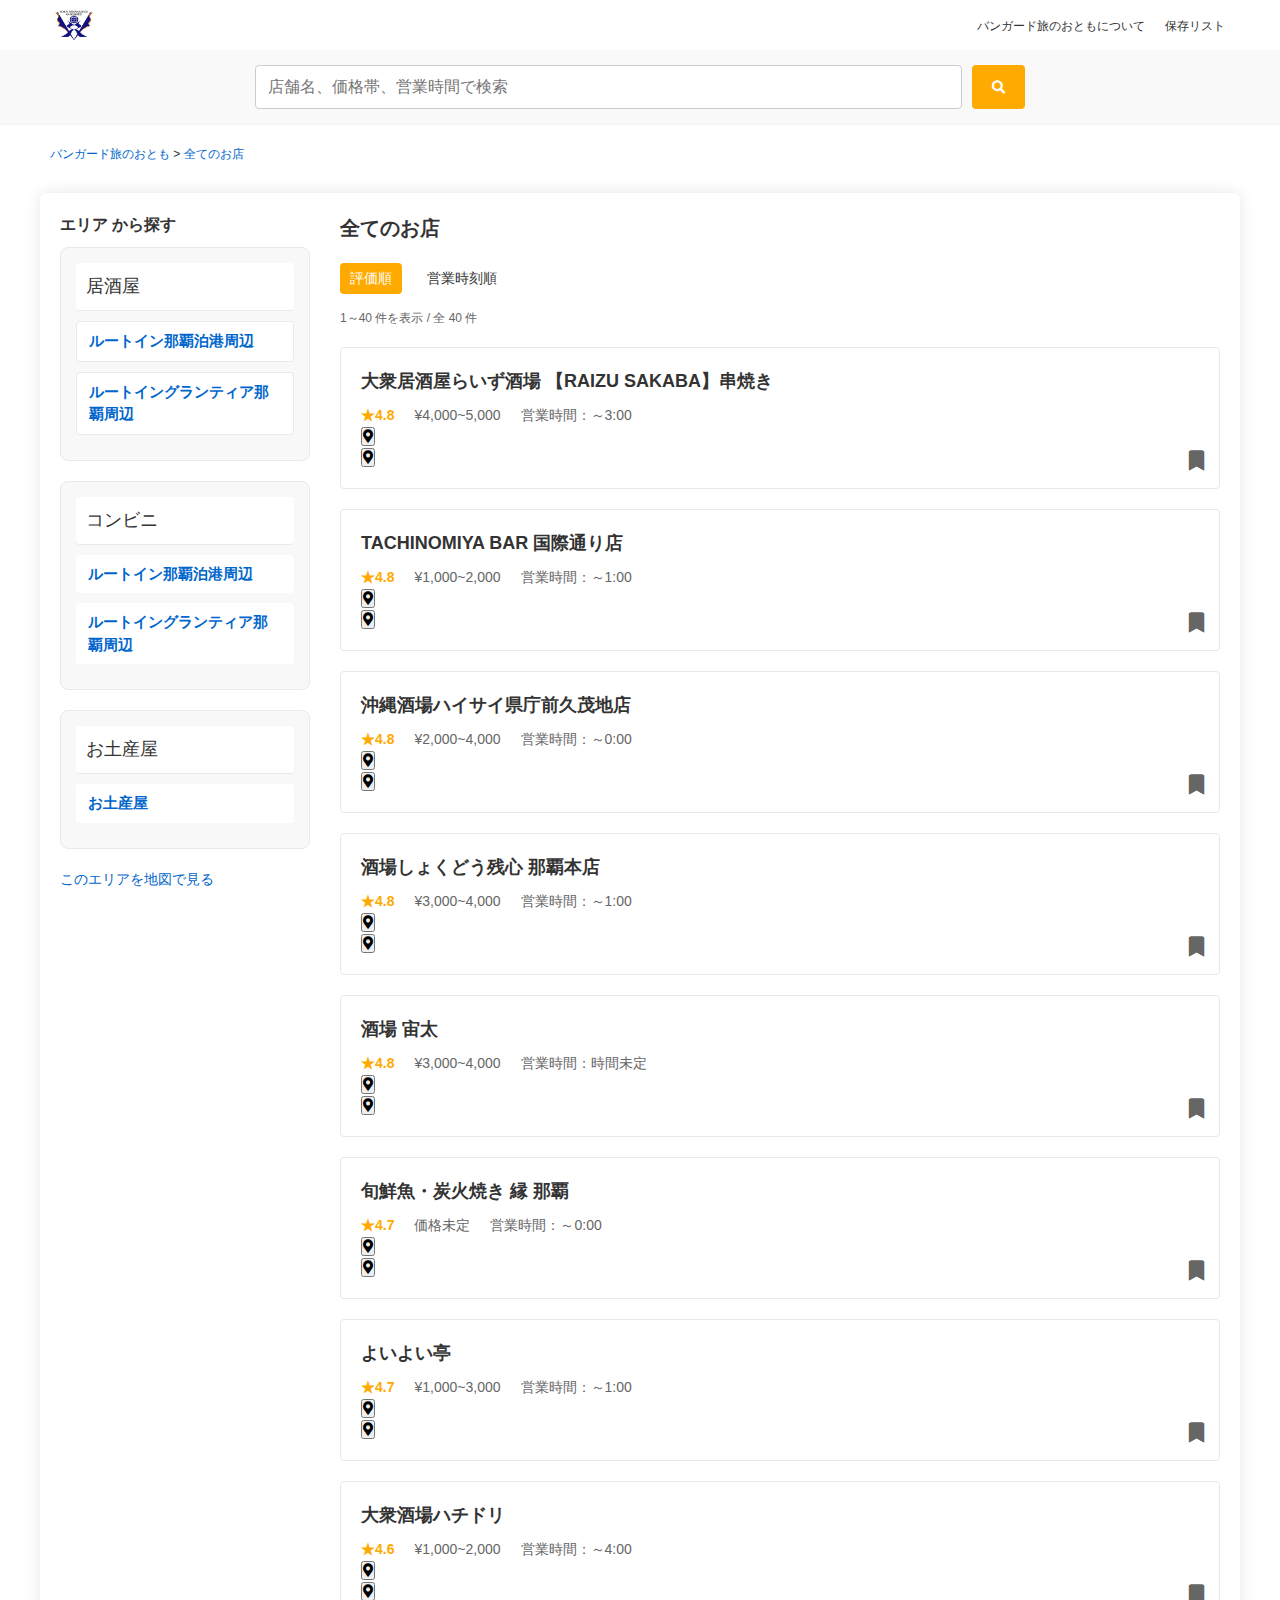
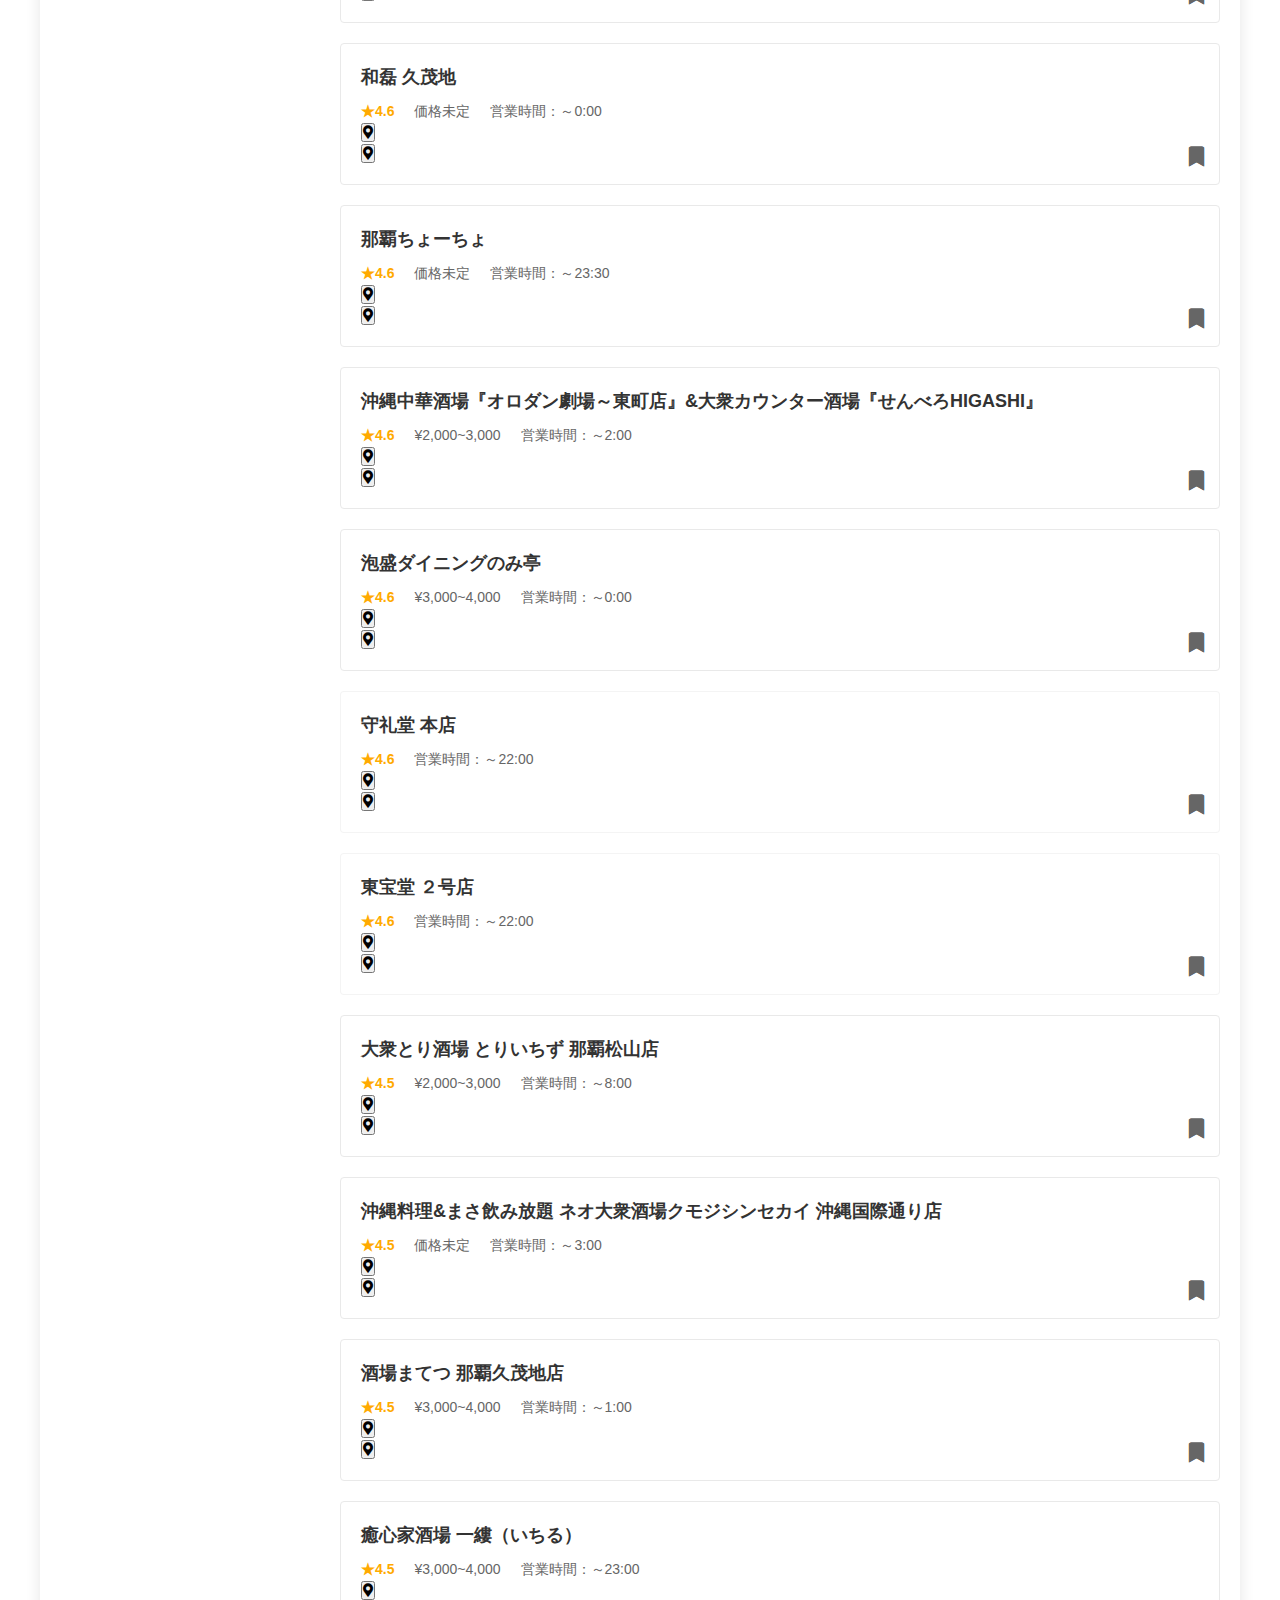
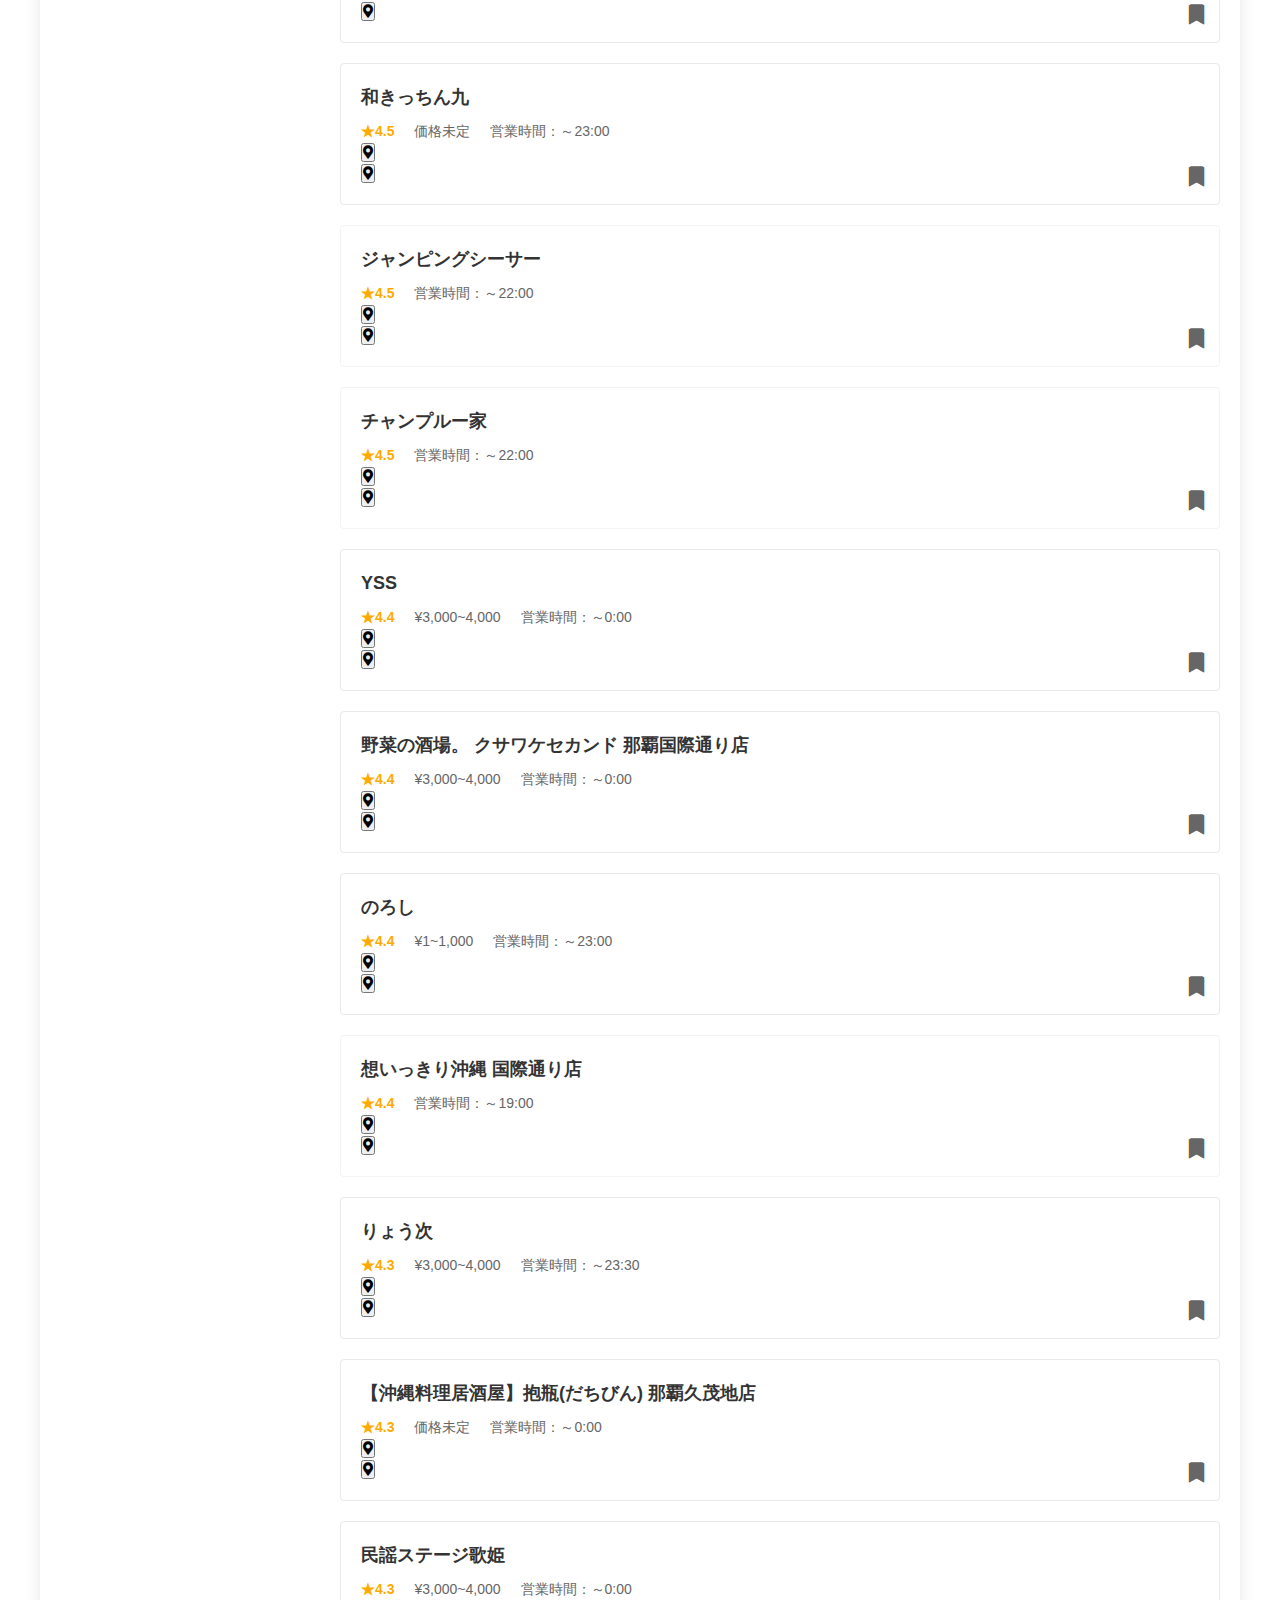
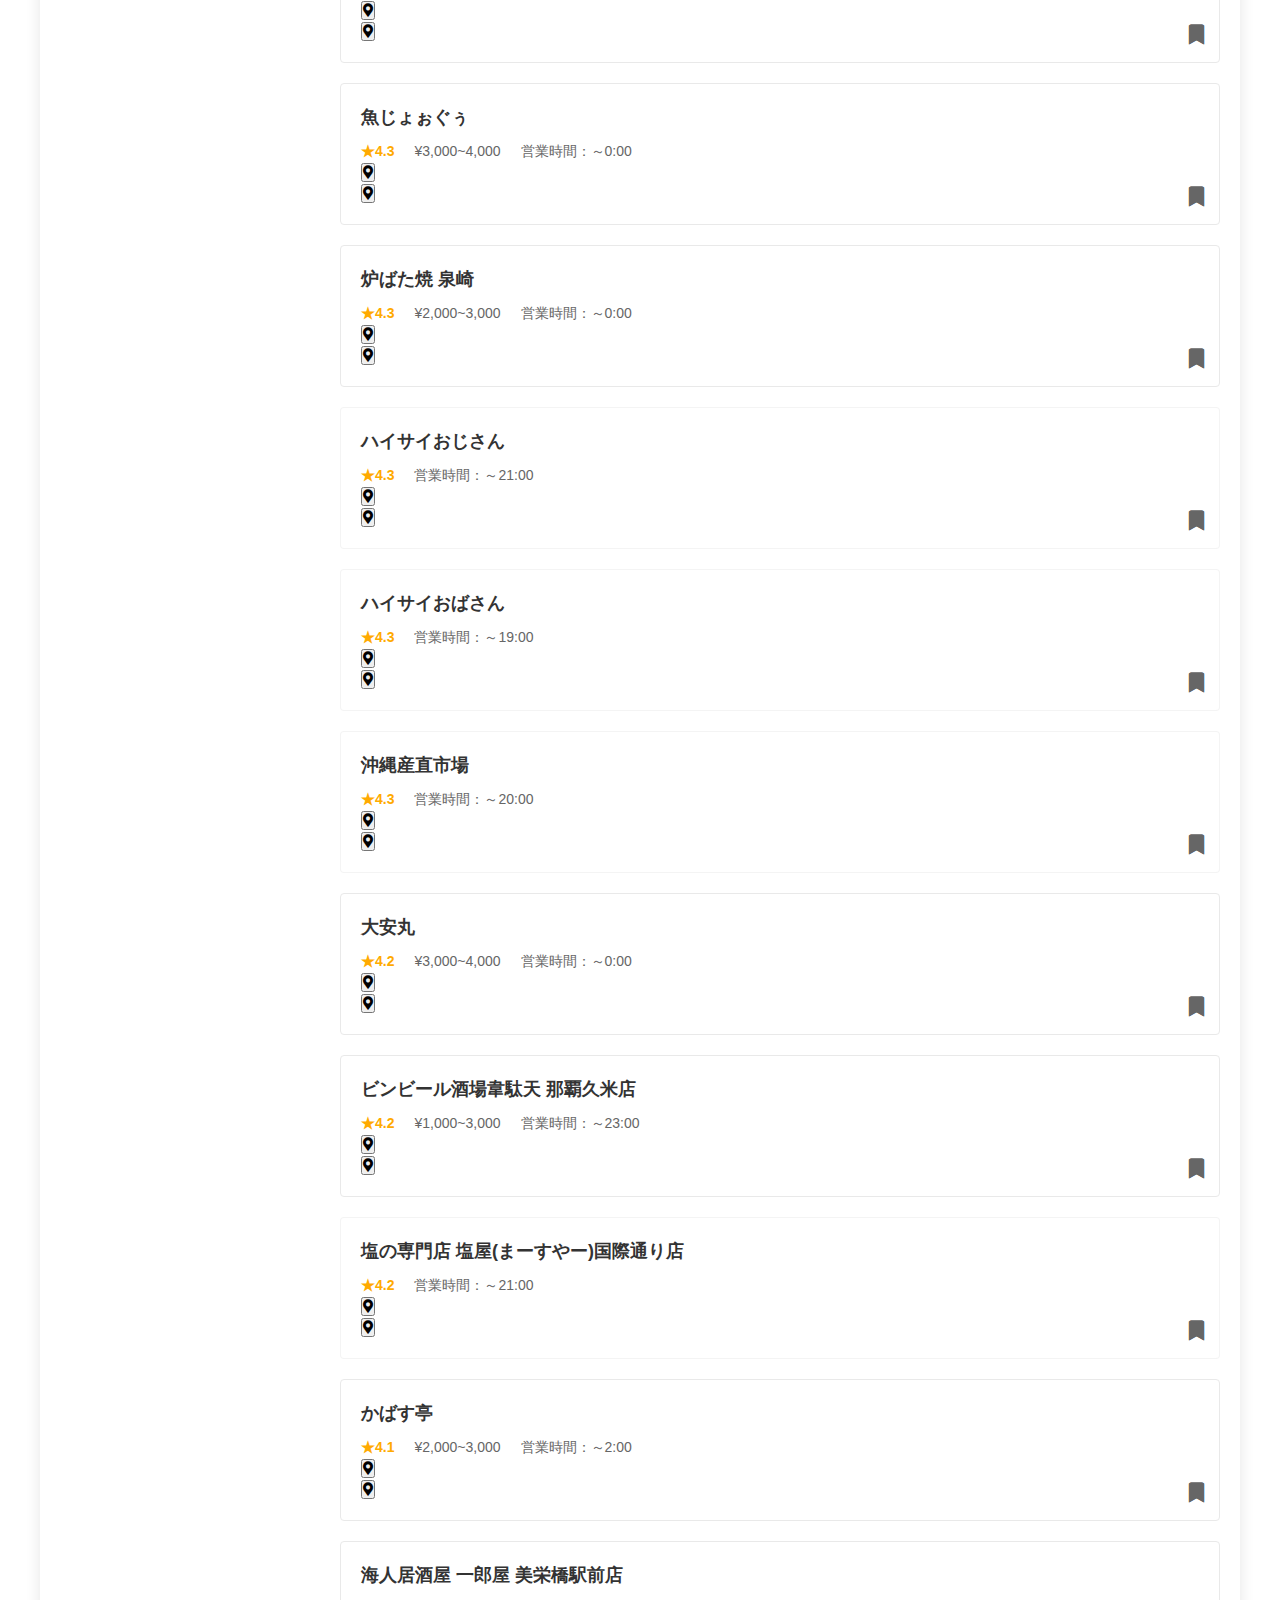
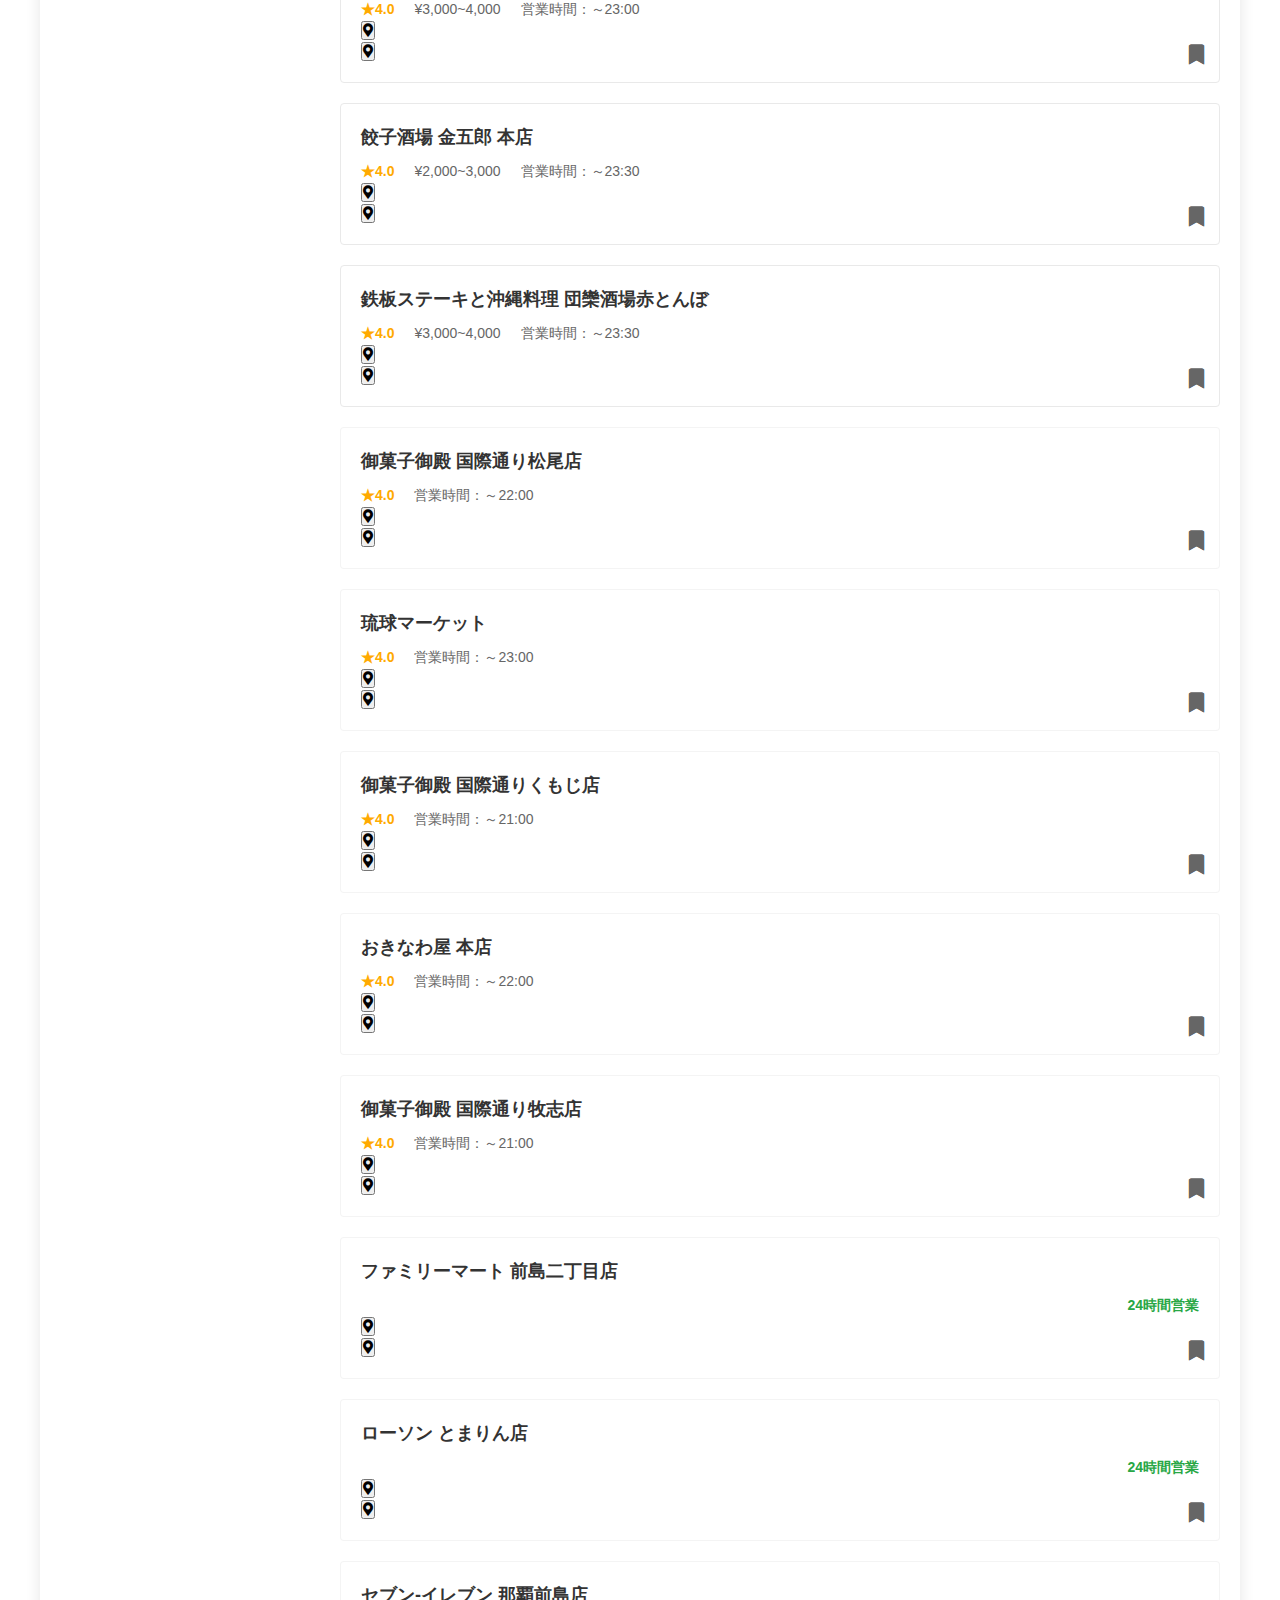
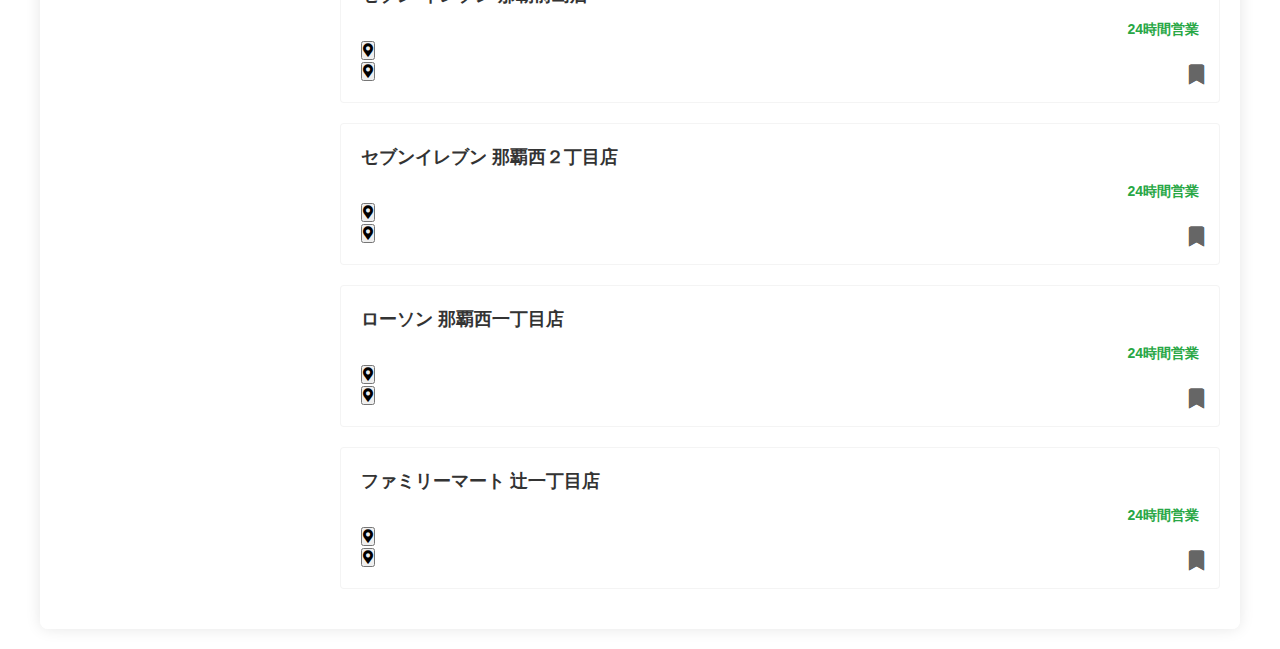
==== commit 842dff43: "Update index.html" ====
--- a/index.html
+++ b/index.html
@@ -95,9 +95,14 @@
                                 <span class="restaurant-price">¥4,000~5,000</span>
                                 <span class="restaurant-hours">営業時間：～3:00</span>
                             </div>
-                            <button class="save-button" onclick="event.stopPropagation()">
-                                <i class="fas fa-bookmark"></i>
-                            </button>
+                            <div class="action-buttons">
+                                <button class="map-button">
+                                    <i class="fas fa-map-marker-alt"></i>
+                                </button>
+                                <button class="save-button" onclick="event.stopPropagation()">
+                                    <i class="fas fa-bookmark"></i>
+                                </button>
+                            </div>
                         </div>
                         <div class="restaurant-item" data-area="tomari">
                             <div class="restaurant-name">TACHINOMIYA BAR 国際通り店</div>
@@ -106,6 +111,14 @@
                                 <span class="restaurant-price">¥1,000~2,000</span>
                                 <span class="restaurant-hours">営業時間：～1:00</span>
                             </div>
+                            <div class="action-buttons">
+                                <button class="map-button">
+                                    <i class="fas fa-map-marker-alt"></i>
+                                </button>
+                                <button class="save-button" onclick="event.stopPropagation()">
+                                    <i class="fas fa-bookmark"></i>
+                                </button>
+                            </div>
                         </div>
                         <div class="restaurant-item" data-area="tomari">
                             <div class="restaurant-name">沖縄酒場ハイサイ県庁前久茂地店</div>
@@ -114,6 +127,14 @@
                                 <span class="restaurant-price">¥2,000~4,000</span>
                                 <span class="restaurant-hours">営業時間：～0:00</span>
                             </div>
+                            <div class="action-buttons">
+                                <button class="map-button">
+                                    <i class="fas fa-map-marker-alt"></i>
+                                </button>
+                                <button class="save-button" onclick="event.stopPropagation()">
+                                    <i class="fas fa-bookmark"></i>
+                                </button>
+                            </div>
                         </div>
                         <div class="restaurant-item" data-area="tomari">
                             <div class="restaurant-name">酒場しょくどう残心 那覇本店</div>
@@ -121,6 +142,14 @@
                                 <span class="restaurant-rating">★4.8</span>
                                 <span class="restaurant-price">¥3,000~4,000</span>
                                 <span class="restaurant-hours">営業時間：～1:00</span>
+                            </div>
+                            <div class="action-buttons">
+                                <button class="map-button">
+                                    <i class="fas fa-map-marker-alt"></i>
+                                </button>
+                                <button class="save-button" onclick="event.stopPropagation()">
+                                    <i class="fas fa-bookmark"></i>
+                                </button>
                             </div>
                         </div>
                         <div class="restaurant-item" data-area="tomari">
@@ -130,6 +159,14 @@
                                 <span class="restaurant-price">価格未定</span>
                                 <span class="restaurant-hours">営業時間：～0:00</span>
                             </div>
+                            <div class="action-buttons">
+                                <button class="map-button">
+                                    <i class="fas fa-map-marker-alt"></i>
+                                </button>
+                                <button class="save-button" onclick="event.stopPropagation()">
+                                    <i class="fas fa-bookmark"></i>
+                                </button>
+                            </div>
                         </div>
                         <div class="restaurant-item" data-area="tomari">
                             <div class="restaurant-name">大衆酒場ハチドリ</div>
@@ -138,6 +175,14 @@
                                 <span class="restaurant-price">¥1,000~2,000</span>
                                 <span class="restaurant-hours">営業時間：～4:00</span>
                             </div>
+                            <div class="action-buttons">
+                                <button class="map-button">
+                                    <i class="fas fa-map-marker-alt"></i>
+                                </button>
+                                <button class="save-button" onclick="event.stopPropagation()">
+                                    <i class="fas fa-bookmark"></i>
+                                </button>
+                            </div>
                         </div>
                         <div class="restaurant-item" data-area="tomari">
                             <div class="restaurant-name">和磊 久茂地</div>
@@ -146,6 +191,14 @@
                                 <span class="restaurant-price">価格未定</span>
                                 <span class="restaurant-hours">営業時間：～0:00</span>
                             </div>
+                            <div class="action-buttons">
+                                <button class="map-button">
+                                    <i class="fas fa-map-marker-alt"></i>
+                                </button>
+                                <button class="save-button" onclick="event.stopPropagation()">
+                                    <i class="fas fa-bookmark"></i>
+                                </button>
+                            </div>
                         </div>
                         <div class="restaurant-item" data-area="tomari">
                             <div class="restaurant-name">那覇ちょーちょ</div>
@@ -154,6 +207,14 @@
                                 <span class="restaurant-price">価格未定</span>
                                 <span class="restaurant-hours">営業時間：～23:30</span>
                             </div>
+                            <div class="action-buttons">
+                                <button class="map-button">
+                                    <i class="fas fa-map-marker-alt"></i>
+                                </button>
+                                <button class="save-button" onclick="event.stopPropagation()">
+                                    <i class="fas fa-bookmark"></i>
+                                </button>
+                            </div>
                         </div>
                         <div class="restaurant-item" data-area="tomari">
                             <div class="restaurant-name">大衆とり酒場 とりいちず 那覇松山店</div>
@@ -162,6 +223,14 @@
                                 <span class="restaurant-price">¥2,000~3,000</span>
                                 <span class="restaurant-hours">営業時間：～8:00</span>
                             </div>
+                            <div class="action-buttons">
+                                <button class="map-button">
+                                    <i class="fas fa-map-marker-alt"></i>
+                                </button>
+                                <button class="save-button" onclick="event.stopPropagation()">
+                                    <i class="fas fa-bookmark"></i>
+                                </button>
+                            </div>
                         </div>
                         <div class="restaurant-item" data-area="tomari">
                             <div class="restaurant-name">沖縄料理&まさ飲み放題 ネオ大衆酒場クモジシンセカイ 沖縄国際通り店</div>
@@ -170,6 +239,14 @@
                                 <span class="restaurant-price">価格未定</span>
                                 <span class="restaurant-hours">営業時間：～3:00</span>
                             </div>
+                            <div class="action-buttons">
+                                <button class="map-button">
+                                    <i class="fas fa-map-marker-alt"></i>
+                                </button>
+                                <button class="save-button" onclick="event.stopPropagation()">
+                                    <i class="fas fa-bookmark"></i>
+                                </button>
+                            </div>
                         </div>
                         <div class="restaurant-item" data-area="tomari">
                             <div class="restaurant-name">酒場まてつ 那覇久茂地店</div>
@@ -178,6 +255,14 @@
                                 <span class="restaurant-price">¥3,000~4,000</span>
                                 <span class="restaurant-hours">営業時間：～1:00</span>
                             </div>
+                            <div class="action-buttons">
+                                <button class="map-button">
+                                    <i class="fas fa-map-marker-alt"></i>
+                                </button>
+                                <button class="save-button" onclick="event.stopPropagation()">
+                                    <i class="fas fa-bookmark"></i>
+                                </button>
+                            </div>
                         </div>
                         <div class="restaurant-item" data-area="tomari">
                             <div class="restaurant-name">YSS</div>
@@ -186,6 +271,14 @@
                                 <span class="restaurant-price">¥3,000~4,000</span>
                                 <span class="restaurant-hours">営業時間：～0:00</span>
                             </div>
+                            <div class="action-buttons">
+                                <button class="map-button">
+                                    <i class="fas fa-map-marker-alt"></i>
+                                </button>
+                                <button class="save-button" onclick="event.stopPropagation()">
+                                    <i class="fas fa-bookmark"></i>
+                                </button>
+                            </div>
                         </div>
                         <div class="restaurant-item" data-area="tomari">
                             <div class="restaurant-name">野菜の酒場。 クサワケセカンド 那覇国際通り店</div>
@@ -194,6 +287,14 @@
                                 <span class="restaurant-price">¥3,000~4,000</span>
                                 <span class="restaurant-hours">営業時間：～0:00</span>
                             </div>
+                            <div class="action-buttons">
+                                <button class="map-button">
+                                    <i class="fas fa-map-marker-alt"></i>
+                                </button>
+                                <button class="save-button" onclick="event.stopPropagation()">
+                                    <i class="fas fa-bookmark"></i>
+                                </button>
+                            </div>
                         </div>
                         <div class="restaurant-item" data-area="tomari">
                             <div class="restaurant-name">りょう次</div>
@@ -201,6 +302,14 @@
                                 <span class="restaurant-rating">★4.3</span>
                                 <span class="restaurant-price">¥3,000~4,000</span>
                                 <span class="restaurant-hours">営業時間：～23:30</span>
+                            </div>
+                            <div class="action-buttons">
+                                <button class="map-button">
+                                    <i class="fas fa-map-marker-alt"></i>
+                                </button>
+                                <button class="save-button" onclick="event.stopPropagation()">
+                                    <i class="fas fa-bookmark"></i>
+                                </button>
                             </div>
                         </div>
                         <div class="restaurant-item" data-area="tomari">
@@ -210,6 +319,14 @@
                                 <span class="restaurant-price">価格未定</span>
                                 <span class="restaurant-hours">営業時間：～0:00</span>
                             </div>
+                            <div class="action-buttons">
+                                <button class="map-button">
+                                    <i class="fas fa-map-marker-alt"></i>
+                                </button>
+                                <button class="save-button" onclick="event.stopPropagation()">
+                                    <i class="fas fa-bookmark"></i>
+                                </button>
+                            </div>
                         </div>
                         <div class="restaurant-item" data-area="tomari">
                             <div class="restaurant-name">民謡ステージ歌姫</div>
@@ -218,6 +335,14 @@
                                 <span class="restaurant-price">¥3,000~4,000</span>
                                 <span class="restaurant-hours">営業時間：～0:00</span>
                             </div>
+                            <div class="action-buttons">
+                                <button class="map-button">
+                                    <i class="fas fa-map-marker-alt"></i>
+                                </button>
+                                <button class="save-button" onclick="event.stopPropagation()">
+                                    <i class="fas fa-bookmark"></i>
+                                </button>
+                            </div>
                         </div>
                         <div class="restaurant-item" data-area="tomari">
                             <div class="restaurant-name">大安丸</div>
@@ -226,6 +351,14 @@
                                 <span class="restaurant-price">¥3,000~4,000</span>
                                 <span class="restaurant-hours">営業時間：～0:00</span>
                             </div>
+                            <div class="action-buttons">
+                                <button class="map-button">
+                                    <i class="fas fa-map-marker-alt"></i>
+                                </button>
+                                <button class="save-button" onclick="event.stopPropagation()">
+                                    <i class="fas fa-bookmark"></i>
+                                </button>
+                            </div>
                         </div>
                         <div class="restaurant-item" data-area="tomari">
                             <div class="restaurant-name">海人居酒屋 一郎屋 美栄橋駅前店</div>
@@ -233,6 +366,14 @@
                                 <span class="restaurant-rating">★4.0</span>
                                 <span class="restaurant-price">¥3,000~4,000</span>
                                 <span class="restaurant-hours">営業時間：～23:00</span>
+                            </div>
+                            <div class="action-buttons">
+                                <button class="map-button">
+                                    <i class="fas fa-map-marker-alt"></i>
+                                </button>
+                                <button class="save-button" onclick="event.stopPropagation()">
+                                    <i class="fas fa-bookmark"></i>
+                                </button>
                             </div>
                         </div>
                         <div class="restaurant-item" data-area="tomari">
@@ -242,6 +383,14 @@
                                 <span class="restaurant-price">¥2,000~3,000</span>
                                 <span class="restaurant-hours">営業時間：～23:30</span>
                             </div>
+                            <div class="action-buttons">
+                                <button class="map-button">
+                                    <i class="fas fa-map-marker-alt"></i>
+                                </button>
+                                <button class="save-button" onclick="event.stopPropagation()">
+                                    <i class="fas fa-bookmark"></i>
+                                </button>
+                            </div>
                         </div>
                         <div class="restaurant-item" data-area="grantia">
                             <div class="restaurant-name">酒場 宙太</div>
@@ -249,6 +398,14 @@
                                 <span class="restaurant-rating">★4.8</span>
                                 <span class="restaurant-price">¥3,000~4,000</span>
                                 <span class="restaurant-hours">営業時間：時間未定</span>
+                            </div>
+                            <div class="action-buttons">
+                                <button class="map-button">
+                                    <i class="fas fa-map-marker-alt"></i>
+                                </button>
+                                <button class="save-button" onclick="event.stopPropagation()">
+                                    <i class="fas fa-bookmark"></i>
+                                </button>
                             </div>
                         </div>
                         <div class="restaurant-item" data-area="grantia">
@@ -258,6 +415,14 @@
                                 <span class="restaurant-price">¥1,000~3,000</span>
                                 <span class="restaurant-hours">営業時間：～1:00</span>
                             </div>
+                            <div class="action-buttons">
+                                <button class="map-button">
+                                    <i class="fas fa-map-marker-alt"></i>
+                                </button>
+                                <button class="save-button" onclick="event.stopPropagation()">
+                                    <i class="fas fa-bookmark"></i>
+                                </button>
+                            </div>
                         </div>
                         <div class="restaurant-item" data-area="grantia">
                             <div class="restaurant-name">沖縄中華酒場『オロダン劇場～東町店』&大衆カウンター酒場『せんべろHIGASHI』</div>
@@ -266,6 +431,14 @@
                                 <span class="restaurant-price">¥2,000~3,000</span>
                                 <span class="restaurant-hours">営業時間：～2:00</span>
                             </div>
+                            <div class="action-buttons">
+                                <button class="map-button">
+                                    <i class="fas fa-map-marker-alt"></i>
+                                </button>
+                                <button class="save-button" onclick="event.stopPropagation()">
+                                    <i class="fas fa-bookmark"></i>
+                                </button>
+                            </div>
                         </div>
                         <div class="restaurant-item" data-area="grantia">
                             <div class="restaurant-name">泡盛ダイニングのみ亭</div>
@@ -274,6 +447,14 @@
                                 <span class="restaurant-price">¥3,000~4,000</span>
                                 <span class="restaurant-hours">営業時間：～0:00</span>
                             </div>
+                            <div class="action-buttons">
+                                <button class="map-button">
+                                    <i class="fas fa-map-marker-alt"></i>
+                                </button>
+                                <button class="save-button" onclick="event.stopPropagation()">
+                                    <i class="fas fa-bookmark"></i>
+                                </button>
+                            </div>
                         </div>
                         <div class="restaurant-item" data-area="grantia">
                             <div class="restaurant-name">癒心家酒場 一縷（いちる）</div>
@@ -281,6 +462,14 @@
                                 <span class="restaurant-rating">★4.5</span>
                                 <span class="restaurant-price">¥3,000~4,000</span>
                                 <span class="restaurant-hours">営業時間：～23:00</span>
+                            </div>
+                            <div class="action-buttons">
+                                <button class="map-button">
+                                    <i class="fas fa-map-marker-alt"></i>
+                                </button>
+                                <button class="save-button" onclick="event.stopPropagation()">
+                                    <i class="fas fa-bookmark"></i>
+                                </button>
                             </div>
                         </div>
                         <div class="restaurant-item" data-area="grantia">
@@ -290,6 +479,14 @@
                                 <span class="restaurant-price">価格未定</span>
                                 <span class="restaurant-hours">営業時間：～23:00</span>
                             </div>
+                            <div class="action-buttons">
+                                <button class="map-button">
+                                    <i class="fas fa-map-marker-alt"></i>
+                                </button>
+                                <button class="save-button" onclick="event.stopPropagation()">
+                                    <i class="fas fa-bookmark"></i>
+                                </button>
+                            </div>
                         </div>
                         <div class="restaurant-item" data-area="grantia">
                             <div class="restaurant-name">のろし</div>
@@ -298,6 +495,14 @@
                                 <span class="restaurant-price">¥1~1,000</span>
                                 <span class="restaurant-hours">営業時間：～23:00</span>
                             </div>
+                            <div class="action-buttons">
+                                <button class="map-button">
+                                    <i class="fas fa-map-marker-alt"></i>
+                                </button>
+                                <button class="save-button" onclick="event.stopPropagation()">
+                                    <i class="fas fa-bookmark"></i>
+                                </button>
+                            </div>
                         </div>
                         <div class="restaurant-item" data-area="grantia">
                             <div class="restaurant-name">魚じょぉぐぅ</div>
@@ -305,6 +510,14 @@
                                 <span class="restaurant-rating">★4.3</span>
                                 <span class="restaurant-price">¥3,000~4,000</span>
                                 <span class="restaurant-hours">営業時間：～0:00</span>
+                            </div>
+                            <div class="action-buttons">
+                                <button class="map-button">
+                                    <i class="fas fa-map-marker-alt"></i>
+                                </button>
+                                <button class="save-button" onclick="event.stopPropagation()">
+                                    <i class="fas fa-bookmark"></i>
+                                </button>
                             </div>
                         </div>
                         <div class="restaurant-item" data-area="grantia">
@@ -314,6 +527,14 @@
                                 <span class="restaurant-price">¥2,000~3,000</span>
                                 <span class="restaurant-hours">営業時間：～0:00</span>
                             </div>
+                            <div class="action-buttons">
+                                <button class="map-button">
+                                    <i class="fas fa-map-marker-alt"></i>
+                                </button>
+                                <button class="save-button" onclick="event.stopPropagation()">
+                                    <i class="fas fa-bookmark"></i>
+                                </button>
+                            </div>
                         </div>
                         <div class="restaurant-item" data-area="grantia">
                             <div class="restaurant-name">ビンビール酒場韋駄天 那覇久米店</div>
@@ -322,6 +543,14 @@
                                 <span class="restaurant-price">¥1,000~3,000</span>
                                 <span class="restaurant-hours">営業時間：～23:00</span>
                             </div>
+                            <div class="action-buttons">
+                                <button class="map-button">
+                                    <i class="fas fa-map-marker-alt"></i>
+                                </button>
+                                <button class="save-button" onclick="event.stopPropagation()">
+                                    <i class="fas fa-bookmark"></i>
+                                </button>
+                            </div>
                         </div>
                         <div class="restaurant-item" data-area="grantia">
                             <div class="restaurant-name">かばす亭</div>
@@ -330,6 +559,14 @@
                                 <span class="restaurant-price">¥2,000~3,000</span>
                                 <span class="restaurant-hours">営業時間：～2:00</span>
                             </div>
+                            <div class="action-buttons">
+                                <button class="map-button">
+                                    <i class="fas fa-map-marker-alt"></i>
+                                </button>
+                                <button class="save-button" onclick="event.stopPropagation()">
+                                    <i class="fas fa-bookmark"></i>
+                                </button>
+                            </div>
                         </div>
                         <div class="restaurant-item" data-area="grantia">
                             <div class="restaurant-name">鉄板ステーキと沖縄料理 団欒酒場赤とんぼ</div>
@@ -338,42 +575,98 @@
                                 <span class="restaurant-price">¥3,000~4,000</span>
                                 <span class="restaurant-hours">営業時間：～23:30</span>
                             </div>
+                            <div class="action-buttons">
+                                <button class="map-button">
+                                    <i class="fas fa-map-marker-alt"></i>
+                                </button>
+                                <button class="save-button" onclick="event.stopPropagation()">
+                                    <i class="fas fa-bookmark"></i>
+                                </button>
+                            </div>
                         </div>
                         <div class="restaurant-item" data-area="tomari-conv">
                             <div class="restaurant-name">ファミリーマート 前島二丁目店</div>
                             <div class="restaurant-info">
                                 <span class="restaurant-hours">24時間営業</span>
                             </div>
+                            <div class="action-buttons">
+                                <button class="map-button">
+                                    <i class="fas fa-map-marker-alt"></i>
+                                </button>
+                                <button class="save-button" onclick="event.stopPropagation()">
+                                    <i class="fas fa-bookmark"></i>
+                                </button>
+                            </div>
                         </div>
                         <div class="restaurant-item" data-area="tomari-conv">
                             <div class="restaurant-name">ローソン とまりん店</div>
                             <div class="restaurant-info">
                                 <span class="restaurant-hours">24時間営業</span>
                             </div>
+                            <div class="action-buttons">
+                                <button class="map-button">
+                                    <i class="fas fa-map-marker-alt"></i>
+                                </button>
+                                <button class="save-button" onclick="event.stopPropagation()">
+                                    <i class="fas fa-bookmark"></i>
+                                </button>
+                            </div>
                         </div>
                         <div class="restaurant-item" data-area="tomari-conv">
                             <div class="restaurant-name">セブン-イレブン 那覇前島店</div>
                             <div class="restaurant-info">
                                 <span class="restaurant-hours">24時間営業</span>
                             </div>
+                            <div class="action-buttons">
+                                <button class="map-button">
+                                    <i class="fas fa-map-marker-alt"></i>
+                                </button>
+                                <button class="save-button" onclick="event.stopPropagation()">
+                                    <i class="fas fa-bookmark"></i>
+                                </button>
+                            </div>
                         </div>
                         <div class="restaurant-item" data-area="grantia-conv">
                             <div class="restaurant-name">セブンイレブン 那覇西２丁目店</div>
                             <div class="restaurant-info">
                                 <span class="restaurant-hours">24時間営業</span>
                             </div>
+                            <div class="action-buttons">
+                                <button class="map-button">
+                                    <i class="fas fa-map-marker-alt"></i>
+                                </button>
+                                <button class="save-button" onclick="event.stopPropagation()">
+                                    <i class="fas fa-bookmark"></i>
+                                </button>
+                            </div>
                         </div>
                         <div class="restaurant-item" data-area="grantia-conv">
                             <div class="restaurant-name">ローソン 那覇西一丁目店</div>
                             <div class="restaurant-info">
                                 <span class="restaurant-hours">24時間営業</span>
                             </div>
+                            <div class="action-buttons">
+                                <button class="map-button">
+                                    <i class="fas fa-map-marker-alt"></i>
+                                </button>
+                                <button class="save-button" onclick="event.stopPropagation()">
+                                    <i class="fas fa-bookmark"></i>
+                                </button>
+                            </div>
                         </div>
                         <div class="restaurant-item" data-area="grantia-conv">
                             <div class="restaurant-name">ファミリーマート 辻一丁目店</div>
                             <div class="restaurant-info">
                                 <span class="restaurant-hours">24時間営業</span>
                             </div>
+                            <div class="action-buttons">
+                                <button class="map-button">
+                                    <i class="fas fa-map-marker-alt"></i>
+                                </button>
+                                <button class="save-button" onclick="event.stopPropagation()">
+                                    <i class="fas fa-bookmark"></i>
+                                </button>
+                            </div>
                         </div>
                         <div class="restaurant-item" data-area="souvenir">
                             <div class="restaurant-name">御菓子御殿 国際通り松尾店</div>
@@ -381,6 +674,14 @@
                                 <span class="restaurant-rating">★4.0</span>
                                 <span class="restaurant-hours">営業時間：～22:00</span>
                             </div>
+                            <div class="action-buttons">
+                                <button class="map-button">
+                                    <i class="fas fa-map-marker-alt"></i>
+                                </button>
+                                <button class="save-button" onclick="event.stopPropagation()">
+                                    <i class="fas fa-bookmark"></i>
+                                </button>
+                            </div>
                         </div>
                         <div class="restaurant-item" data-area="souvenir">
                             <div class="restaurant-name">守礼堂 本店</div>
@@ -388,6 +689,14 @@
                                 <span class="restaurant-rating">★4.6</span>
                                 <span class="restaurant-hours">営業時間：～22:00</span>
                             </div>
+                            <div class="action-buttons">
+                                <button class="map-button">
+                                    <i class="fas fa-map-marker-alt"></i>
+                                </button>
+                                <button class="save-button" onclick="event.stopPropagation()">
+                                    <i class="fas fa-bookmark"></i>
+                                </button>
+                            </div>
                         </div>
                         <div class="restaurant-item" data-area="souvenir">
                             <div class="restaurant-name">琉球マーケット</div>
@@ -395,6 +704,14 @@
                                 <span class="restaurant-rating">★4.0</span>
                                 <span class="restaurant-hours">営業時間：～23:00</span>
                             </div>
+                            <div class="action-buttons">
+                                <button class="map-button">
+                                    <i class="fas fa-map-marker-alt"></i>
+                                </button>
+                                <button class="save-button" onclick="event.stopPropagation()">
+                                    <i class="fas fa-bookmark"></i>
+                                </button>
+                            </div>
                         </div>
                         <div class="restaurant-item" data-area="souvenir">
                             <div class="restaurant-name">御菓子御殿 国際通りくもじ店</div>
@@ -402,6 +719,14 @@
                                 <span class="restaurant-rating">★4.0</span>
                                 <span class="restaurant-hours">営業時間：～21:00</span>
                             </div>
+                            <div class="action-buttons">
+                                <button class="map-button">
+                                    <i class="fas fa-map-marker-alt"></i>
+                                </button>
+                                <button class="save-button" onclick="event.stopPropagation()">
+                                    <i class="fas fa-bookmark"></i>
+                                </button>
+                            </div>
                         </div>
                         <div class="restaurant-item" data-area="souvenir">
                             <div class="restaurant-name">ジャンピングシーサー</div>
@@ -409,6 +734,14 @@
                                 <span class="restaurant-rating">★4.5</span>
                                 <span class="restaurant-hours">営業時間：～22:00</span>
                             </div>
+                            <div class="action-buttons">
+                                <button class="map-button">
+                                    <i class="fas fa-map-marker-alt"></i>
+                                </button>
+                                <button class="save-button" onclick="event.stopPropagation()">
+                                    <i class="fas fa-bookmark"></i>
+                                </button>
+                            </div>
                         </div>
                         <div class="restaurant-item" data-area="souvenir">
                             <div class="restaurant-name">東宝堂 ２号店</div>
@@ -416,6 +749,14 @@
                                 <span class="restaurant-rating">★4.6</span>
                                 <span class="restaurant-hours">営業時間：～22:00</span>
                             </div>
+                            <div class="action-buttons">
+                                <button class="map-button">
+                                    <i class="fas fa-map-marker-alt"></i>
+                                </button>
+                                <button class="save-button" onclick="event.stopPropagation()">
+                                    <i class="fas fa-bookmark"></i>
+                                </button>
+                            </div>
                         </div>
                         <div class="restaurant-item" data-area="souvenir">
                             <div class="restaurant-name">ハイサイおじさん</div>
@@ -423,6 +764,14 @@
                                 <span class="restaurant-rating">★4.3</span>
                                 <span class="restaurant-hours">営業時間：～21:00</span>
                             </div>
+                            <div class="action-buttons">
+                                <button class="map-button">
+                                    <i class="fas fa-map-marker-alt"></i>
+                                </button>
+                                <button class="save-button" onclick="event.stopPropagation()">
+                                    <i class="fas fa-bookmark"></i>
+                                </button>
+                            </div>
                         </div>
                         <div class="restaurant-item" data-area="souvenir">
                             <div class="restaurant-name">ハイサイおばさん</div>
@@ -430,6 +779,14 @@
                                 <span class="restaurant-rating">★4.3</span>
                                 <span class="restaurant-hours">営業時間：～19:00</span>
                             </div>
+                            <div class="action-buttons">
+                                <button class="map-button">
+                                    <i class="fas fa-map-marker-alt"></i>
+                                </button>
+                                <button class="save-button" onclick="event.stopPropagation()">
+                                    <i class="fas fa-bookmark"></i>
+                                </button>
+                            </div>
                         </div>
                         <div class="restaurant-item" data-area="souvenir">
                             <div class="restaurant-name">沖縄産直市場</div>
@@ -437,6 +794,14 @@
                                 <span class="restaurant-rating">★4.3</span>
                                 <span class="restaurant-hours">営業時間：～20:00</span>
                             </div>
+                            <div class="action-buttons">
+                                <button class="map-button">
+                                    <i class="fas fa-map-marker-alt"></i>
+                                </button>
+                                <button class="save-button" onclick="event.stopPropagation()">
+                                    <i class="fas fa-bookmark"></i>
+                                </button>
+                            </div>
                         </div>
                         <div class="restaurant-item" data-area="souvenir">
                             <div class="restaurant-name">おきなわ屋 本店</div>
@@ -444,6 +809,14 @@
                                 <span class="restaurant-rating">★4.0</span>
                                 <span class="restaurant-hours">営業時間：～22:00</span>
                             </div>
+                            <div class="action-buttons">
+                                <button class="map-button">
+                                    <i class="fas fa-map-marker-alt"></i>
+                                </button>
+                                <button class="save-button" onclick="event.stopPropagation()">
+                                    <i class="fas fa-bookmark"></i>
+                                </button>
+                            </div>
                         </div>
                         <div class="restaurant-item" data-area="souvenir">
                             <div class="restaurant-name">御菓子御殿 国際通り牧志店</div>
@@ -451,6 +824,14 @@
                                 <span class="restaurant-rating">★4.0</span>
                                 <span class="restaurant-hours">営業時間：～21:00</span>
                             </div>
+                            <div class="action-buttons">
+                                <button class="map-button">
+                                    <i class="fas fa-map-marker-alt"></i>
+                                </button>
+                                <button class="save-button" onclick="event.stopPropagation()">
+                                    <i class="fas fa-bookmark"></i>
+                                </button>
+                            </div>
                         </div>
                         <div class="restaurant-item" data-area="souvenir">
                             <div class="restaurant-name">塩の専門店 塩屋(まーすやー)国際通り店</div>
@@ -458,6 +839,14 @@
                                 <span class="restaurant-rating">★4.2</span>
                                 <span class="restaurant-hours">営業時間：～21:00</span>
                             </div>
+                            <div class="action-buttons">
+                                <button class="map-button">
+                                    <i class="fas fa-map-marker-alt"></i>
+                                </button>
+                                <button class="save-button" onclick="event.stopPropagation()">
+                                    <i class="fas fa-bookmark"></i>
+                                </button>
+                            </div>
                         </div>
                         <div class="restaurant-item" data-area="souvenir">
                             <div class="restaurant-name">想いっきり沖縄 国際通り店</div>
@@ -465,12 +854,28 @@
                                 <span class="restaurant-rating">★4.4</span>
                                 <span class="restaurant-hours">営業時間：～19:00</span>
                             </div>
+                            <div class="action-buttons">
+                                <button class="map-button">
+                                    <i class="fas fa-map-marker-alt"></i>
+                                </button>
+                                <button class="save-button" onclick="event.stopPropagation()">
+                                    <i class="fas fa-bookmark"></i>
+                                </button>
+                            </div>
                         </div>
                         <div class="restaurant-item" data-area="souvenir">
                             <div class="restaurant-name">チャンプルー家</div>
                             <div class="restaurant-info">
                                 <span class="restaurant-rating">★4.5</span>
                                 <span class="restaurant-hours">営業時間：～22:00</span>
+                            </div>
+                            <div class="action-buttons">
+                                <button class="map-button">
+                                    <i class="fas fa-map-marker-alt"></i>
+                                </button>
+                                <button class="save-button" onclick="event.stopPropagation()">
+                                    <i class="fas fa-bookmark"></i>
+                                </button>
                             </div>
                         </div>
                     </div>
@@ -493,6 +898,31 @@
 
             // 保存ボタンの追加
             restaurants.forEach(restaurant => {
+                const actionButtons = document.createElement('div');
+                actionButtons.className = 'action-buttons';
+
+                // マップボタンの追加
+                const mapButton = document.createElement('button');
+                mapButton.className = 'map-button';
+                mapButton.innerHTML = '<i class="fas fa-map-marker-alt"></i>';
+                mapButton.onclick = function(e) {
+                    e.stopPropagation();
+                    const restaurantName = restaurant.querySelector('.restaurant-name').textContent;
+                    const area = restaurant.getAttribute('data-area');
+                    let location = '';
+                    
+                    if (area === 'tomari' || area === 'tomari-conv') {
+                        location = '那覇+泊港';
+                    } else if (area === 'grantia' || area === 'grantia-conv') {
+                        location = '那覇';
+                    } else {
+                        location = '那覇+国際通り';
+                    }
+                    
+                    const searchQuery = encodeURIComponent(`${restaurantName} ${location}`);
+                    window.open(`https://www.google.com/maps/search/?api=1&query=${searchQuery}`, '_blank');
+                };
+
                 const saveButton = document.createElement('button');
                 saveButton.className = 'save-button';
                 saveButton.innerHTML = '<i class="fas fa-bookmark"></i>';
@@ -524,7 +954,9 @@
                     saveButton.classList.add('saved');
                 }
 
-                restaurant.appendChild(saveButton);
+                actionButtons.appendChild(mapButton);
+                actionButtons.appendChild(saveButton);
+                restaurant.appendChild(actionButtons);
             });
 
             // 検索フォームのsubmitイベント
@@ -542,9 +974,18 @@
                     
                     // スマートフォンでの背景画像切り替え
                     document.body.removeAttribute('data-selected-area');
-                    if (selectedArea === 'tomari' || selectedArea === 'grantia') {
-                        document.body.setAttribute('data-selected-area', selectedArea);
+                    document.body.setAttribute('data-selected-area', selectedArea);
+
+                    // 地図リンクの更新
+                    const mapLink = document.querySelector('.map-view a');
+                    if (selectedArea === 'tomari' || selectedArea === 'tomari-conv') {
+                        mapLink.href = "https://www.google.com/maps/search/?api=1&query=ルートイン那覇泊港";
+                    } else if (selectedArea === 'grantia' || selectedArea === 'grantia-conv') {
+                        mapLink.href = "https://www.google.com/maps/search/?api=1&query=ルートイングランティア那覇";
+                    } else if (selectedArea === 'souvenir') {
+                        mapLink.href = "https://www.google.com/maps/search/?api=1&query=那覇国際通り";
                     }
+                    mapLink.target = "_blank";
                     
                     filterRestaurants('area', selectedArea, this.textContent);
                 });
@@ -569,29 +1010,6 @@
 
                     updateUI(`"${value}" の検索結果`, '検索結果', visibleCount);
                 } else if (filterType === 'area') {
-                    // 地図リンクの更新
-                    const mapLink = document.querySelector('.map-view a');
-                    if (value === 'tomari' || value === 'tomari-conv') {
-                        mapLink.href = "https://www.google.com/maps/search/?api=1&query=ルートイン那覇泊港";
-                    } else if (value === 'grantia' || value === 'grantia-conv') {
-                        mapLink.href = "https://www.google.com/maps/search/?api=1&query=ルートイングランティア那覇";
-                    } else if (value === 'souvenir') {
-                        mapLink.href = "https://www.google.com/maps/search/?api=1&query=那覇国際通り";
-                    }
-                    mapLink.target = "_blank";
-
-                    // 背景画像の切り替え
-                    const body = document.querySelector('body');
-                    if (value === 'tomari' || value === 'grantia') {
-                        body.style.backgroundImage = "url('images/izakaya-bg.jpg')";
-                    } else if (value === 'tomari-conv' || value === 'grantia-conv') {
-                        body.style.backgroundImage = "url('images/convenience-store.jpg')";
-                    } else if (value === 'souvenir') {
-                        body.style.backgroundImage = "url('images/souvenir-shop.jpg')";
-                    } else {
-                        body.style.backgroundImage = "url('images/okinawa-beach.jpg')";
-                    }
-
                     restaurants.forEach(restaurant => {
                         if (restaurant.getAttribute('data-area') === value) {
                             restaurant.style.display = 'block';
--- a/css/style.css
+++ b/css/style.css
@@ -164,11 +164,20 @@
     }
 
     body {
-        background-image: url('../images/sunset-beach.jpg'); /* 新しい背景画像 */
+        background-image: url('../images/sunset-beach.jpg');
         background-size: cover;
         background-position: center;
         background-attachment: scroll;
         -webkit-overflow-scrolling: touch;
+    }
+
+    /* 居酒屋エリアが選択された時の背景 */
+    body[data-selected-area="tomari"],
+    body[data-selected-area="grantia"] {
+        background-image: url('../images/night-market.jpg');
+        background-size: cover;
+        background-position: center;
+        background-repeat: no-repeat;
     }
 
     /* 背景画像の上に半透明のオーバーレイを追加 */
@@ -179,8 +188,14 @@
         left: 0;
         width: 100%;
         height: 100%;
-        background: rgba(255, 255, 255, 0.1);
+        background: rgba(0, 0, 0, 0.3);
         z-index: -1;
+    }
+
+    /* 居酒屋エリア選択時は暗めのオーバーレイ */
+    body[data-selected-area="tomari"]::before,
+    body[data-selected-area="grantia"]::before {
+        background: rgba(0, 0, 0, 0.4);
     }
 
     .content-wrapper {
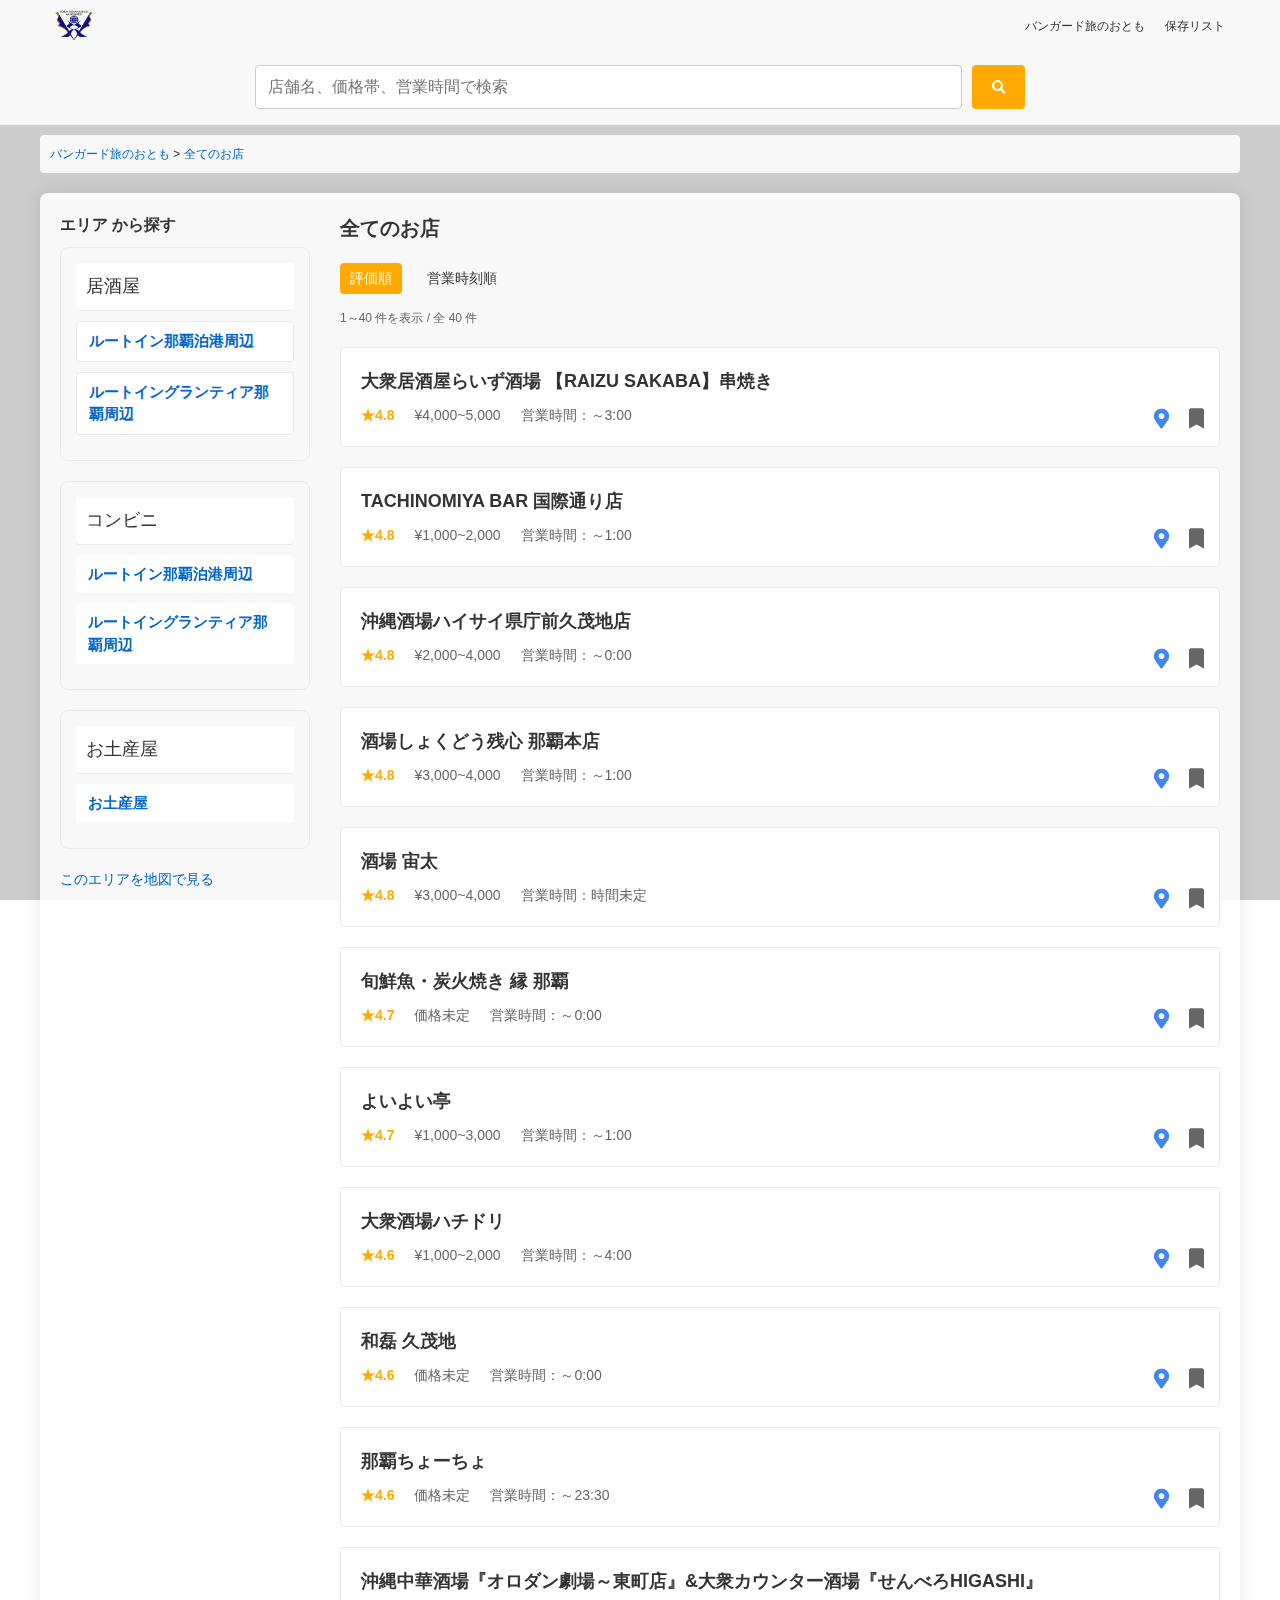
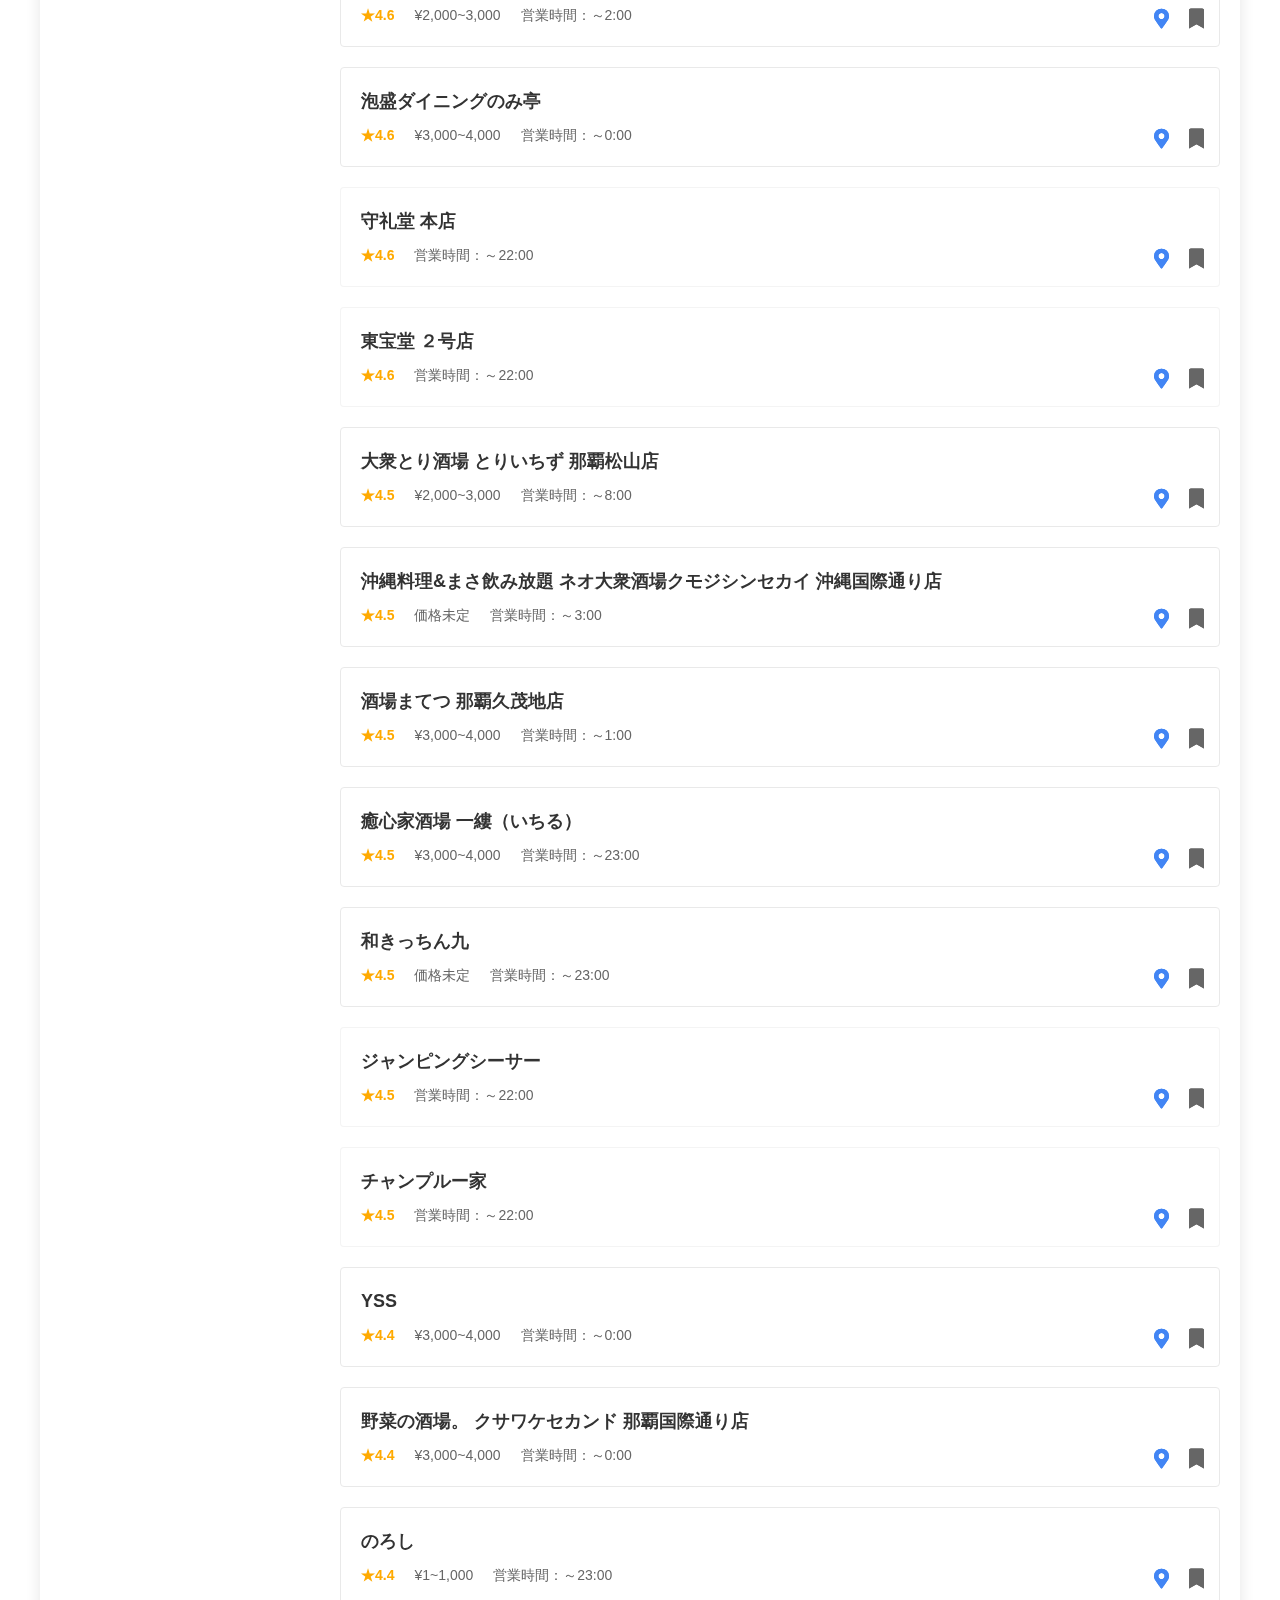
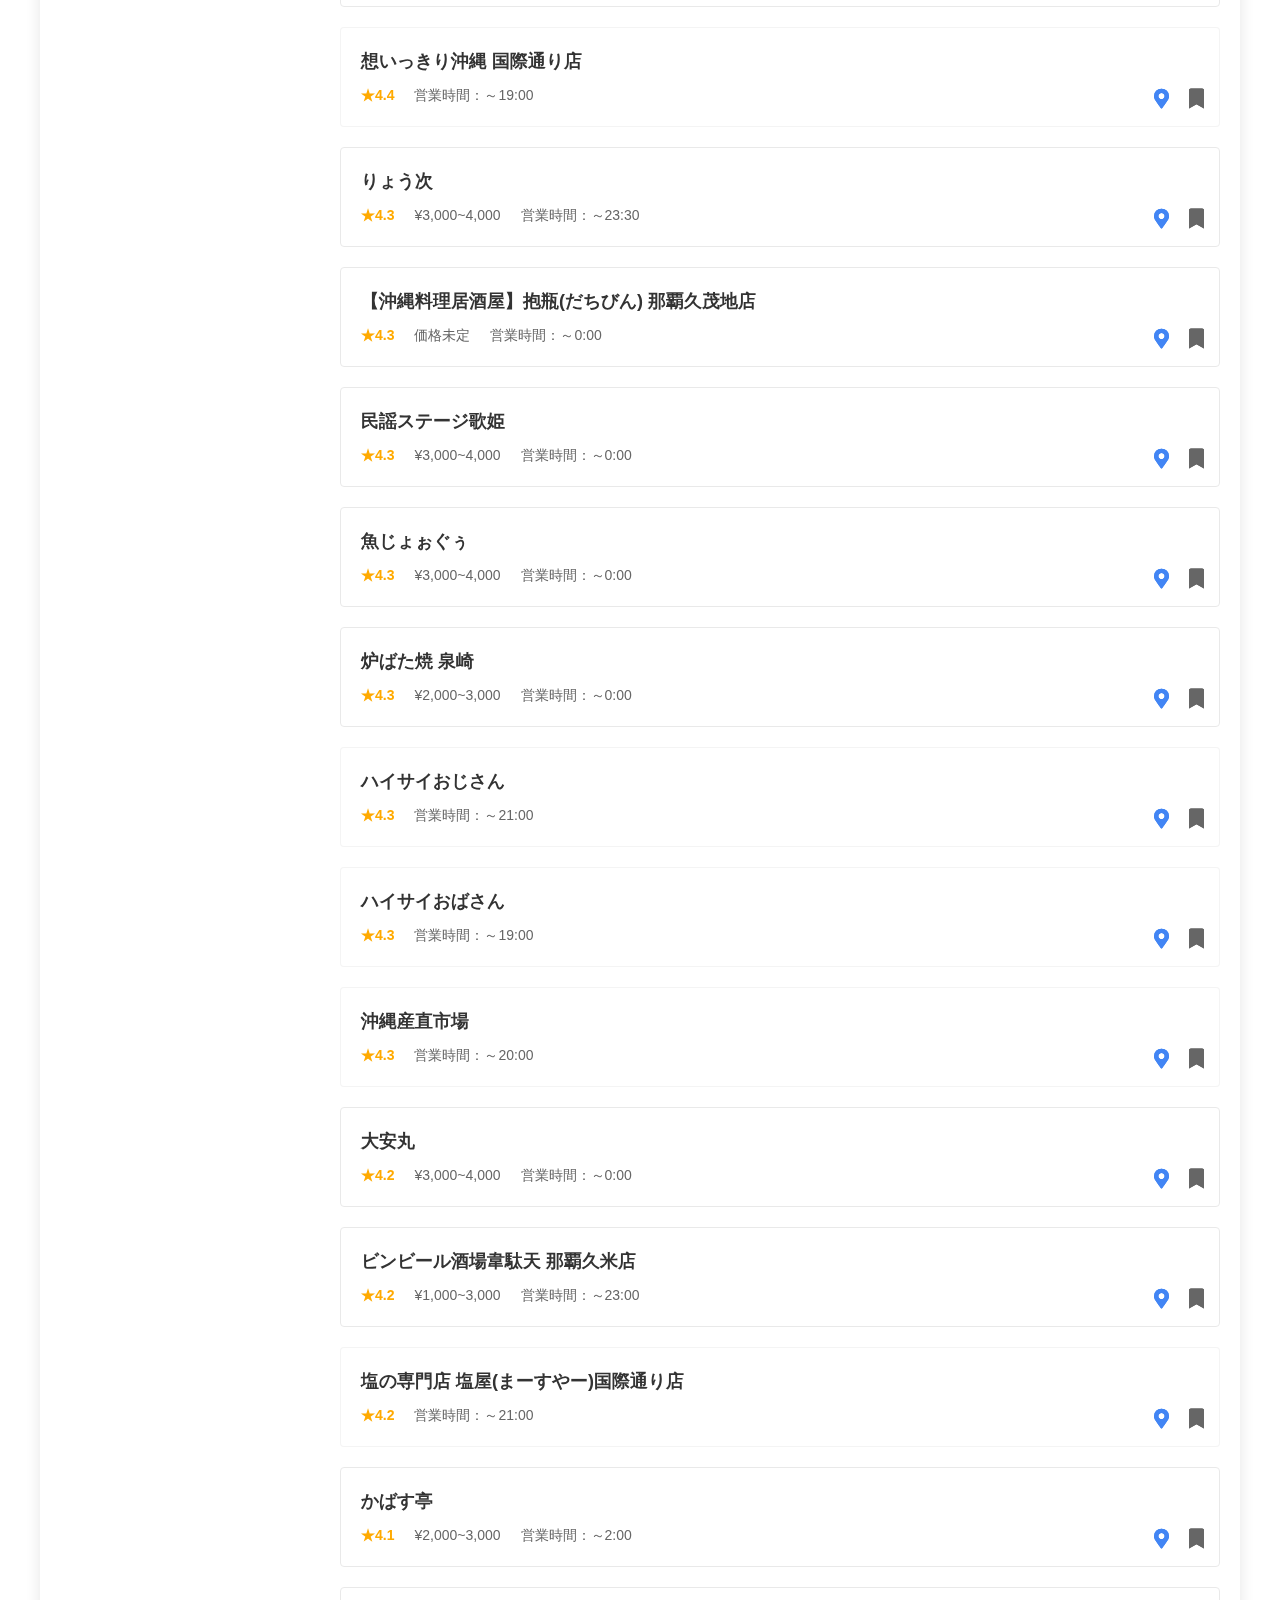
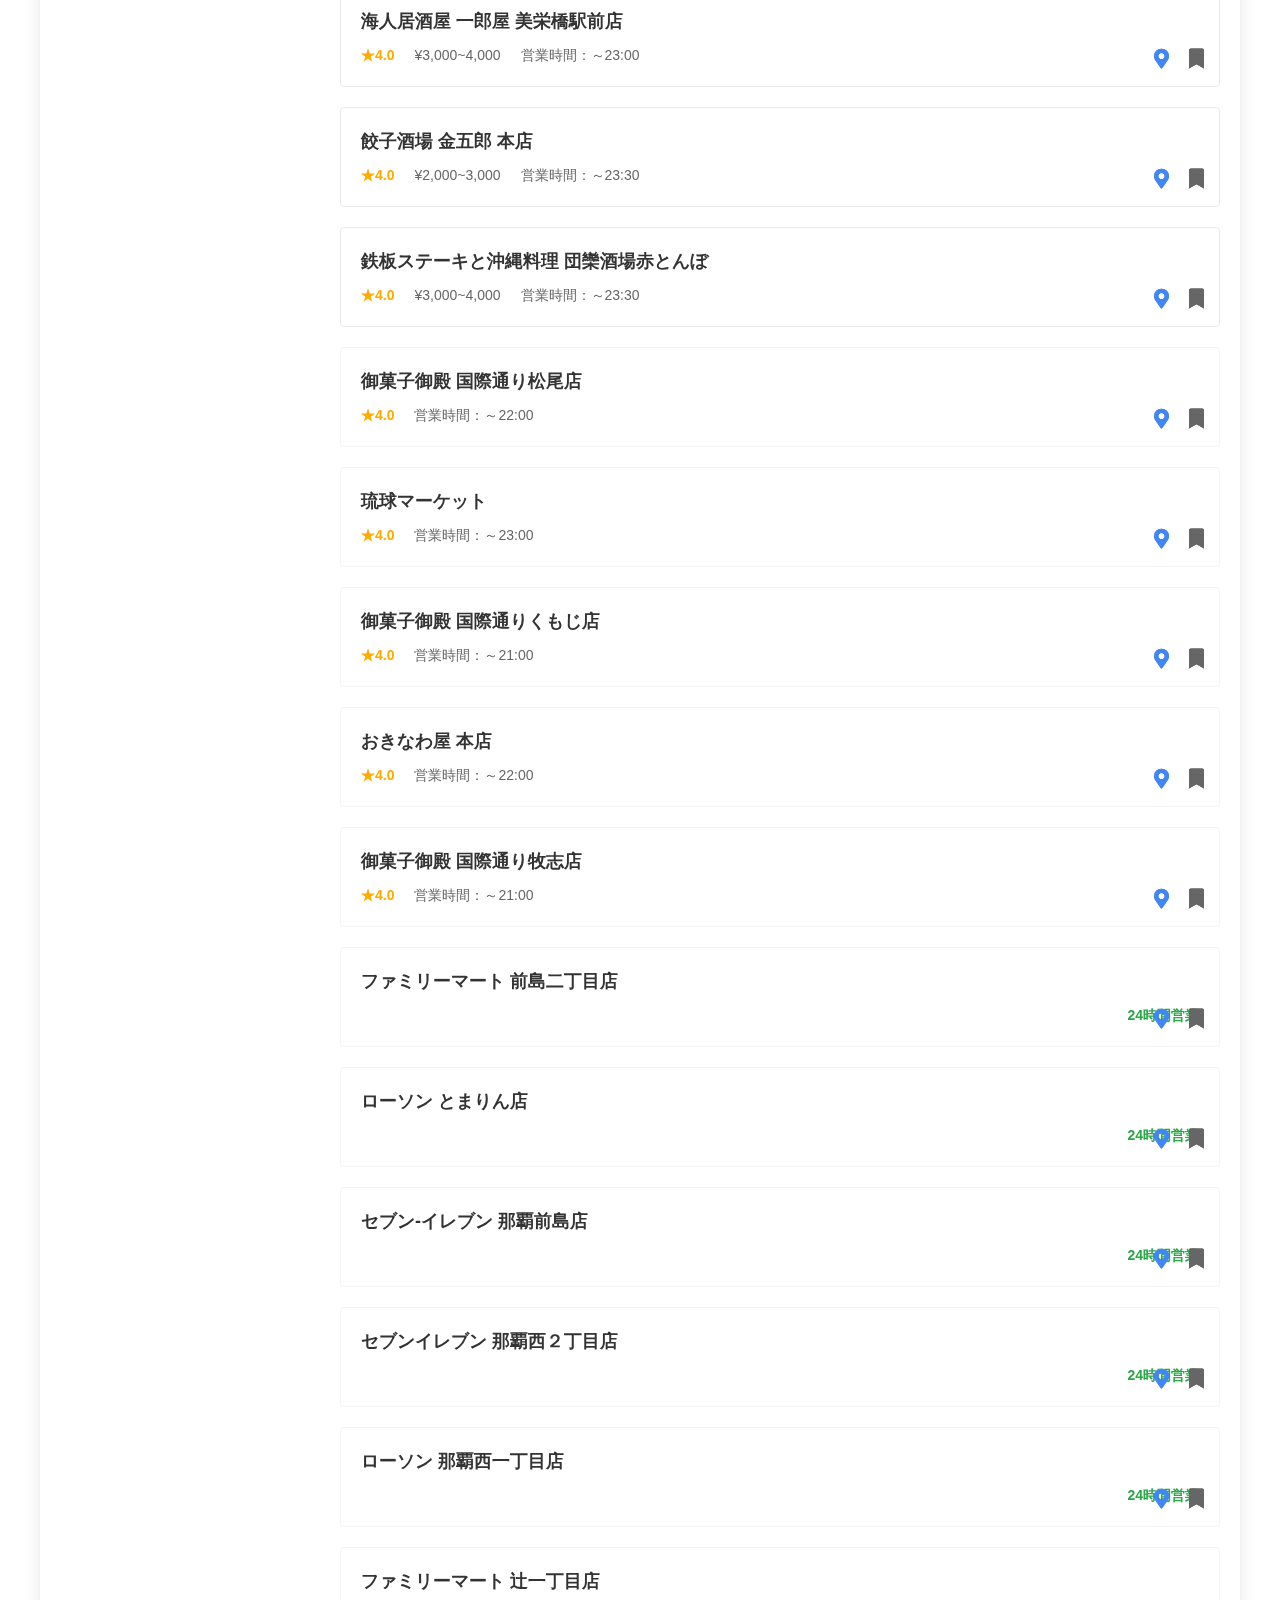
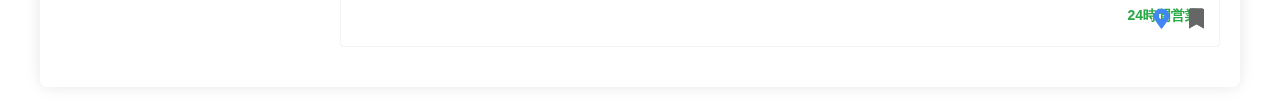
==== commit 3bb37a17: "Update index.html" ====
--- a/index.html
+++ b/index.html
@@ -18,7 +18,7 @@
             <div class="header-right">
                 <nav>
                     <ul>
-                        <li><a href="#">バンガード旅のおともについて</a></li>
+                        <li><a href="#">バンガード旅のおとも</a></li>
                         <li><a href="saved-list.html">保存リスト</a></li>
                     </ul>
                 </nav>
--- a/css/style.css
+++ b/css/style.css
@@ -23,9 +23,64 @@
     background-size: cover;
     background-position: center;
     background-attachment: fixed;
+    background-repeat: no-repeat;
     min-height: 100vh;
     -webkit-font-smoothing: antialiased;
     -moz-osx-font-smoothing: grayscale;
+    position: relative;
+}
+
+/* 居酒屋エリアが選択された時の背景 */
+body[data-selected-area="tomari"],
+body[data-selected-area="grantia"] {
+    background-image: url('../images/izakaya-bg.jpg') !important;
+    background-size: cover;
+    background-position: center;
+    background-repeat: no-repeat;
+    background-attachment: fixed;
+}
+
+/* コンビニエリアが選択された時の背景 */
+body[data-selected-area="tomari-conv"],
+body[data-selected-area="grantia-conv"] {
+    background-image: url('../images/convenience-store.jpg') !important;
+    background-size: cover;
+    background-position: center;
+    background-repeat: no-repeat;
+    background-attachment: fixed;
+}
+
+/* お土産屋エリアが選択された時の背景 */
+body[data-selected-area="souvenir"] {
+    background-image: url('../images/souvenir-shop.jpg') !important;
+    background-size: cover;
+    background-position: center;
+    background-repeat: no-repeat;
+    background-attachment: fixed;
+}
+
+/* 背景画像の上に半透明のオーバーレイを追加 */
+body::before {
+    content: '';
+    position: fixed;
+    top: 0;
+    left: 0;
+    width: 100%;
+    height: 100%;
+    background: rgba(0, 0, 0, 0.2);
+    z-index: -1;
+}
+
+/* 居酒屋エリア選択時は暗めのオーバーレイ */
+body[data-selected-area="tomari"]::before,
+body[data-selected-area="grantia"]::before {
+    background: rgba(0, 0, 0, 0.4);
+}
+
+/* コンビニエリア選択時は明るめのオーバーレイ */
+body[data-selected-area="tomari-conv"]::before,
+body[data-selected-area="grantia-conv"]::before {
+    background: rgba(255, 255, 255, 0.1);
 }
 
 /* レスポンシブ対応の基本設定 */
@@ -167,17 +222,38 @@
         background-image: url('../images/sunset-beach.jpg');
         background-size: cover;
         background-position: center;
-        background-attachment: scroll;
+        background-attachment: fixed;
+        background-repeat: no-repeat;
         -webkit-overflow-scrolling: touch;
     }
 
     /* 居酒屋エリアが選択された時の背景 */
     body[data-selected-area="tomari"],
     body[data-selected-area="grantia"] {
-        background-image: url('../images/night-market.jpg');
+        background-image: url('../images/izakaya-bg.jpg') !important;
         background-size: cover;
         background-position: center;
         background-repeat: no-repeat;
+        background-attachment: fixed;
+    }
+
+    /* コンビニエリアが選択された時の背景 */
+    body[data-selected-area="tomari-conv"],
+    body[data-selected-area="grantia-conv"] {
+        background-image: url('../images/convenience-store.jpg') !important;
+        background-size: cover;
+        background-position: center;
+        background-repeat: no-repeat;
+        background-attachment: fixed;
+    }
+
+    /* お土産屋エリアが選択された時の背景 */
+    body[data-selected-area="souvenir"] {
+        background-image: url('../images/souvenir-shop.jpg') !important;
+        background-size: cover;
+        background-position: center;
+        background-repeat: no-repeat;
+        background-attachment: fixed;
     }
 
     /* 背景画像の上に半透明のオーバーレイを追加 */
@@ -198,6 +274,12 @@
         background: rgba(0, 0, 0, 0.4);
     }
 
+    /* コンビニエリア選択時は明るめのオーバーレイ */
+    body[data-selected-area="tomari-conv"]::before,
+    body[data-selected-area="grantia-conv"]::before {
+        background: rgba(255, 255, 255, 0.1);
+    }
+
     .content-wrapper {
         background-color: rgba(255, 255, 255, 0.9);
     }
@@ -525,10 +607,16 @@
     text-decoration: none;
 }
 
-.save-button {
+.action-buttons {
     position: absolute;
     bottom: 10px;
     right: 10px;
+    display: flex;
+    gap: 10px;
+}
+
+.map-button,
+.save-button {
     background: none;
     border: none;
     cursor: pointer;
@@ -538,6 +626,7 @@
     transition: all 0.3s ease;
 }
 
+.map-button:hover,
 .save-button:hover {
     color: #FA0;
     transform: scale(1.1);
@@ -545,4 +634,24 @@
 
 .save-button.saved {
     color: #FA0;
+}
+
+.map-button {
+    color: #4285f4;
+}
+
+.map-button:hover {
+    color: #2b5db4;
+}
+
+/* タッチデバイス最適化 */
+@media (hover: none) {
+    .map-button,
+    .save-button {
+        min-width: 44px;
+        min-height: 44px;
+        display: flex;
+        align-items: center;
+        justify-content: center;
+    }
 } 
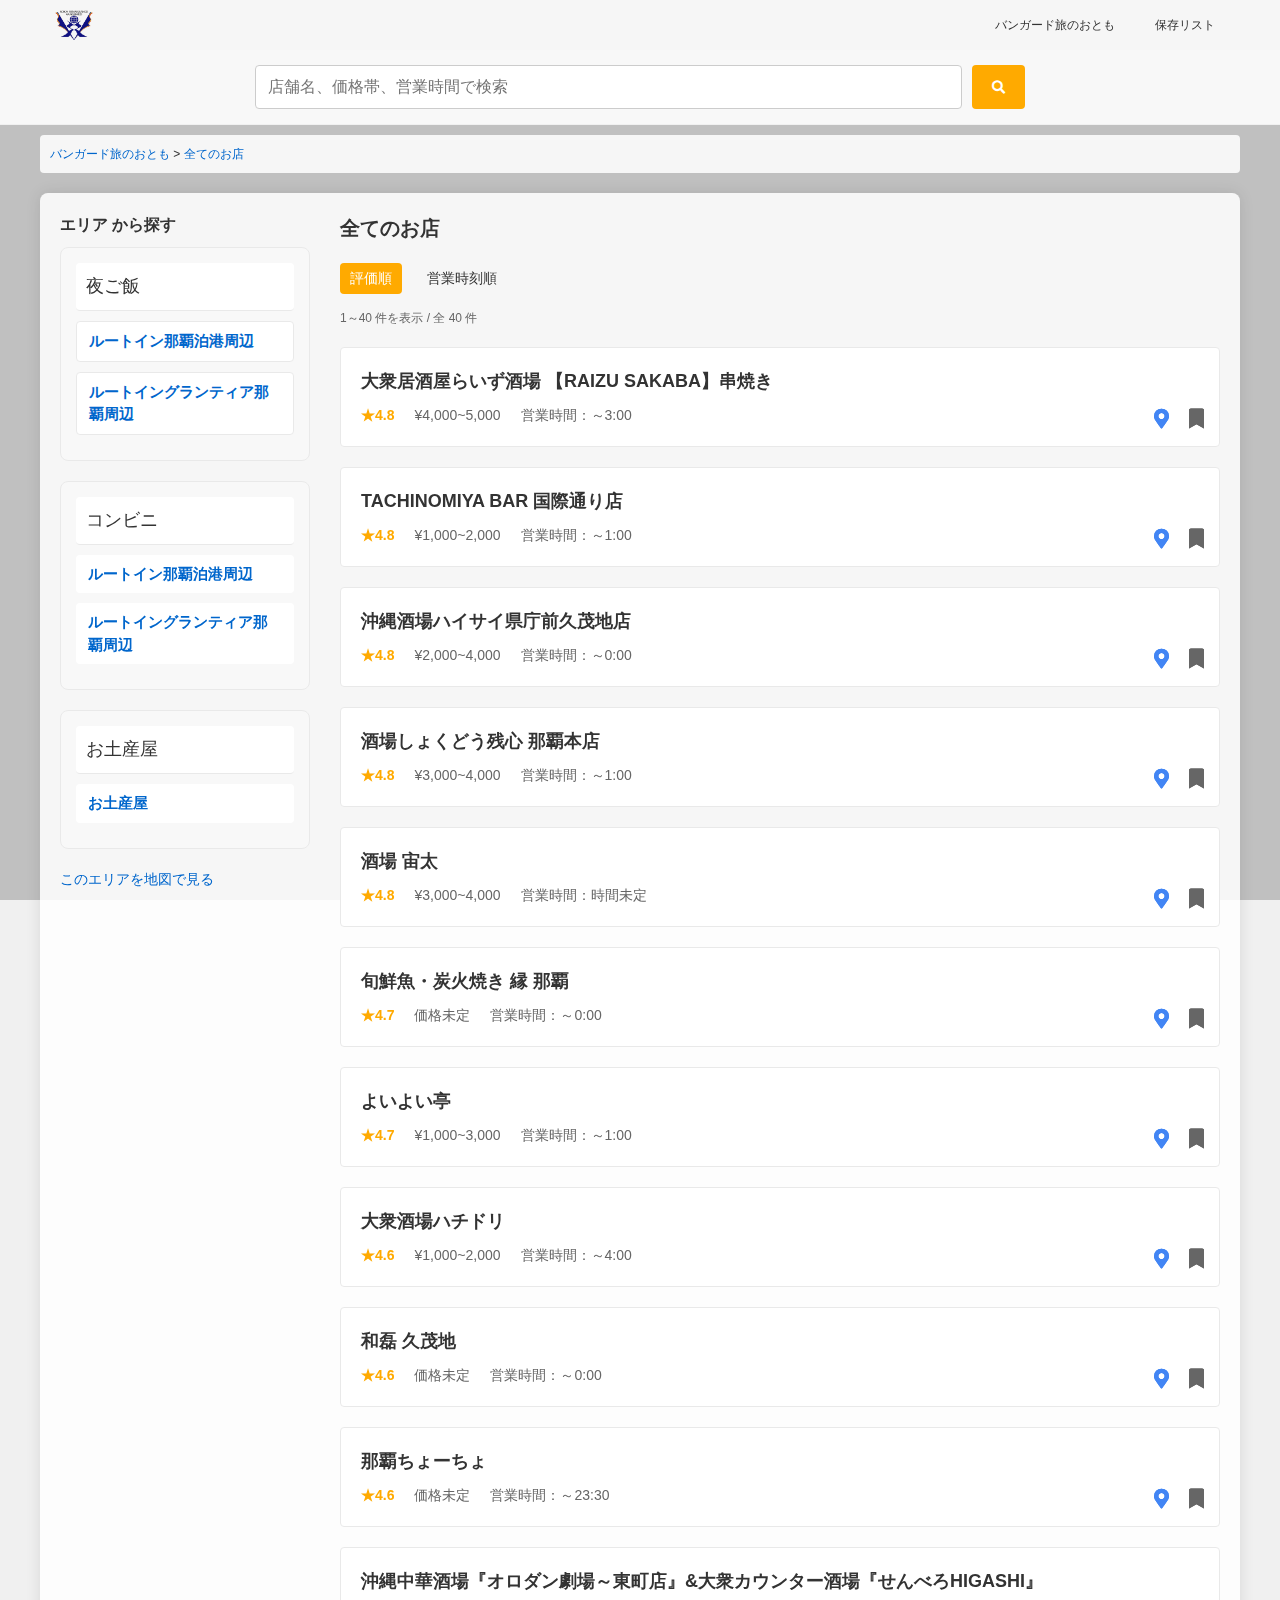
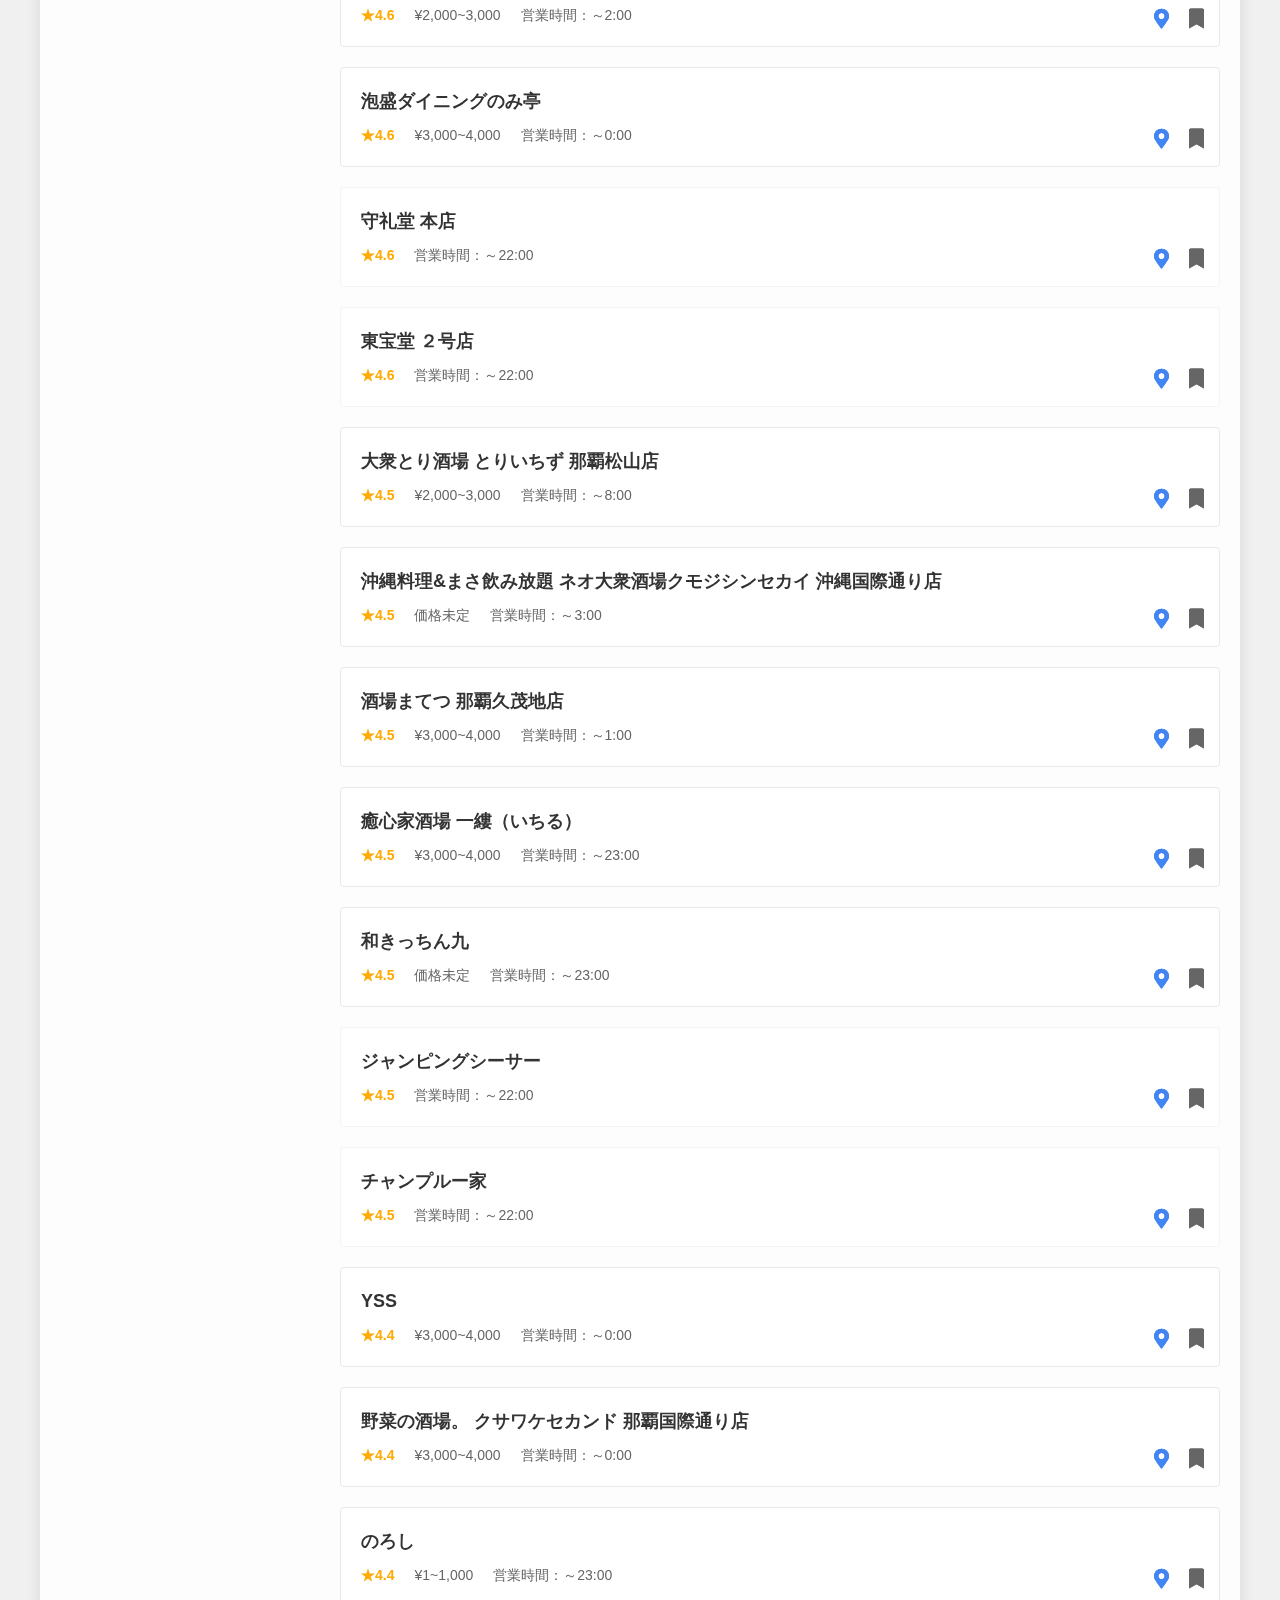
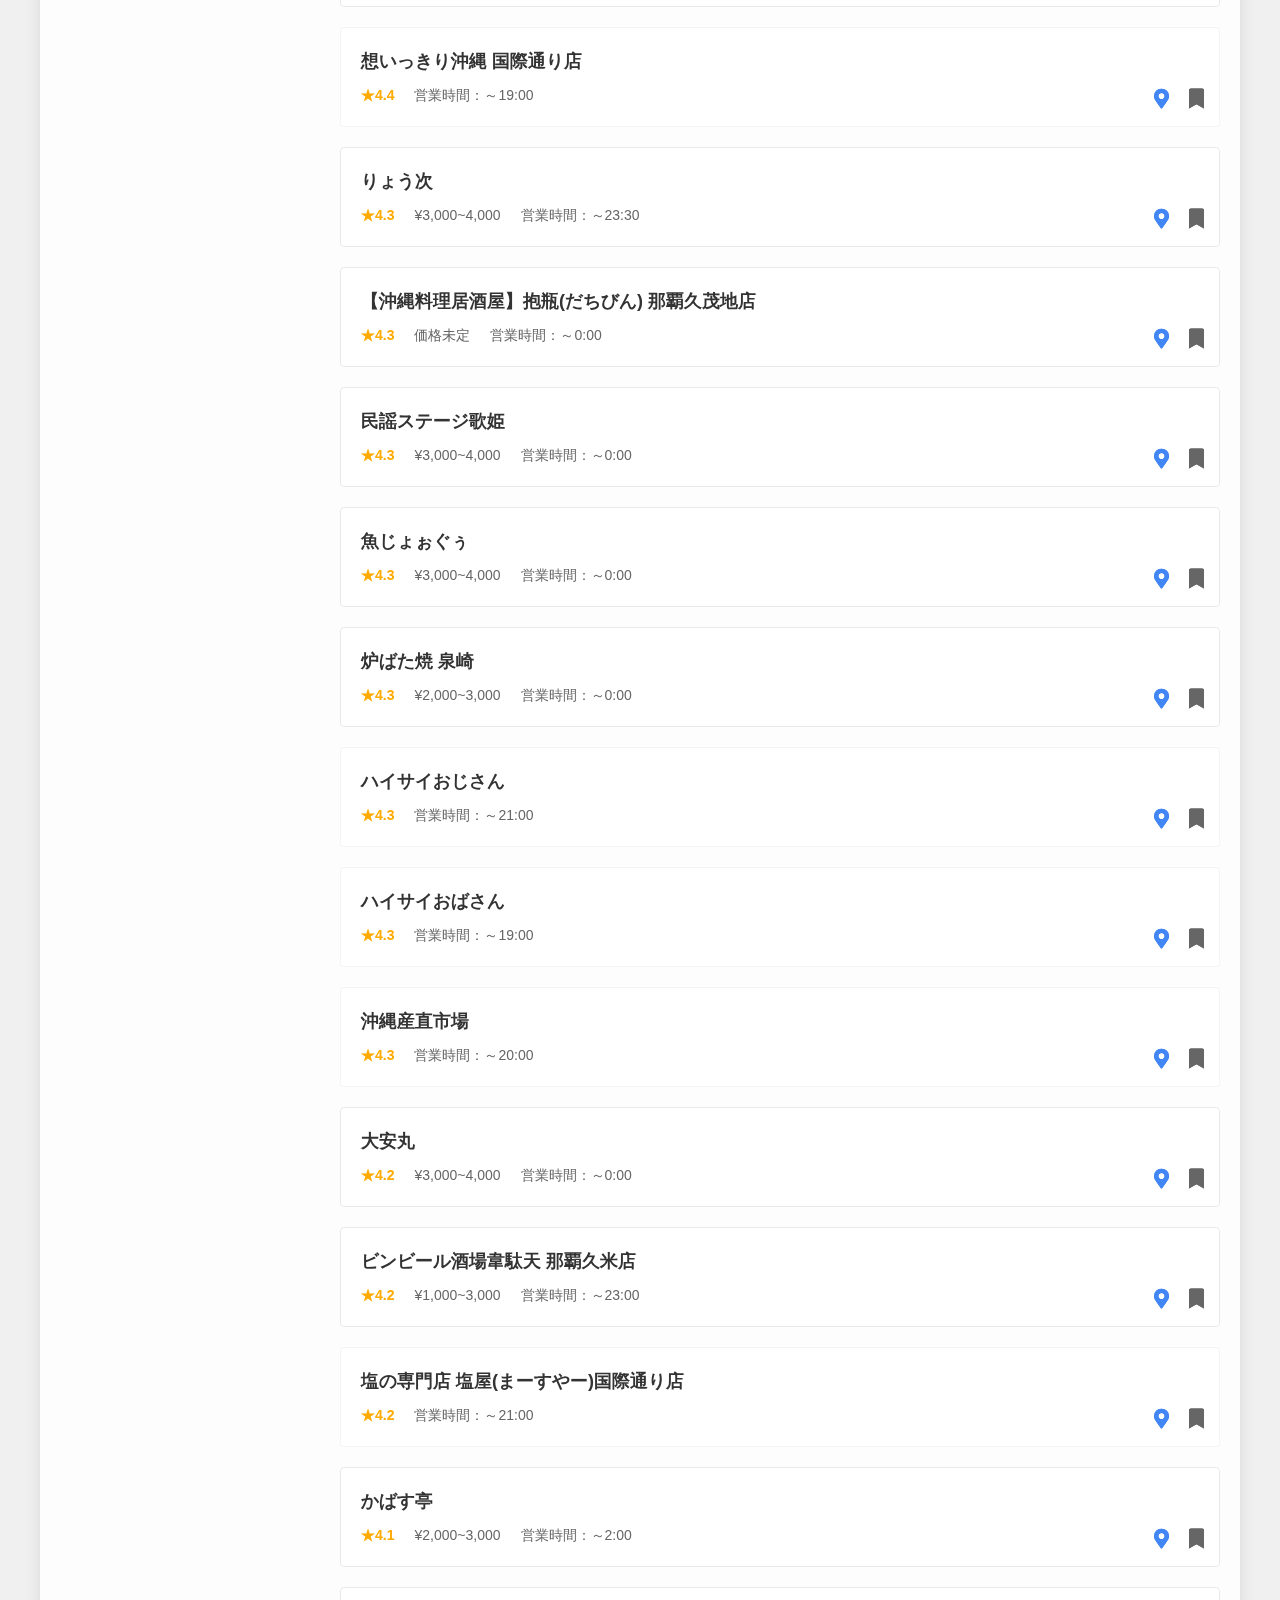
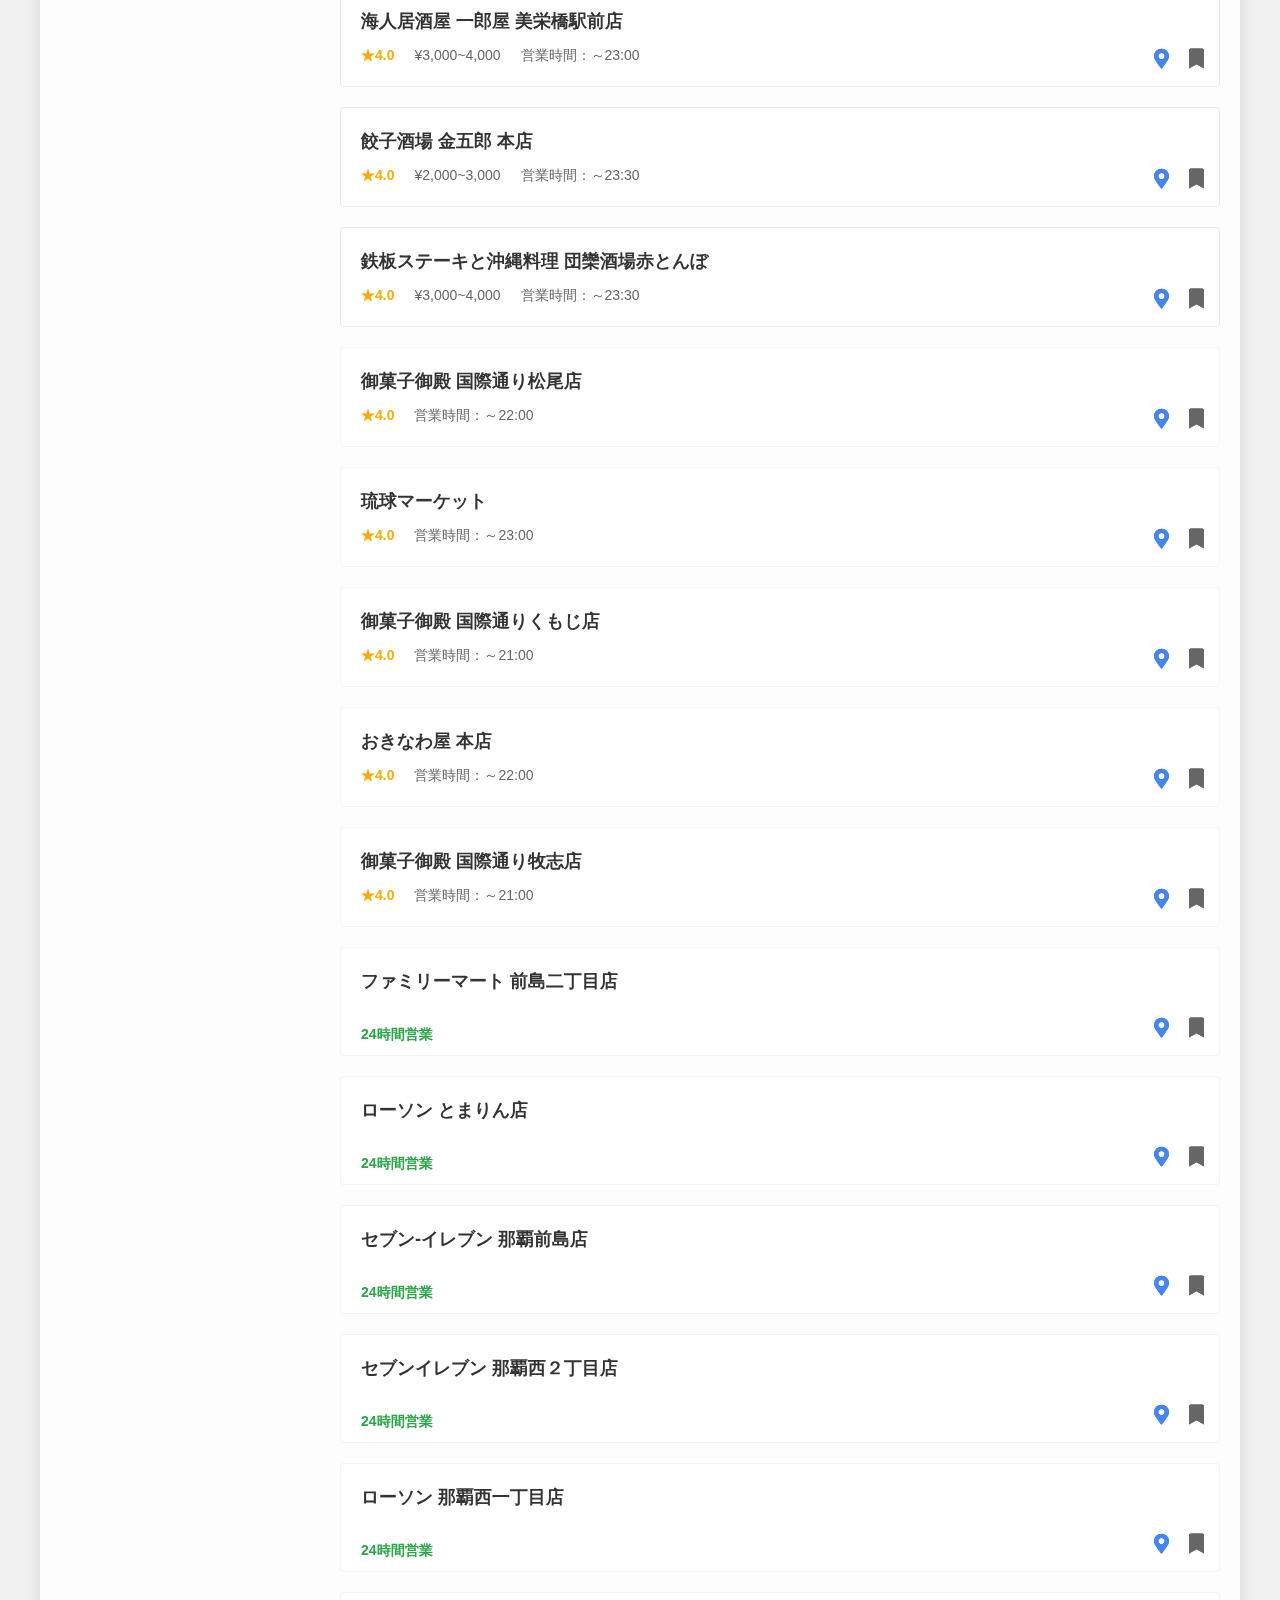
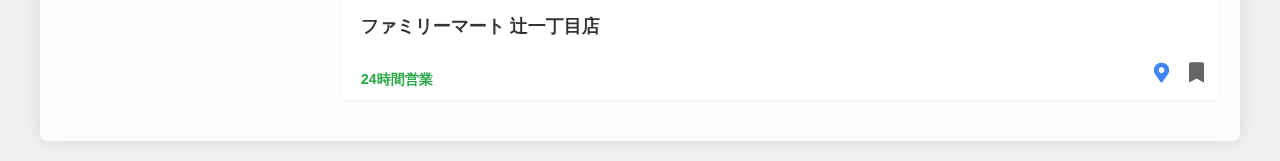
==== commit b506a268: "Update index.html" ====
--- a/index.html
+++ b/index.html
@@ -48,7 +48,7 @@
                     <div class="area-list">
                         <ul>
                             <li>
-                                <div class="category-name">居酒屋</div>
+                                <div class="category-name">夜ご飯</div>
                                 <ul class="sub-area-list">
                                     <li><a href="#" class="area-link" data-area="tomari">ルートイン那覇泊港周辺</a></li>
                                     <li><a href="#" class="area-link" data-area="grantia">ルートイングランティア那覇周辺</a></li>
--- a/css/style.css
+++ b/css/style.css
@@ -24,10 +24,27 @@
     background-position: center;
     background-attachment: fixed;
     background-repeat: no-repeat;
+    background-color: #f0f0f0;
     min-height: 100vh;
     -webkit-font-smoothing: antialiased;
     -moz-osx-font-smoothing: grayscale;
     position: relative;
+    overflow-x: hidden;
+}
+
+body::after {
+    content: '';
+    display: block;
+    position: fixed;
+    top: 0;
+    left: 0;
+    width: 100%;
+    height: 100%;
+    background-image: inherit;
+    background-size: cover;
+    background-position: center;
+    background-repeat: no-repeat;
+    z-index: -2;
 }
 
 /* 居酒屋エリアが選択された時の背景 */
@@ -117,6 +134,9 @@
 header {
     background-color: rgba(255, 255, 255, 0.85);
     border-bottom: 1px solid rgba(233, 233, 233, 0.5);
+    position: sticky;
+    top: 0;
+    z-index: 1000;
 }
 
 .header-top {
@@ -126,25 +146,44 @@
     padding: 10px 20px;
     max-width: 1200px;
     margin: 0 auto;
+    min-height: 50px;
+}
+
+.logo {
+    flex: 0 0 auto;
+    display: flex;
+    align-items: center;
 }
 
 .logo img {
     height: 30px;
+    width: auto;
+    object-fit: contain;
+}
+
+.header-right {
+    flex: 0 0 auto;
+    margin-left: 20px;
 }
 
 .header-right nav ul {
     display: flex;
     list-style: none;
+    gap: 20px;
+    flex-wrap: nowrap;
+    white-space: nowrap;
 }
 
 .header-right nav ul li {
-    margin-left: 20px;
+    margin: 0;
 }
 
 .header-right nav ul li a {
     text-decoration: none;
     color: #333;
     font-size: 12px;
+    padding: 5px 10px;
+    display: block;
 }
 
 /* 検索バー */
@@ -219,65 +258,42 @@
     }
 
     body {
-        background-image: url('../images/sunset-beach.jpg');
-        background-size: cover;
-        background-position: center;
-        background-attachment: fixed;
-        background-repeat: no-repeat;
-        -webkit-overflow-scrolling: touch;
+        background: none;
+    }
+
+    body::after {
+        background-image: url('../images/okinawa-beach.jpg');
     }
 
     /* 居酒屋エリアが選択された時の背景 */
-    body[data-selected-area="tomari"],
-    body[data-selected-area="grantia"] {
-        background-image: url('../images/izakaya-bg.jpg') !important;
-        background-size: cover;
-        background-position: center;
-        background-repeat: no-repeat;
-        background-attachment: fixed;
+    body[data-selected-area="tomari"]::after,
+    body[data-selected-area="grantia"]::after {
+        background-image: url('../images/izakaya-bg.jpg');
     }
 
     /* コンビニエリアが選択された時の背景 */
-    body[data-selected-area="tomari-conv"],
-    body[data-selected-area="grantia-conv"] {
-        background-image: url('../images/convenience-store.jpg') !important;
-        background-size: cover;
-        background-position: center;
-        background-repeat: no-repeat;
-        background-attachment: fixed;
+    body[data-selected-area="tomari-conv"]::after,
+    body[data-selected-area="grantia-conv"]::after {
+        background-image: url('../images/convenience-store.jpg');
     }
 
     /* お土産屋エリアが選択された時の背景 */
-    body[data-selected-area="souvenir"] {
-        background-image: url('../images/souvenir-shop.jpg') !important;
-        background-size: cover;
-        background-position: center;
-        background-repeat: no-repeat;
-        background-attachment: fixed;
-    }
-
-    /* 背景画像の上に半透明のオーバーレイを追加 */
-    body::before {
-        content: '';
-        position: fixed;
-        top: 0;
-        left: 0;
-        width: 100%;
-        height: 100%;
-        background: rgba(0, 0, 0, 0.3);
-        z-index: -1;
-    }
-
-    /* 居酒屋エリア選択時は暗めのオーバーレイ */
-    body[data-selected-area="tomari"]::before,
-    body[data-selected-area="grantia"]::before {
-        background: rgba(0, 0, 0, 0.4);
-    }
-
-    /* コンビニエリア選択時は明るめのオーバーレイ */
-    body[data-selected-area="tomari-conv"]::before,
-    body[data-selected-area="grantia-conv"]::before {
-        background: rgba(255, 255, 255, 0.1);
+    body[data-selected-area="souvenir"]::after {
+        background-image: url('../images/souvenir-shop.jpg');
+    }
+
+    /* iOS Safari用の背景固定対策 */
+    @supports (-webkit-touch-callout: none) {
+        body::after {
+            position: absolute;
+            min-height: calc(100vh + 100px);
+            background-attachment: scroll;
+        }
+
+        .content-wrapper {
+            position: relative;
+            z-index: 1;
+        }
     }
 
     .content-wrapper {
@@ -285,10 +301,23 @@
     }
 
     .header-top {
-        flex-direction: column;
-        align-items: center;
-        text-align: center;
-        padding: max(10px, env(safe-area-inset-top)) max(15px, env(safe-area-inset-right)) 10px max(15px, env(safe-area-inset-left));
+        flex-direction: row;
+        padding: 10px;
+        min-height: 40px;
+    }
+
+    .logo img {
+        height: 25px;
+        width: auto;
+    }
+
+    .header-right nav ul {
+        gap: 10px;
+    }
+
+    .header-right nav ul li a {
+        font-size: 11px;
+        padding: 3px 8px;
     }
 
     .search-bar {
@@ -327,14 +356,14 @@
 
 @media screen and (max-width: 480px) {
     .header-right nav ul {
-        flex-direction: column;
+        flex-direction: row;
         align-items: center;
     }
 
     .header-right nav ul li {
-        margin: 5px 0;
-        width: 100%;
-        text-align: center;
+        margin: 0;
+        width: auto;
+        text-align: left;
     }
 
     .result-count {
@@ -509,13 +538,17 @@
 /* コンビニ用のスタイル */
 [data-area="tomari-conv"] .restaurant-info,
 [data-area="grantia-conv"] .restaurant-info {
-    justify-content: flex-end;
+    justify-content: flex-start;
+    margin-bottom: 30px;  /* ボタンとの重なりを防ぐため */
 }
 
 [data-area="tomari-conv"] .restaurant-hours,
 [data-area="grantia-conv"] .restaurant-hours {
     color: #28a745;
     font-weight: bold;
+    position: absolute;
+    bottom: 10px;
+    left: 20px;
 }
 
 /* パンくずリスト */
